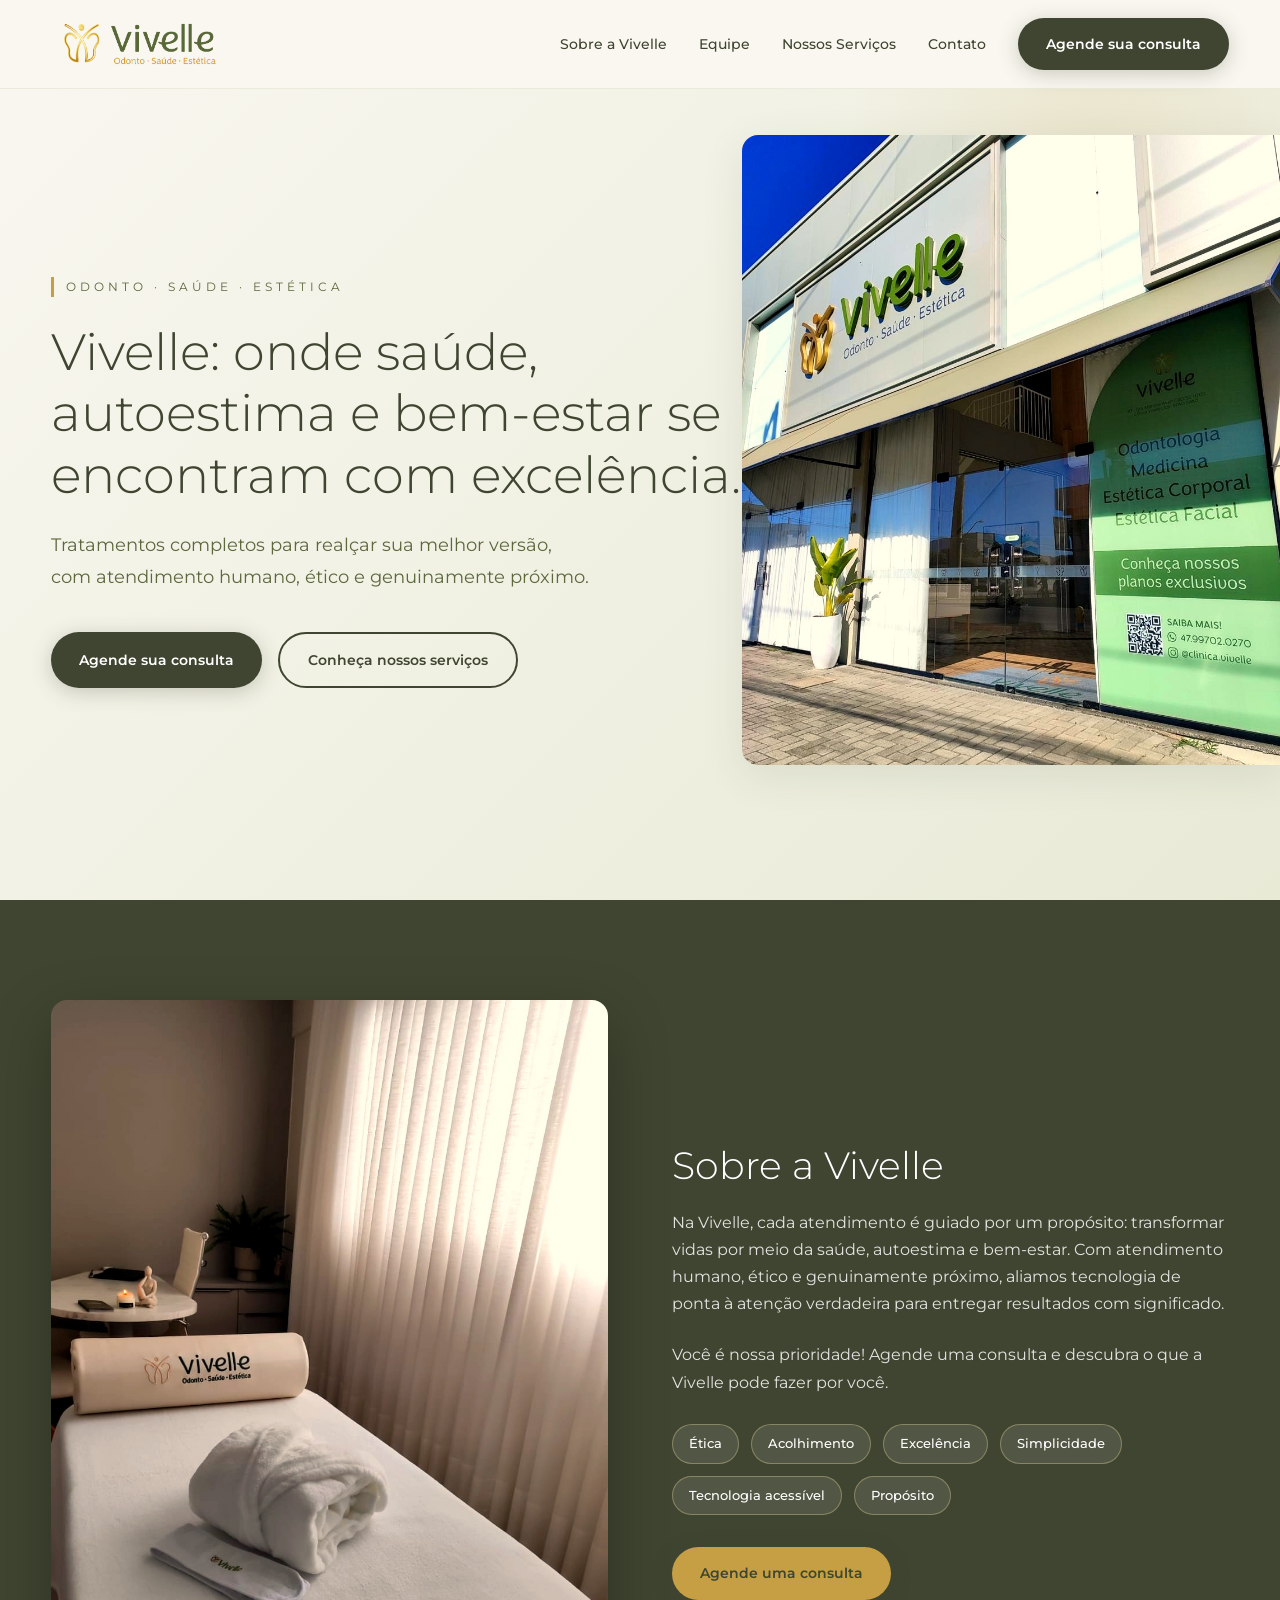
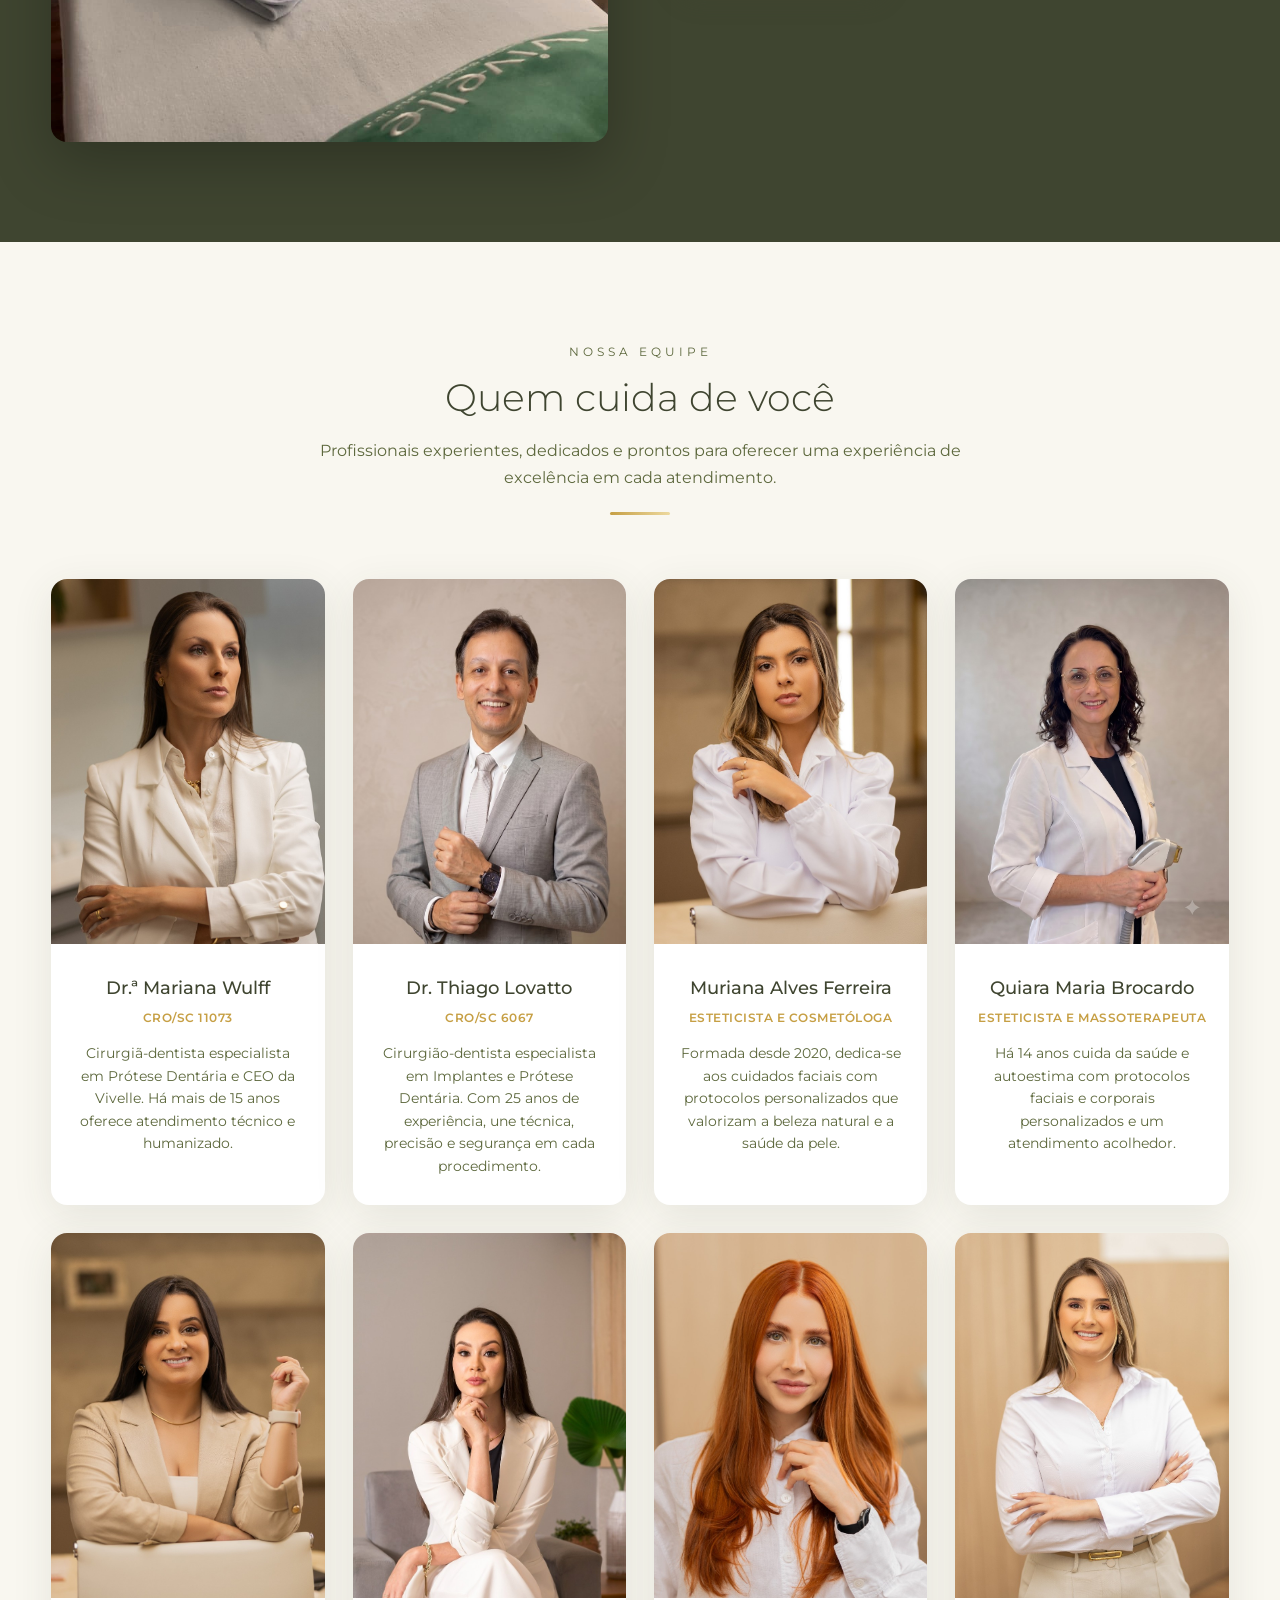
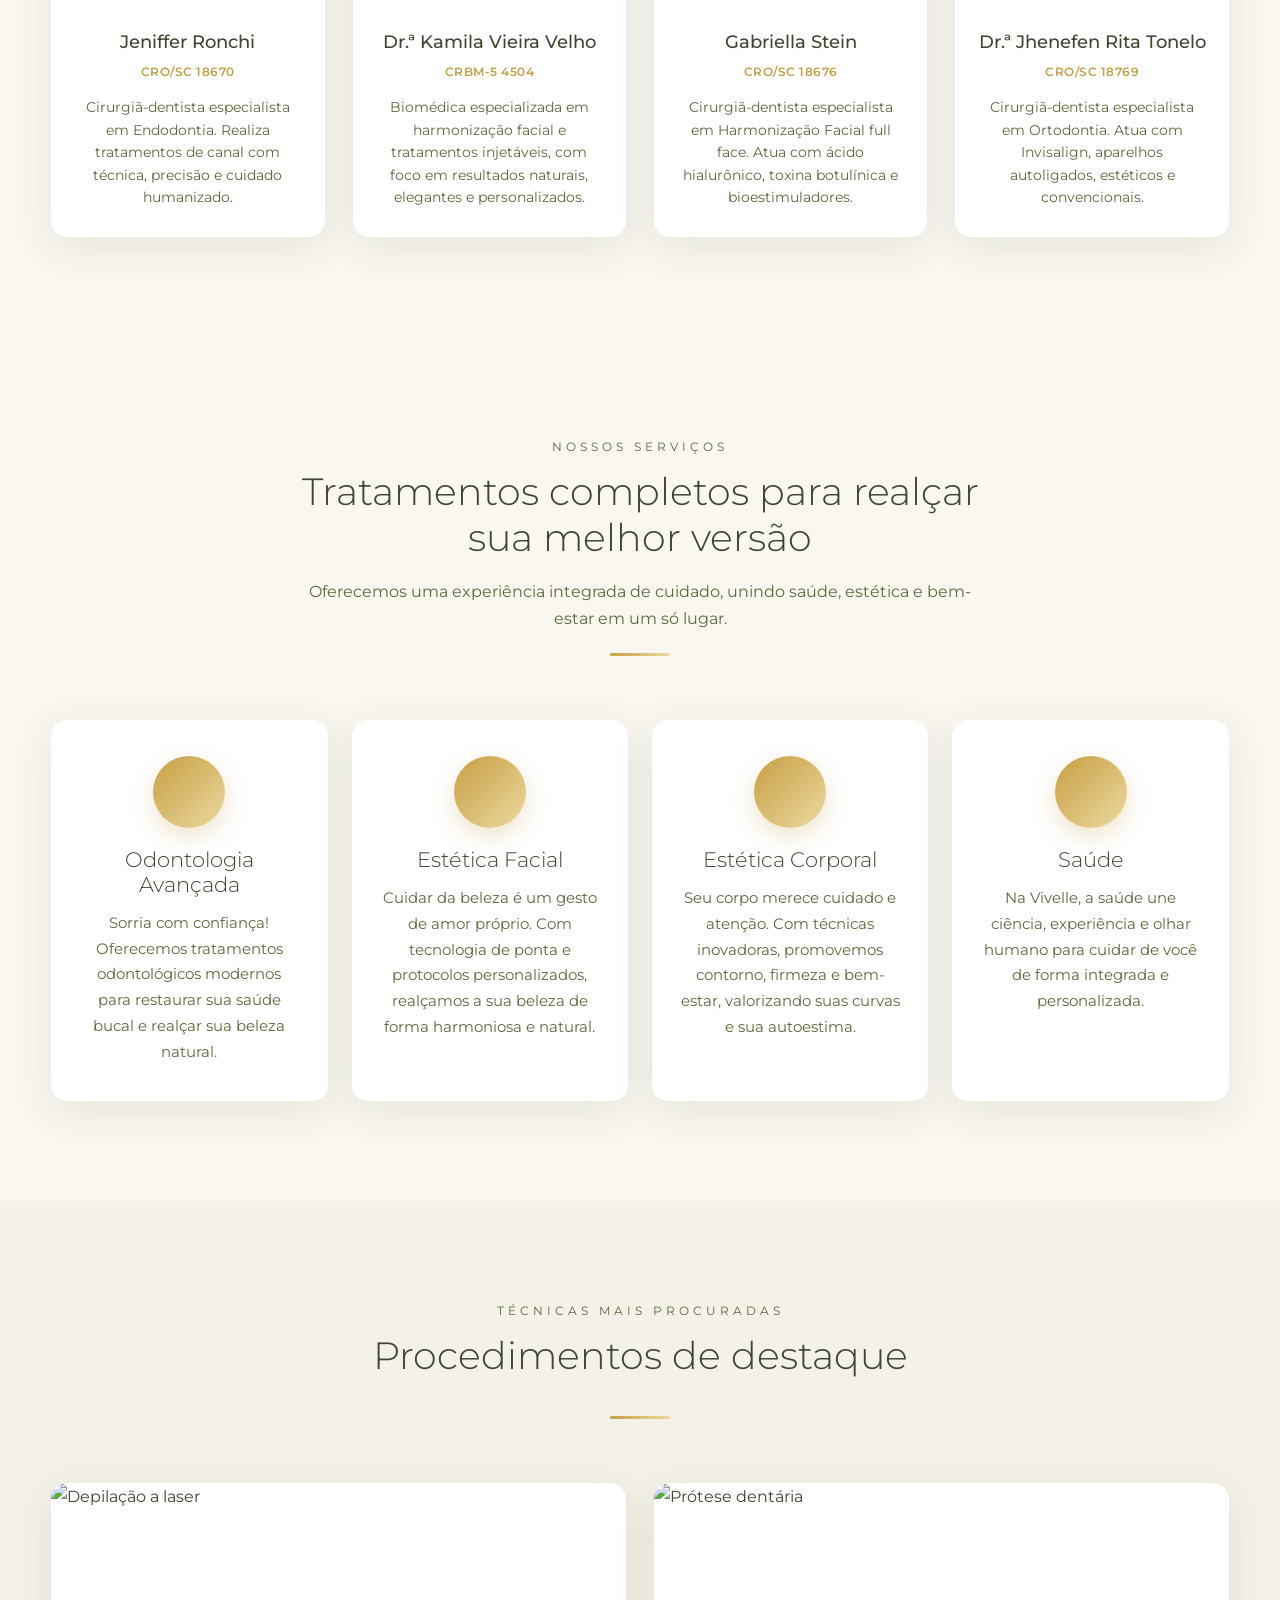
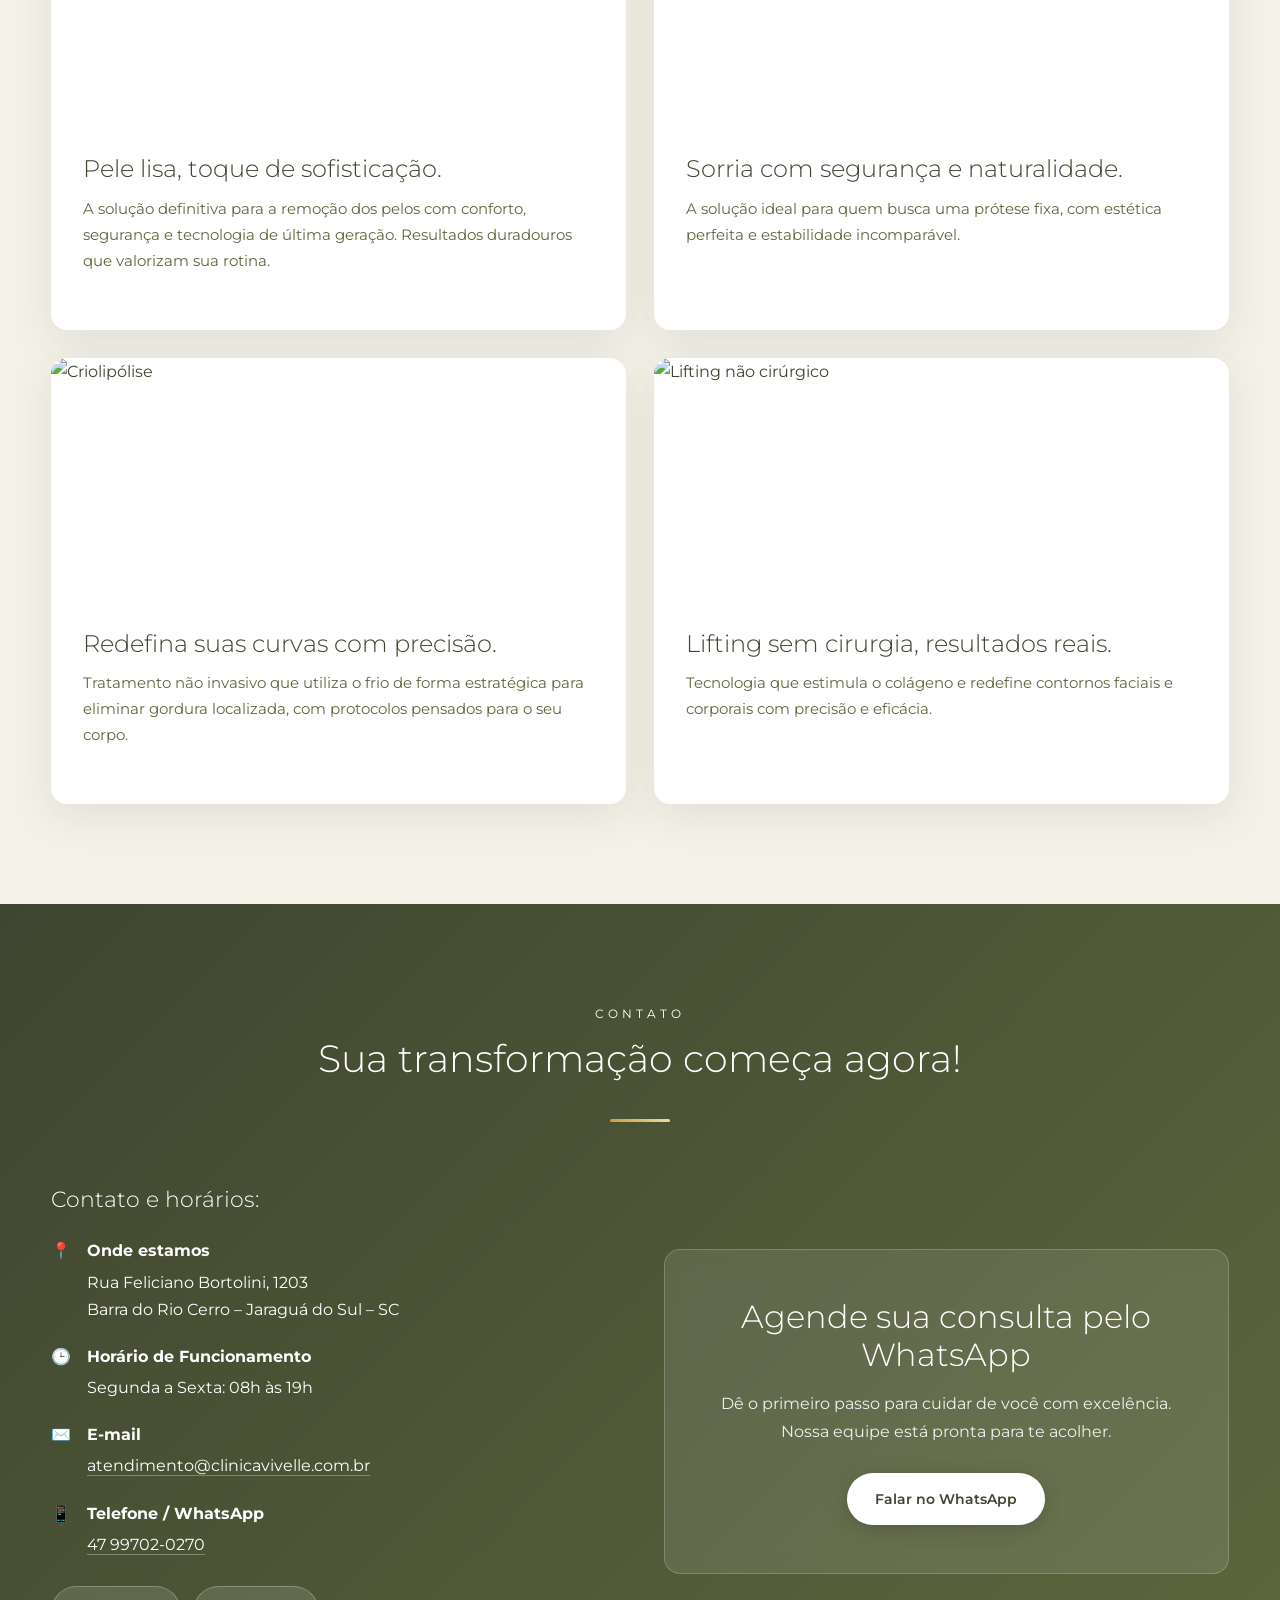
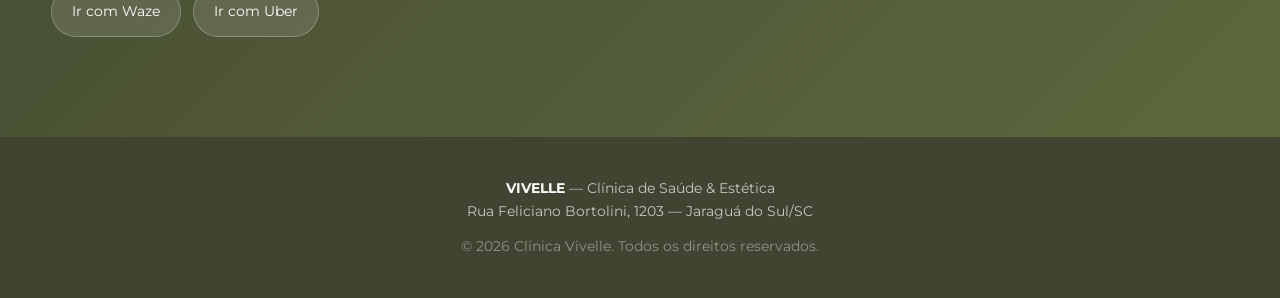
==== index.html @ 7a5a3ee2 "Atualiza links dos CTAs" ====
<!DOCTYPE html>
<html lang="pt-BR">
<head>
  <meta charset="UTF-8">
  <meta name="viewport" content="width=device-width, initial-scale=1.0">
  <title>Clínica Vivelle – Onde saúde, autoestima e bem-estar se encontram com excelência.</title>
  <meta name="description" content="Clínica Vivelle em Jaraguá do Sul. Odontologia avançada, estética facial, estética corporal e saúde com atendimento humano e tecnologia de ponta.">
  <link rel="preconnect" href="https://fonts.googleapis.com">
  <link rel="preconnect" href="https://fonts.gstatic.com" crossorigin>
  <link href="https://fonts.googleapis.com/css2?family=Montserrat:wght@300;400;500;600;700&display=swap" rel="stylesheet">
  <script src="https://unpkg.com/@phosphor-icons/web"></script>
  <style>
    /*
      Identidade Visual Vivelle
      Paleta oficial extraída do Manual da Marca:
      - Verde oliva escuro: #3f4530 (PANTONE 553C)
      - Verde oliva:       #5d683d (PANTONE 371C)
      - Sage:              #c1c59d (PANTONE 580C)
      - Bege/dourado:      #edd99f (PANTONE 7506C)
      - Dourado:           #c69f44 (PANTONE 117C)
      - Marrom:            #5e461a (PANTONE 161C)
      Tipografia: Montserrat como alternativa web à Congenial Light/Thin.
    */
    :root {
      --olive-dark: #3f4530;
      --olive: #5d683d;
      --sage: #c1c59d;
      --sage-light: #E8EAD6;
      --beige: #edd99f;
      --gold: #c69f44;
      --brown: #5e461a;
      --cream: #F9F7F0;
      --cream-warm: #F4F1E8;
      --white: #FFFFFF;
      --text: #3f4530;
      --text-light: #5d683d;
      --shadow: 0 10px 40px rgba(63, 69, 48, 0.10);
      --radius: 16px;
    }

    * {
      margin: 0;
      padding: 0;
      box-sizing: border-box;
    }

    html {
      scroll-behavior: smooth;
    }

    body {
      font-family: 'Montserrat', sans-serif;
      font-weight: 400;
      color: var(--text);
      background: var(--cream);
      line-height: 1.7;
    }

    h1, h2, h3, .logo {
      font-family: 'Montserrat', sans-serif;
      font-weight: 300;
      line-height: 1.2;
    }

    a {
      color: inherit;
      text-decoration: none;
    }

    .container {
      width: 92%;
      max-width: 1200px;
      margin: 0 auto;
    }

    /* Header */
    header {
      position: fixed;
      top: 0;
      left: 0;
      right: 0;
      z-index: 1000;
      background: rgba(249, 247, 240, 0.96);
      backdrop-filter: blur(10px);
      border-bottom: 1px solid rgba(193, 197, 157, 0.25);
      padding: 16px 0;
    }

    .header-inner {
      display: flex;
      align-items: center;
      justify-content: space-between;
    }

    .logo img {
      height: 56px;
      width: auto;
      display: block;
    }

    nav ul {
      display: flex;
      gap: 32px;
      list-style: none;
      align-items: center;
    }

    nav a {
      font-size: 0.9rem;
      font-weight: 500;
      color: var(--text);
      transition: color 0.3s;
    }

    nav a:hover {
      color: var(--gold);
    }

    .btn {
      display: inline-flex;
      align-items: center;
      gap: 8px;
      padding: 14px 28px;
      border-radius: 50px;
      font-weight: 600;
      font-size: 0.9rem;
      transition: transform 0.3s, box-shadow 0.3s, background 0.3s, color 0.3s;
      border: none;
      cursor: pointer;
    }

    .btn-primary {
      background: var(--olive-dark);
      color: var(--white);
      box-shadow: 0 4px 20px rgba(63, 69, 48, 0.25);
    }

    .btn-primary:hover {
      background: var(--brown);
      transform: translateY(-2px);
    }

    .btn-outline {
      background: transparent;
      color: var(--olive-dark);
      border: 2px solid var(--olive-dark);
    }

    .btn-outline:hover {
      background: var(--olive-dark);
      color: var(--white);
    }

    .menu-toggle {
      display: none;
      background: none;
      border: none;
      font-size: 1.5rem;
      color: var(--olive-dark);
      cursor: pointer;
    }

    /* Hero */
    .hero {
      min-height: 100vh;
      display: flex;
      align-items: center;
      padding: 140px 0 80px;
      background: linear-gradient(135deg, var(--cream) 0%, var(--sage-light) 100%);
      position: relative;
      overflow: hidden;
    }

    .hero::before {
      content: '';
      position: absolute;
      top: -10%;
      right: -5%;
      width: 500px;
      height: 500px;
      background: radial-gradient(circle, rgba(198, 159, 68, 0.14) 0%, transparent 70%);
      border-radius: 50%;
    }

    .hero-content {
      max-width: 700px;
      position: relative;
      z-index: 1;
    }

    .hero-subtitle {
      display: inline-block;
      font-size: 0.75rem;
      letter-spacing: 4px;
      text-transform: uppercase;
      color: var(--olive);
      margin-bottom: 24px;
      border-left: 3px solid var(--gold);
      padding-left: 12px;
    }

    .hero h1 {
      font-size: 3.2rem;
      color: var(--olive-dark);
      margin-bottom: 24px;
    }

    .hero p {
      font-size: 1.15rem;
      color: var(--text-light);
      margin-bottom: 40px;
      max-width: 540px;
    }

    .hero-btns {
      display: flex;
      gap: 16px;
      flex-wrap: wrap;
    }

    .hero-visual {
      position: absolute;
      right: 0;
      top: 50%;
      transform: translateY(-50%);
      width: 42%;
      height: 70%;
      border-radius: var(--radius) 0 0 var(--radius);
      overflow: hidden;
      box-shadow: var(--shadow);
    }

    .hero-visual img {
      width: 100%;
      height: 100%;
      object-fit: cover;
      object-position: left center;
    }

    /* Sections general */
    section {
      padding: 100px 0;
    }

    .section-header {
      text-align: center;
      max-width: 700px;
      margin: 0 auto 64px;
      position: relative;
      padding-bottom: 24px;
    }

    .section-header::after {
      content: '';
      position: absolute;
      bottom: 0;
      left: 50%;
      transform: translateX(-50%);
      width: 60px;
      height: 3px;
      background: linear-gradient(90deg, var(--gold), var(--beige));
      border-radius: 3px;
    }

    .section-tag {
      font-size: 0.75rem;
      letter-spacing: 4px;
      text-transform: uppercase;
      color: var(--olive);
      margin-bottom: 12px;
      display: block;
    }

    .section-title {
      font-size: 2.4rem;
      color: var(--olive-dark);
      margin-bottom: 16px;
    }

    .section-desc {
      color: var(--text-light);
    }

    /* About */
    .about {
      background: var(--olive-dark);
      position: relative;
      overflow: hidden;
    }

    .about-grid {
      display: grid;
      grid-template-columns: 1fr 1fr;
      gap: 64px;
      align-items: center;
      position: relative;
      z-index: 1;
    }

    .about-image {
      border-radius: var(--radius);
      overflow: hidden;
      box-shadow: 0 20px 60px rgba(0, 0, 0, 0.25);
    }

    .about-image img {
      width: 100%;
      height: 100%;
      object-fit: cover;
      display: block;
    }

    .about-content h2 {
      font-size: 2.4rem;
      color: var(--white);
      margin-bottom: 20px;
    }

    .about-content p {
      color: rgba(255, 255, 255, 0.85);
      margin-bottom: 24px;
    }

    .about-content .values {
      display: flex;
      flex-wrap: wrap;
      gap: 12px;
      margin: 28px 0 32px;
    }

    .about-content .value-tag {
      background: rgba(255, 255, 255, 0.1);
      color: var(--white);
      border: 1px solid rgba(237, 217, 159, 0.35);
      padding: 8px 16px;
      border-radius: 50px;
      font-size: 0.8rem;
      font-weight: 500;
    }

    .about-content .btn-primary {
      background: var(--gold);
      color: var(--olive-dark);
    }

    .about-content .btn-primary:hover {
      background: var(--beige);
    }

    /* Services */
    .services-grid {
      display: grid;
      grid-template-columns: repeat(4, 1fr);
      gap: 24px;
    }

    .service-card {
      background: var(--white);
      border-radius: var(--radius);
      padding: 36px 28px;
      text-align: center;
      box-shadow: var(--shadow);
      transition: transform 0.3s, box-shadow 0.3s;
    }

    .service-card:hover {
      transform: translateY(-8px);
      box-shadow: 0 20px 50px rgba(63, 69, 48, 0.12);
    }

    .service-icon {
      width: 72px;
      height: 72px;
      margin: 0 auto 20px;
      background: linear-gradient(135deg, var(--gold) 0%, var(--beige) 100%);
      border-radius: 50%;
      display: flex;
      align-items: center;
      justify-content: center;
      box-shadow: 0 8px 24px rgba(198, 159, 68, 0.28);
      color: var(--olive-dark);
      font-size: 1.9rem;
    }

    .service-card h3 {
      font-size: 1.3rem;
      color: var(--olive-dark);
      margin-bottom: 12px;
    }

    .service-card p {
      font-size: 0.95rem;
      color: var(--text-light);
    }

    /* Featured */
    .featured {
      background: var(--cream-warm);
    }

    .featured-grid {
      display: grid;
      grid-template-columns: repeat(2, 1fr);
      gap: 28px;
    }

    .featured-card {
      background: var(--white);
      border-radius: var(--radius);
      overflow: hidden;
      display: flex;
      flex-direction: column;
      box-shadow: var(--shadow);
      transition: transform 0.3s;
    }

    .featured-card:hover {
      transform: translateY(-6px);
    }

    .featured-image {
      height: 240px;
      overflow: hidden;
    }

    .featured-image img {
      width: 100%;
      height: 100%;
      object-fit: cover;
      transition: transform 0.5s;
    }

    .featured-card:hover .featured-image img {
      transform: scale(1.05);
    }

    .featured-content {
      padding: 32px;
      flex: 1;
      display: flex;
      flex-direction: column;
    }

    .featured-content h3 {
      font-size: 1.5rem;
      color: var(--olive-dark);
      margin-bottom: 12px;
    }

    .featured-content p {
      color: var(--text-light);
      font-size: 0.95rem;
      margin-bottom: 24px;
      flex: 1;
    }

    /* Contact */
    .contact {
      background: linear-gradient(135deg, var(--olive-dark) 0%, var(--olive) 100%);
      color: var(--white);
    }

    .contact .section-title,
    .contact .section-tag {
      color: var(--white);
    }

    .contact-grid {
      display: grid;
      grid-template-columns: 1fr 1fr;
      gap: 48px;
      align-items: center;
    }

    .contact-info h3 {
      font-size: 1.4rem;
      margin-bottom: 24px;
    }

    .contact-item {
      display: flex;
      align-items: flex-start;
      gap: 16px;
      margin-bottom: 20px;
    }

    .contact-item strong {
      display: block;
      margin-bottom: 4px;
    }

    .contact-item a {
      color: var(--white);
      border-bottom: 1px solid rgba(255,255,255,0.3);
      transition: border-color 0.3s;
    }

    .contact-item a:hover {
      border-color: var(--white);
    }

    .map-links {
      display: flex;
      gap: 12px;
      margin-top: 28px;
      flex-wrap: wrap;
    }

    .map-links a {
      background: rgba(255,255,255,0.12);
      padding: 12px 20px;
      border-radius: 50px;
      font-size: 0.9rem;
      border: 1px solid rgba(255,255,255,0.25);
      transition: background 0.3s;
    }

    .map-links a:hover {
      background: rgba(255,255,255,0.25);
    }

    .contact-cta {
      background: rgba(255,255,255,0.1);
      backdrop-filter: blur(10px);
      border: 1px solid rgba(255,255,255,0.2);
      border-radius: var(--radius);
      padding: 48px;
      text-align: center;
    }

    .contact-cta h3 {
      font-size: 2rem;
      margin-bottom: 16px;
    }

    .contact-cta p {
      margin-bottom: 28px;
      opacity: 0.9;
    }

    .contact-cta .btn-primary {
      background: var(--white);
      color: var(--olive-dark);
      box-shadow: 0 4px 20px rgba(0,0,0,0.15);
    }

    .contact-cta .btn-primary:hover {
      background: var(--cream);
    }

    /* Team */
    .team {
      background: var(--cream);
    }

    .team-grid {
      display: grid;
      grid-template-columns: repeat(4, 1fr);
      gap: 28px;
    }

    .team-card {
      background: var(--white);
      border-radius: var(--radius);
      overflow: hidden;
      box-shadow: var(--shadow);
      transition: transform 0.3s, box-shadow 0.3s;
      text-align: center;
    }

    .team-card:hover {
      transform: translateY(-6px);
      box-shadow: 0 20px 50px rgba(63, 69, 48, 0.12);
    }

    .team-photo {
      width: 100%;
      aspect-ratio: 3 / 4;
      object-fit: cover;
      object-position: top center;
      display: block;
    }

    .team-content {
      padding: 28px 22px;
    }

    .team-name {
      font-size: 1.15rem;
      color: var(--olive-dark);
      margin-bottom: 4px;
      font-weight: 500;
    }

    .team-role {
      font-size: 0.78rem;
      color: var(--gold);
      font-weight: 600;
      margin-bottom: 14px;
      letter-spacing: 0.5px;
      text-transform: uppercase;
    }

    .team-summary {
      font-size: 0.88rem;
      color: var(--text-light);
      line-height: 1.6;
    }

    /* Footer */
    footer {
      background: var(--olive-dark);
      color: rgba(255,255,255,0.7);
      padding: 40px 0;
      text-align: center;
      font-size: 0.85rem;
    }

    footer strong {
      color: var(--white);
    }

    /* Mobile */
    @media (max-width: 1024px) {
      .hero-visual {
        position: relative;
        width: 100%;
        height: 320px;
        border-radius: var(--radius);
        transform: none;
        top: auto;
        margin-top: 48px;
      }

      .hero {
        flex-direction: column;
        padding-top: 120px;
      }

      .hero-content {
        max-width: 100%;
      }

      .services-grid,
      .team-grid {
        grid-template-columns: repeat(2, 1fr);
      }
    }

    @media (max-width: 768px) {
      .menu-toggle {
        display: block;
      }

      nav ul {
        position: absolute;
        top: 100%;
        left: 0;
        right: 0;
        background: var(--cream);
        flex-direction: column;
        padding: 24px;
        gap: 20px;
        border-bottom: 1px solid rgba(193, 197, 157, 0.25);
        display: none;
        box-shadow: var(--shadow);
      }

      nav ul.active {
        display: flex;
      }

      nav .btn {
        width: 100%;
        justify-content: center;
      }

      .hero h1 {
        font-size: 2.2rem;
      }

      section {
        padding: 72px 0;
      }

      .section-title {
        font-size: 1.9rem;
      }

      .about-grid,
      .featured-grid,
      .contact-grid,
      .team-grid {
        grid-template-columns: 1fr;
      }

      .services-grid {
        grid-template-columns: 1fr;
      }
    }
  </style>
</head>
<body>

  <header>
    <div class="container header-inner">
      <a href="#" class="logo"><img src="IMAGEMS/Vivelle - versoes logotipo_LOGO 3D - HORIZONTAL - POSITIVO.png" alt="Vivelle"></a>
      <button class="menu-toggle" aria-label="Abrir menu">☰</button>
      <nav>
        <ul>
          <li><a href="#sobre">Sobre a Vivelle</a></li>
          <li><a href="#equipe">Equipe</a></li>
          <li><a href="#servicos">Nossos Serviços</a></li>
          <li><a href="#contato">Contato</a></li>
          <li><a href="https://go.pipelead.to/w/gjkfCk" target="_blank" class="btn btn-primary">Agende sua consulta</a></li>
        </ul>
      </nav>
    </div>
  </header>

  <section class="hero">
    <div class="container">
      <div class="hero-content">
        <span class="hero-subtitle">Odonto · Saúde · Estética</span>
        <h1>Vivelle: onde saúde, autoestima e bem-estar se encontram com excelência.</h1>
        <p>Tratamentos completos para realçar sua melhor versão, com atendimento humano, ético e genuinamente próximo.</p>
        <div class="hero-btns">
          <a href="https://go.pipelead.to/w/gjkfCk" target="_blank" class="btn btn-primary">Agende sua consulta</a>
          <a href="#servicos" class="btn btn-outline">Conheça nossos serviços</a>
        </div>
      </div>
      <div class="hero-visual">
        <img src="IMAGEMS/FACHADA-ajustada.jpg" alt="Fachada da Clínica Vivelle">
      </div>
    </div>
  </section>

  <section id="sobre" class="about">
    <div class="container about-grid">
      <div class="about-image">
        <img src="IMAGEMS/Ambiente-ajustada.jpg" alt="Ambiente acolhedor de atendimento na Vivelle">
      </div>
      <div class="about-content">
        <h2>Sobre a Vivelle</h2>
        <p>Na Vivelle, cada atendimento é guiado por um propósito: transformar vidas por meio da saúde, autoestima e bem-estar. Com atendimento humano, ético e genuinamente próximo, aliamos tecnologia de ponta à atenção verdadeira para entregar resultados com significado.</p>
        <p>Você é nossa prioridade! Agende uma consulta e descubra o que a Vivelle pode fazer por você.</p>
        <div class="values">
          <span class="value-tag">Ética</span>
          <span class="value-tag">Acolhimento</span>
          <span class="value-tag">Excelência</span>
          <span class="value-tag">Simplicidade</span>
          <span class="value-tag">Tecnologia acessível</span>
          <span class="value-tag">Propósito</span>
        </div>
        <a href="https://go.pipelead.to/w/gjkfCk" target="_blank" class="btn btn-primary">Agende uma consulta</a>
      </div>
    </div>
  </section>

  <section id="equipe" class="team">
    <div class="container">
      <div class="section-header">
        <span class="section-tag">Nossa Equipe</span>
        <h2 class="section-title">Quem cuida de você</h2>
        <p class="section-desc">Profissionais experientes, dedicados e prontos para oferecer uma experiência de excelência em cada atendimento.</p>
      </div>
      <div class="team-grid">
        <div class="team-card">
          <img class="team-photo" src="IMAGEMS/Mariana.jpg" alt="Dr.ª Mariana Wulff">
          <div class="team-content">
            <div class="team-name">Dr.ª Mariana Wulff</div>
            <div class="team-role">CRO/SC 11073</div>
            <div class="team-summary">Cirurgiã-dentista especialista em Prótese Dentária e CEO da Vivelle. Há mais de 15 anos oferece atendimento técnico e humanizado.</div>
          </div>
        </div>
        <div class="team-card">
          <img class="team-photo" src="IMAGEMS/Thiago.jpg" alt="Dr. Thiago Lovatto">
          <div class="team-content">
            <div class="team-name">Dr. Thiago Lovatto</div>
            <div class="team-role">CRO/SC 6067</div>
            <div class="team-summary">Cirurgião-dentista especialista em Implantes e Prótese Dentária. Com 25 anos de experiência, une técnica, precisão e segurança em cada procedimento.</div>
          </div>
        </div>
        <div class="team-card">
          <img class="team-photo" src="IMAGEMS/Muriana.jpg" alt="Muriana Alves Ferreira">
          <div class="team-content">
            <div class="team-name">Muriana Alves Ferreira</div>
            <div class="team-role">Esteticista e Cosmetóloga</div>
            <div class="team-summary">Formada desde 2020, dedica-se aos cuidados faciais com protocolos personalizados que valorizam a beleza natural e a saúde da pele.</div>
          </div>
        </div>
        <div class="team-card">
          <img class="team-photo" src="IMAGEMS/Quiara.jpg" alt="Quiara Maria Brocardo">
          <div class="team-content">
            <div class="team-name">Quiara Maria Brocardo</div>
            <div class="team-role">Esteticista e Massoterapeuta</div>
            <div class="team-summary">Há 14 anos cuida da saúde e autoestima com protocolos faciais e corporais personalizados e um atendimento acolhedor.</div>
          </div>
        </div>
        <div class="team-card">
          <img class="team-photo" src="IMAGEMS/Jeniffer.jpg" alt="Jeniffer Ronchi">
          <div class="team-content">
            <div class="team-name">Jeniffer Ronchi</div>
            <div class="team-role">CRO/SC 18670</div>
            <div class="team-summary">Cirurgiã-dentista especialista em Endodontia. Realiza tratamentos de canal com técnica, precisão e cuidado humanizado.</div>
          </div>
        </div>
        <div class="team-card">
          <img class="team-photo" src="IMAGEMS/Kamila.jpg" alt="Dr.ª Kamila Vieira Velho">
          <div class="team-content">
            <div class="team-name">Dr.ª Kamila Vieira Velho</div>
            <div class="team-role">CRBM-5 4504</div>
            <div class="team-summary">Biomédica especializada em harmonização facial e tratamentos injetáveis, com foco em resultados naturais, elegantes e personalizados.</div>
          </div>
        </div>
        <div class="team-card">
          <img class="team-photo" src="IMAGEMS/Gabriella.jpg" alt="Gabriella Stein">
          <div class="team-content">
            <div class="team-name">Gabriella Stein</div>
            <div class="team-role">CRO/SC 18676</div>
            <div class="team-summary">Cirurgiã-dentista especialista em Harmonização Facial full face. Atua com ácido hialurônico, toxina botulínica e bioestimuladores.</div>
          </div>
        </div>
        <div class="team-card">
          <img class="team-photo" src="IMAGEMS/Jhenefen.jpg" alt="Dr.ª Jhenefen Rita Tonelo">
          <div class="team-content">
            <div class="team-name">Dr.ª Jhenefen Rita Tonelo</div>
            <div class="team-role">CRO/SC 18769</div>
            <div class="team-summary">Cirurgiã-dentista especialista em Ortodontia. Atua com Invisalign, aparelhos autoligados, estéticos e convencionais.</div>
          </div>
        </div>
      </div>
    </div>
  </section>

  <section id="servicos">
    <div class="container">
      <div class="section-header">
        <span class="section-tag">Nossos Serviços</span>
        <h2 class="section-title">Tratamentos completos para realçar sua melhor versão</h2>
        <p class="section-desc">Oferecemos uma experiência integrada de cuidado, unindo saúde, estética e bem-estar em um só lugar.</p>
      </div>
      <div class="services-grid">
        <div class="service-card">
          <div class="service-icon"><i class="ph ph-tooth"></i></div>
          <h3>Odontologia Avançada</h3>
          <p>Sorria com confiança! Oferecemos tratamentos odontológicos modernos para restaurar sua saúde bucal e realçar sua beleza natural.</p>
        </div>
        <div class="service-card">
          <div class="service-icon"><i class="ph ph-sparkle"></i></div>
          <h3>Estética Facial</h3>
          <p>Cuidar da beleza é um gesto de amor próprio. Com tecnologia de ponta e protocolos personalizados, realçamos a sua beleza de forma harmoniosa e natural.</p>
        </div>
        <div class="service-card">
          <div class="service-icon"><i class="ph ph-leaf"></i></div>
          <h3>Estética Corporal</h3>
          <p>Seu corpo merece cuidado e atenção. Com técnicas inovadoras, promovemos contorno, firmeza e bem-estar, valorizando suas curvas e sua autoestima.</p>
        </div>
        <div class="service-card">
          <div class="service-icon"><i class="ph ph-heartbeat"></i></div>
          <h3>Saúde</h3>
          <p>Na Vivelle, a saúde une ciência, experiência e olhar humano para cuidar de você de forma integrada e personalizada.</p>
        </div>
      </div>
    </div>
  </section>

  <section class="featured">
    <div class="container">
      <div class="section-header">
        <span class="section-tag">Técnicas mais procuradas</span>
        <h2 class="section-title">Procedimentos de destaque</h2>
      </div>
      <div class="featured-grid">
        <div class="featured-card">
          <div class="featured-image">
            <img src="https://images.unsplash.com/photo-1519692933481-e162a57d6721?auto=format&fit=crop&w=800&q=80" alt="Depilação a laser">
          </div>
          <div class="featured-content">
            <h3>Pele lisa, toque de sofisticação.</h3>
            <p>A solução definitiva para a remoção dos pelos com conforto, segurança e tecnologia de última geração. Resultados duradouros que valorizam sua rotina.</p>
          </div>
        </div>
        <div class="featured-card">
          <div class="featured-image">
            <img src="https://images.unsplash.com/photo-1606811841689-23dfddce3e95?auto=format&fit=crop&w=800&q=80" alt="Prótese dentária">
          </div>
          <div class="featured-content">
            <h3>Sorria com segurança e naturalidade.</h3>
            <p>A solução ideal para quem busca uma prótese fixa, com estética perfeita e estabilidade incomparável.</p>
          </div>
        </div>
        <div class="featured-card">
          <div class="featured-image">
            <img src="https://images.unsplash.com/photo-1544161515-4ab6ce6db874?auto=format&fit=crop&w=800&q=80" alt="Criolipólise">
          </div>
          <div class="featured-content">
            <h3>Redefina suas curvas com precisão.</h3>
            <p>Tratamento não invasivo que utiliza o frio de forma estratégica para eliminar gordura localizada, com protocolos pensados para o seu corpo.</p>
          </div>
        </div>
        <div class="featured-card">
          <div class="featured-image">
            <img src="https://images.unsplash.com/photo-1515377905703-c4788e51af15?auto=format&fit=crop&w=800&q=80" alt="Lifting não cirúrgico">
          </div>
          <div class="featured-content">
            <h3>Lifting sem cirurgia, resultados reais.</h3>
            <p>Tecnologia que estimula o colágeno e redefine contornos faciais e corporais com precisão e eficácia.</p>
          </div>
        </div>
      </div>
    </div>
  </section>

  <section id="contato" class="contact">
    <div class="container">
      <div class="section-header">
        <span class="section-tag">Contato</span>
        <h2 class="section-title">Sua transformação começa agora!</h2>
      </div>
      <div class="contact-grid">
        <div class="contact-info">
          <h3>Contato e horários:</h3>
          <div class="contact-item">
            <span>📍</span>
            <div>
              <strong>Onde estamos</strong>
              Rua Feliciano Bortolini, 1203<br>
              Barra do Rio Cerro – Jaraguá do Sul – SC
            </div>
          </div>
          <div class="contact-item">
            <span>🕒</span>
            <div>
              <strong>Horário de Funcionamento</strong>
              Segunda a Sexta: 08h às 19h
            </div>
          </div>
          <div class="contact-item">
            <span>✉️</span>
            <div>
              <strong>E-mail</strong>
              <a href="mailto:atendimento@clinicavivelle.com.br">atendimento@clinicavivelle.com.br</a>
            </div>
          </div>
          <div class="contact-item">
            <span>📱</span>
            <div>
              <strong>Telefone / WhatsApp</strong>
              <a href="http://wa.me/5547997020270" target="_blank">47 99702-0270</a>
            </div>
          </div>
          <div class="map-links">
            <a href="https://waze.com/ul?ll=-26.513490,-49.117571&navigate=yes" target="_blank">Ir com Waze</a>
            <a href="https://m.uber.com/ul/?action=setPickup&dropoff%5Blatitude%5D=-26.513490&dropoff%5Blongitude%5D=-49.117571&dropoff%5Bnickname%5D=Rua+Feliciano+Bortolini+1203" target="_blank">Ir com Uber</a>
          </div>
        </div>
        <div class="contact-cta">
          <h3>Agende sua consulta pelo WhatsApp</h3>
          <p>Dê o primeiro passo para cuidar de você com excelência. Nossa equipe está pronta para te acolher.</p>
          <a href="https://go.pipelead.to/w/gjkfCk" target="_blank" class="btn btn-primary">Falar no WhatsApp</a>
        </div>
      </div>
    </div>
  </section>

  <footer>
    <div class="container">
      <p><strong>VIVELLE</strong> — Clínica de Saúde & Estética</p>
      <p>Rua Feliciano Bortolini, 1203 — Jaraguá do Sul/SC</p>
      <p style="margin-top: 12px; opacity: 0.6;">© 2026 Clínica Vivelle. Todos os direitos reservados.</p>
    </div>
  </footer>

  <script>
    const menuToggle = document.querySelector('.menu-toggle');
    const navUl = document.querySelector('nav ul');

    menuToggle.addEventListener('click', () => {
      navUl.classList.toggle('active');
      menuToggle.textContent = navUl.classList.contains('active') ? '✕' : '☰';
    });

    document.querySelectorAll('nav a').forEach(link => {
      link.addEventListener('click', () => {
        navUl.classList.remove('active');
        menuToggle.textContent = '☰';
      });
    });
  </script>

</body>
</html>
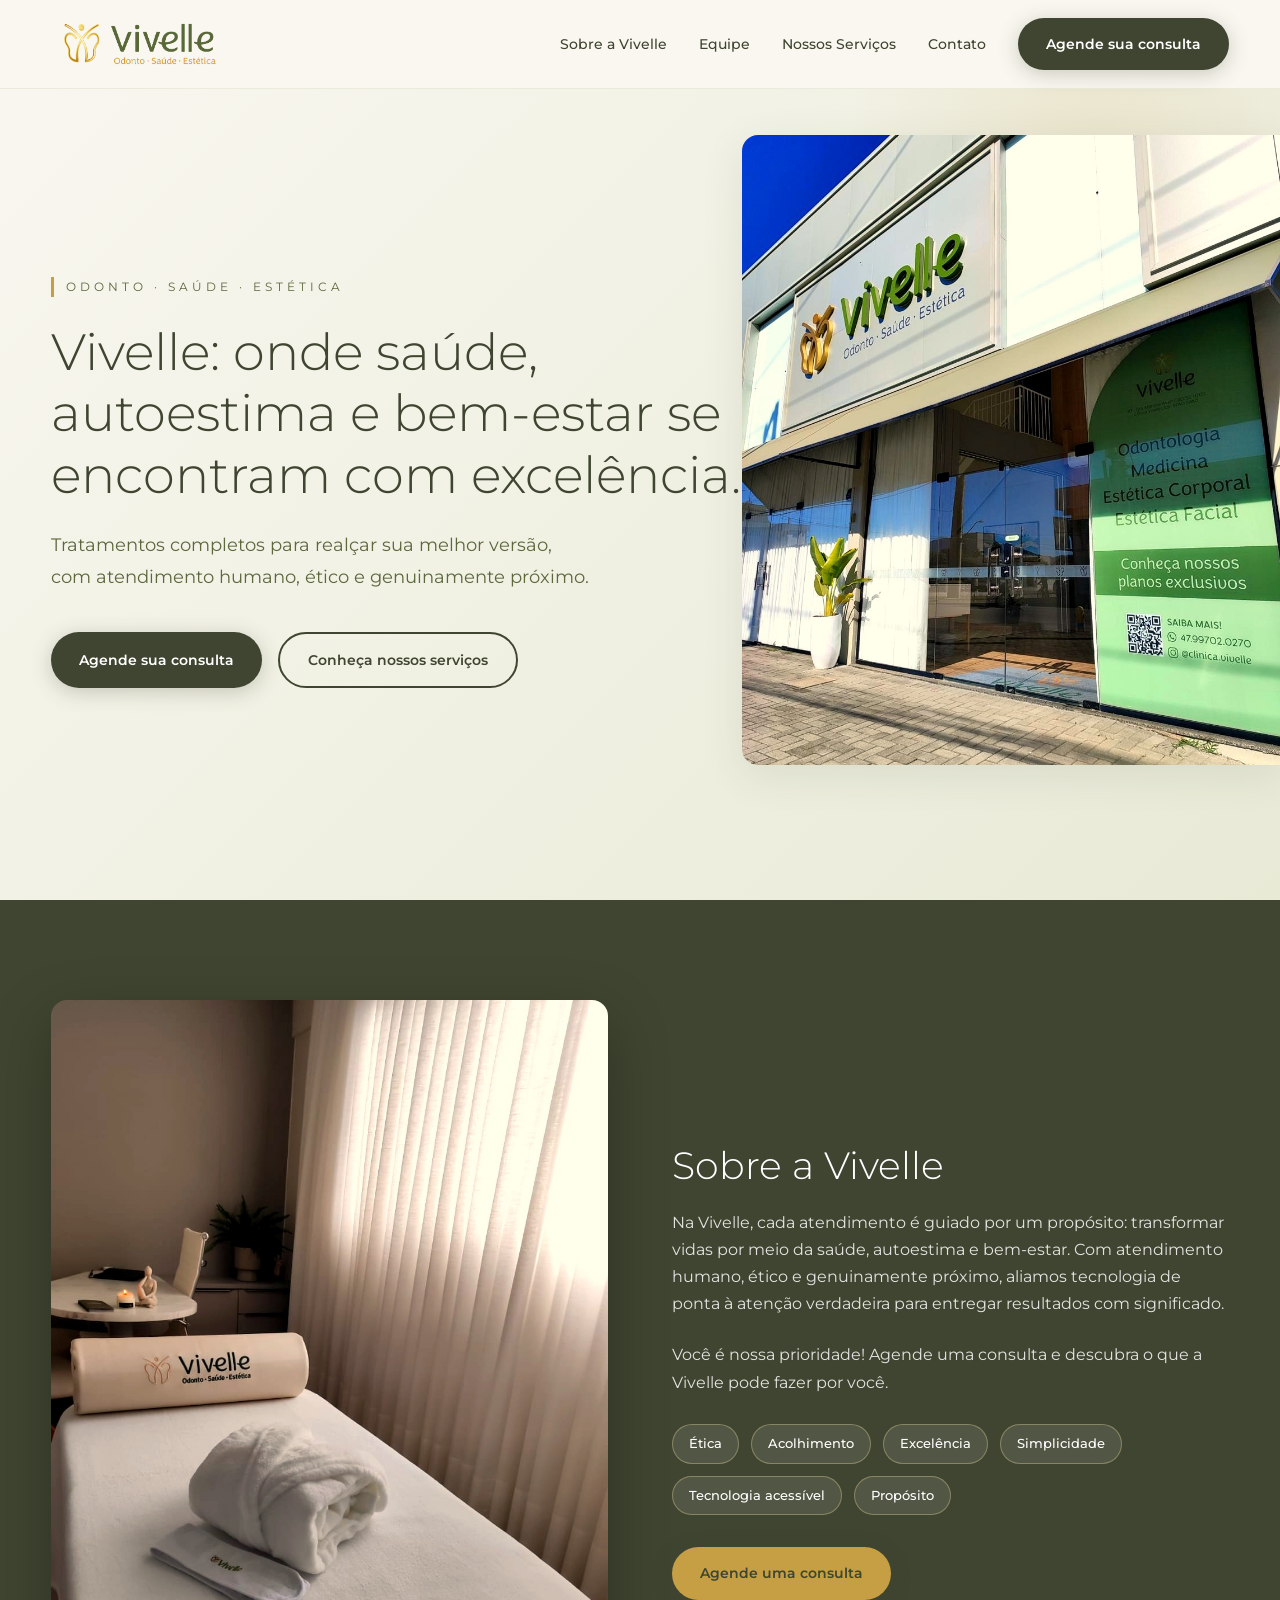
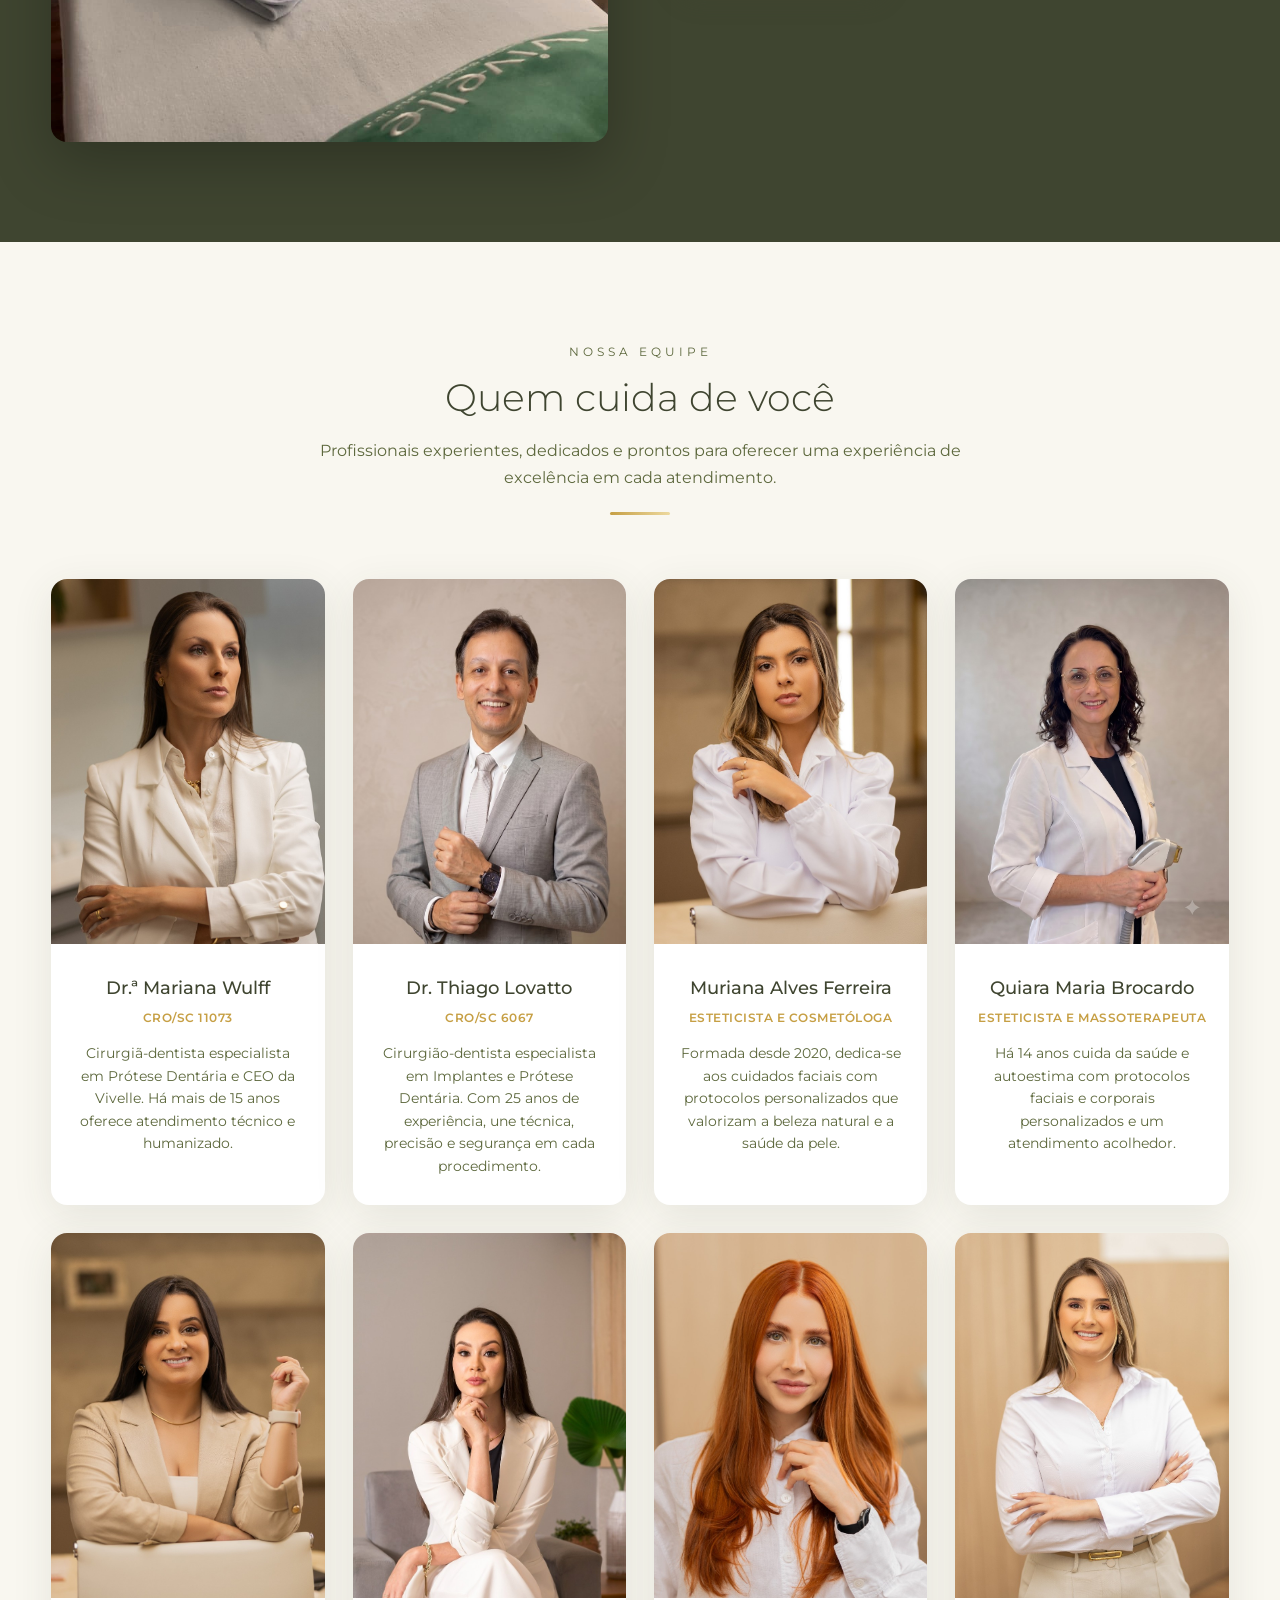
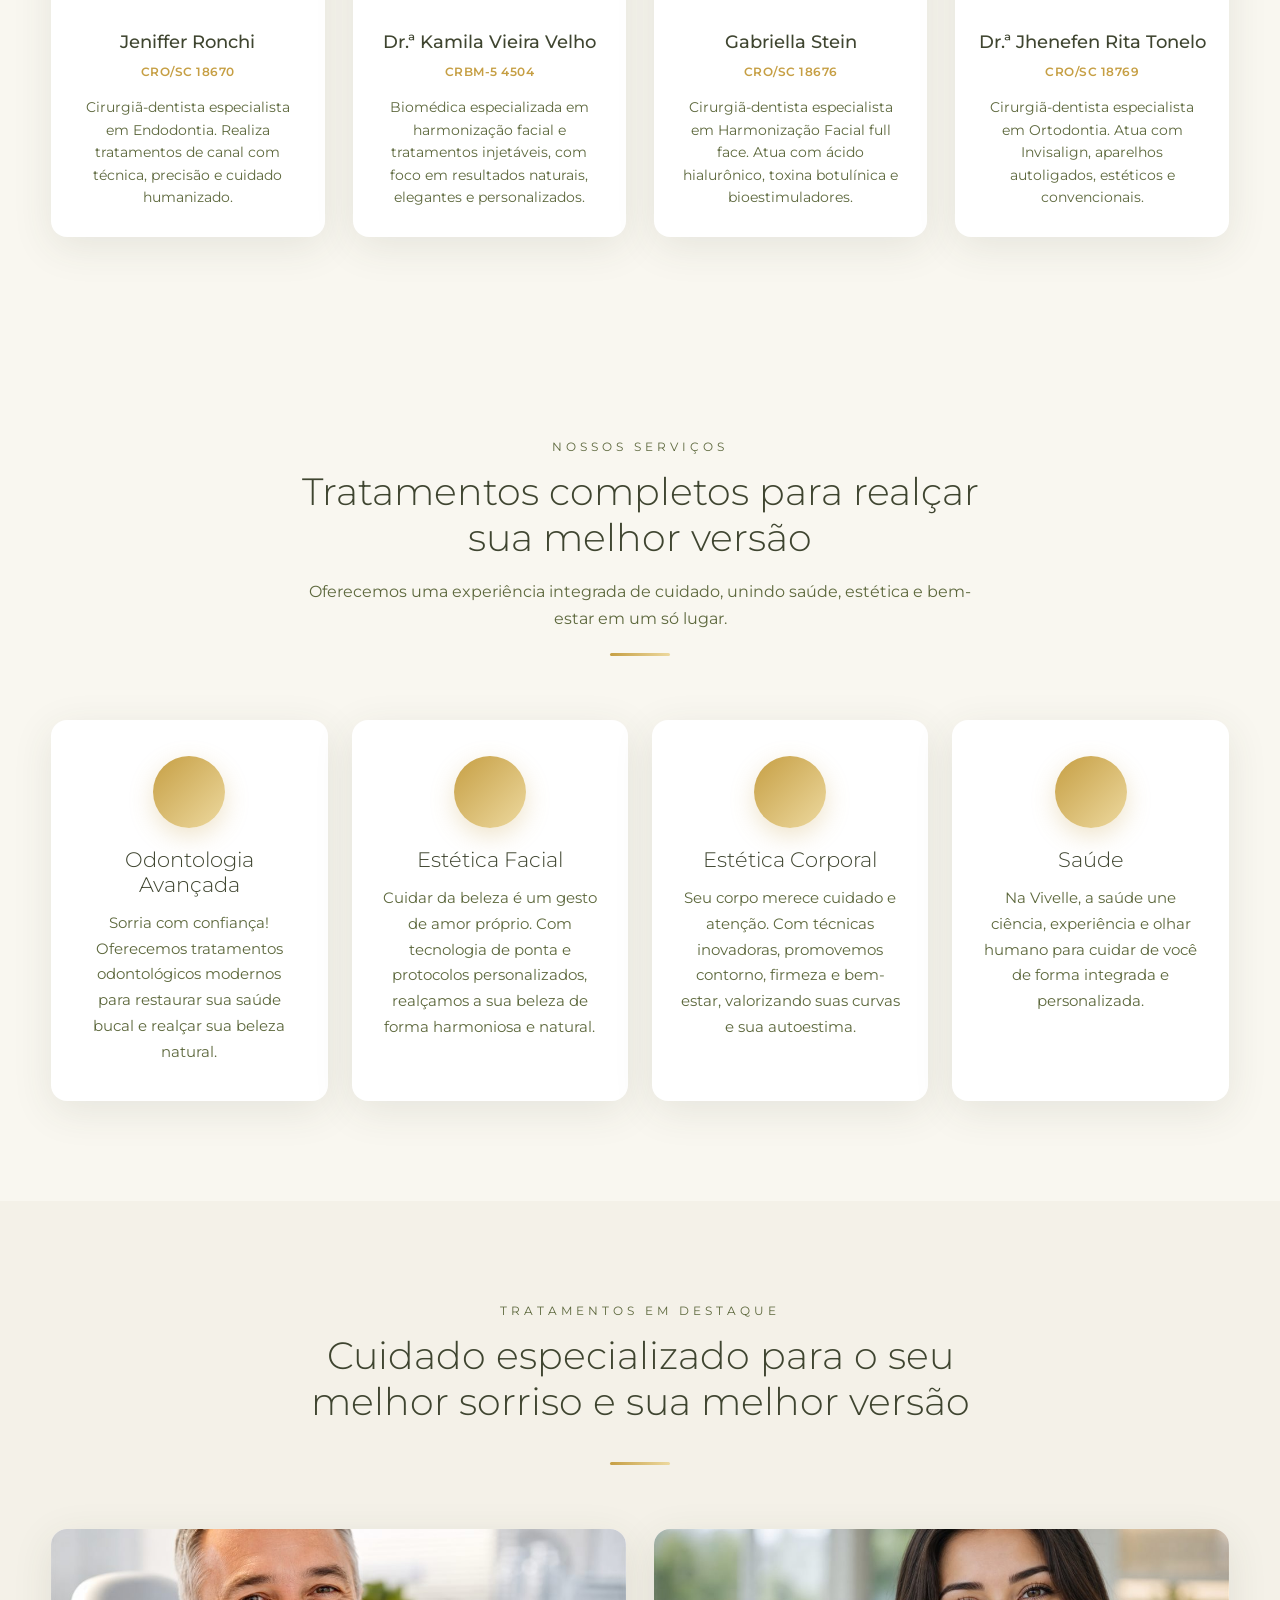
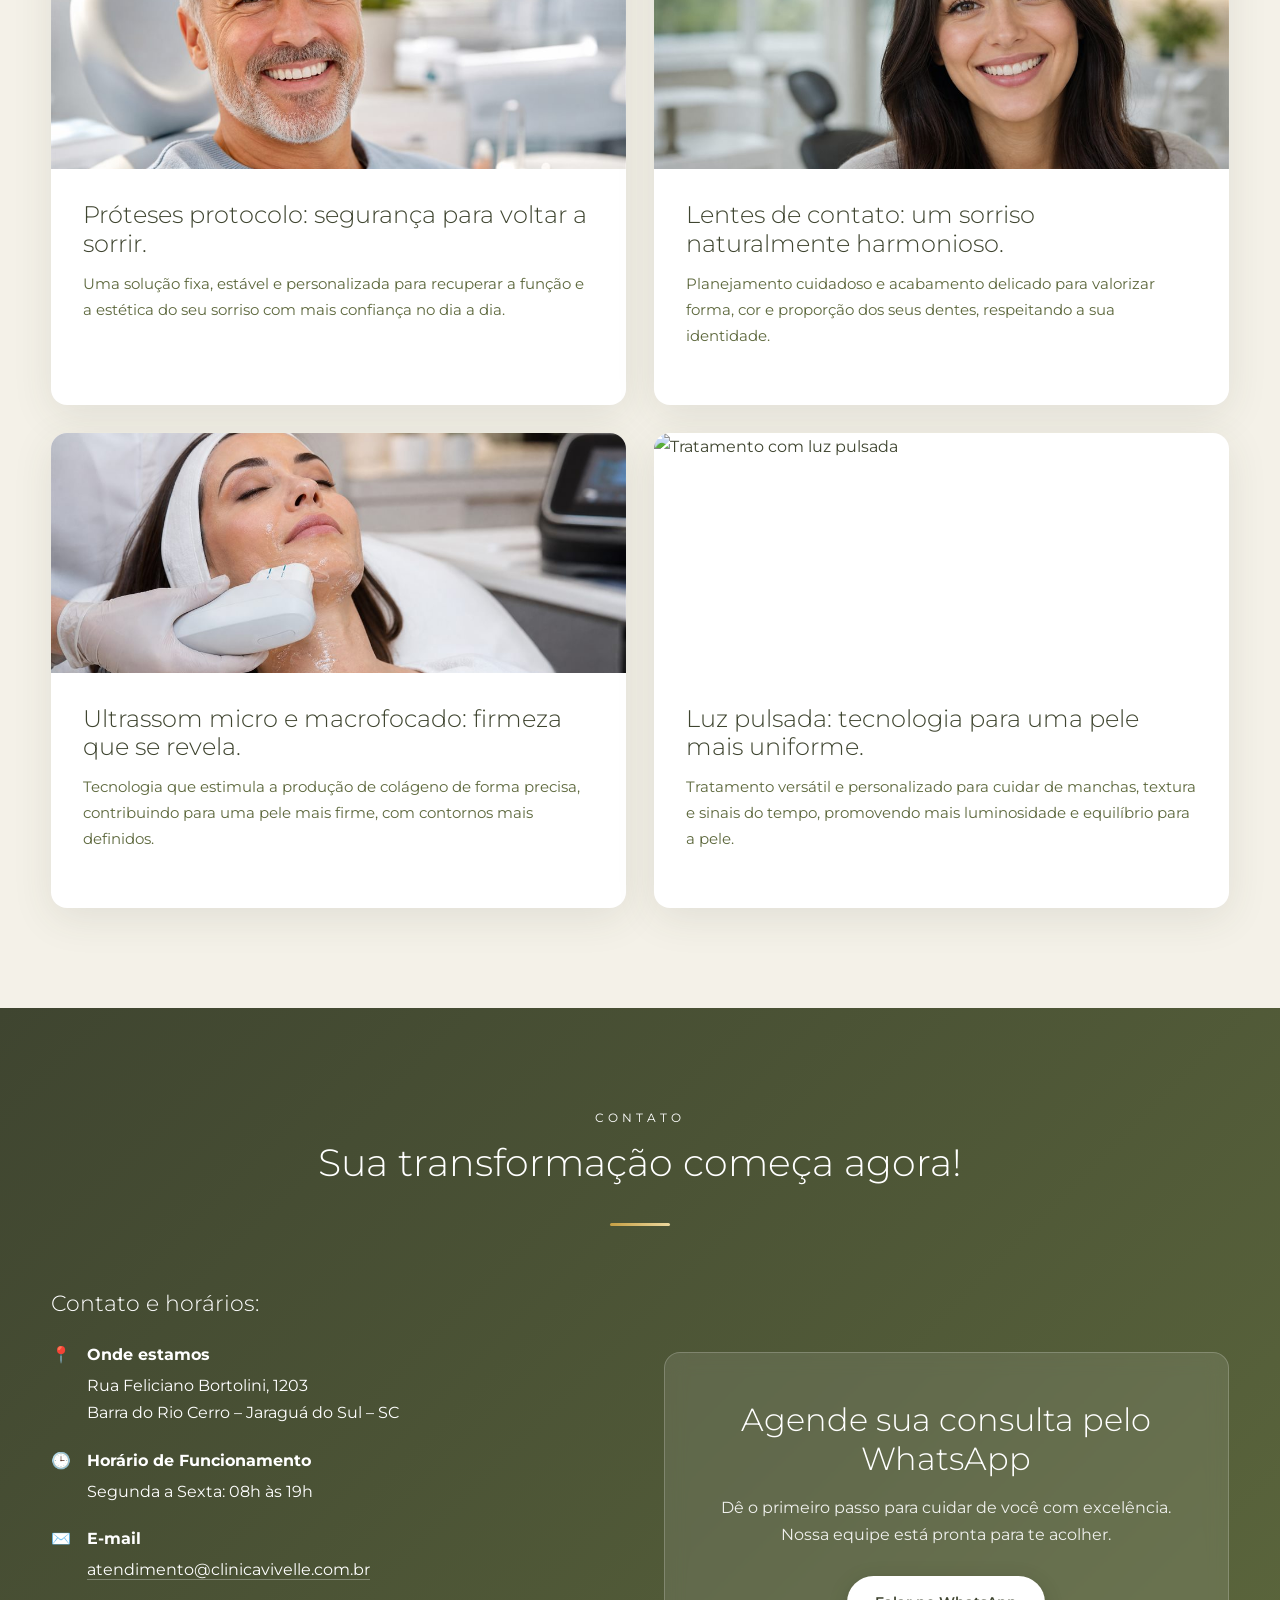
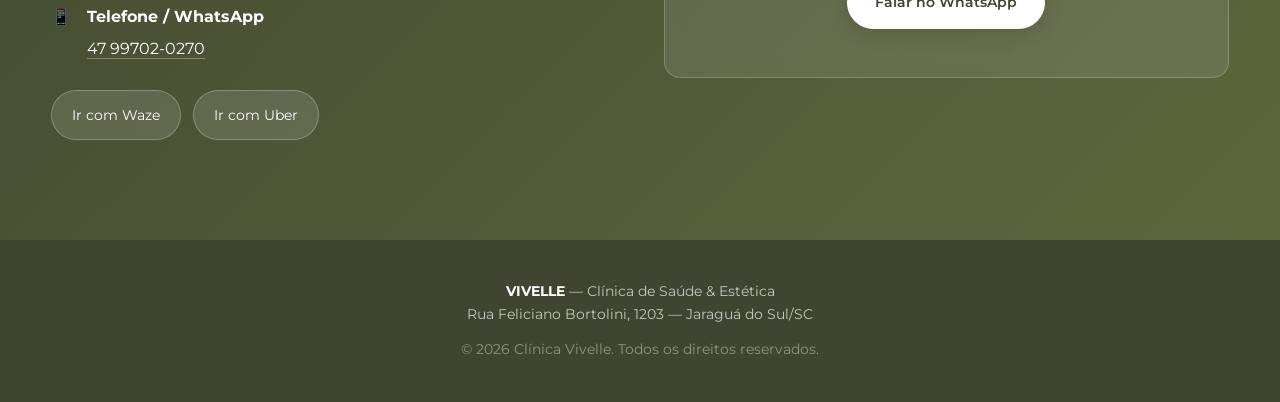
==== commit 292a0f59: "Atualiza tratamentos e otimiza landing page" ====
--- a/index.html
+++ b/index.html
@@ -3,6 +3,19 @@
 <head>
   <meta charset="UTF-8">
   <meta name="viewport" content="width=device-width, initial-scale=1.0">
+  <!-- Meta Pixel Code -->
+  <script>
+    !function(f,b,e,v,n,t,s){if(f.fbq)return;n=f.fbq=function(){n.callMethod?
+    n.callMethod.apply(n,arguments):n.queue.push(arguments)};if(!f._fbq)f._fbq=n;
+    n.push=n;n.loaded=!0;n.version='2.0';n.queue=[];t=b.createElement(e);t.async=!0;
+    t.src=v;s=b.getElementsByTagName(e)[0];s.parentNode.insertBefore(t,s)}(window,document,'script',
+    'https://connect.facebook.net/en_US/fbevents.js');
+    fbq('init', '879445729500005');
+    fbq('track', 'PageView');
+  </script>
+  <noscript><img height="1" width="1" style="display:none"
+    src="https://www.facebook.com/tr?id=879445729500005&ev=PageView&noscript=1" alt=""></noscript>
+  <!-- End Meta Pixel Code -->
   <title>Clínica Vivelle – Onde saúde, autoestima e bem-estar se encontram com excelência.</title>
   <meta name="description" content="Clínica Vivelle em Jaraguá do Sul. Odontologia avançada, estética facial, estética corporal e saúde com atendimento humano e tecnologia de ponta.">
   <link rel="preconnect" href="https://fonts.googleapis.com">
@@ -868,44 +881,44 @@
   <section class="featured">
     <div class="container">
       <div class="section-header">
-        <span class="section-tag">Técnicas mais procuradas</span>
-        <h2 class="section-title">Procedimentos de destaque</h2>
+        <span class="section-tag">Tratamentos em destaque</span>
+        <h2 class="section-title">Cuidado especializado para o seu melhor sorriso e sua melhor versão</h2>
       </div>
       <div class="featured-grid">
         <div class="featured-card">
           <div class="featured-image">
-            <img src="https://images.unsplash.com/photo-1519692933481-e162a57d6721?auto=format&fit=crop&w=800&q=80" alt="Depilação a laser">
+            <img src="IMAGEMS/protese-protocolo.jpg" alt="Paciente sorrindo após reabilitação com prótese protocolo">
           </div>
           <div class="featured-content">
-            <h3>Pele lisa, toque de sofisticação.</h3>
-            <p>A solução definitiva para a remoção dos pelos com conforto, segurança e tecnologia de última geração. Resultados duradouros que valorizam sua rotina.</p>
+            <h3>Próteses protocolo: segurança para voltar a sorrir.</h3>
+            <p>Uma solução fixa, estável e personalizada para recuperar a função e a estética do seu sorriso com mais confiança no dia a dia.</p>
           </div>
         </div>
         <div class="featured-card">
           <div class="featured-image">
-            <img src="https://images.unsplash.com/photo-1606811841689-23dfddce3e95?auto=format&fit=crop&w=800&q=80" alt="Prótese dentária">
+            <img src="IMAGEMS/lentes-contato.jpg" alt="Sorriso harmonioso com lentes de contato dental">
           </div>
           <div class="featured-content">
-            <h3>Sorria com segurança e naturalidade.</h3>
-            <p>A solução ideal para quem busca uma prótese fixa, com estética perfeita e estabilidade incomparável.</p>
+            <h3>Lentes de contato: um sorriso naturalmente harmonioso.</h3>
+            <p>Planejamento cuidadoso e acabamento delicado para valorizar forma, cor e proporção dos seus dentes, respeitando a sua identidade.</p>
           </div>
         </div>
         <div class="featured-card">
           <div class="featured-image">
-            <img src="https://images.unsplash.com/photo-1544161515-4ab6ce6db874?auto=format&fit=crop&w=800&q=80" alt="Criolipólise">
+            <img src="IMAGEMS/ultrassom-microfocado.jpg" alt="Tratamento facial com ultrassom microfocado">
           </div>
           <div class="featured-content">
-            <h3>Redefina suas curvas com precisão.</h3>
-            <p>Tratamento não invasivo que utiliza o frio de forma estratégica para eliminar gordura localizada, com protocolos pensados para o seu corpo.</p>
+            <h3>Ultrassom micro e macrofocado: firmeza que se revela.</h3>
+            <p>Tecnologia que estimula a produção de colágeno de forma precisa, contribuindo para uma pele mais firme, com contornos mais definidos.</p>
           </div>
         </div>
         <div class="featured-card">
           <div class="featured-image">
-            <img src="https://images.unsplash.com/photo-1515377905703-c4788e51af15?auto=format&fit=crop&w=800&q=80" alt="Lifting não cirúrgico">
+            <img src="https://drive.google.com/thumbnail?id=1BeyGj21l9jnKm57h3WKUtRkTHXBFI7KY&sz=w1600" alt="Tratamento com luz pulsada">
           </div>
           <div class="featured-content">
-            <h3>Lifting sem cirurgia, resultados reais.</h3>
-            <p>Tecnologia que estimula o colágeno e redefine contornos faciais e corporais com precisão e eficácia.</p>
+            <h3>Luz pulsada: tecnologia para uma pele mais uniforme.</h3>
+            <p>Tratamento versátil e personalizado para cuidar de manchas, textura e sinais do tempo, promovendo mais luminosidade e equilíbrio para a pele.</p>
           </div>
         </div>
       </div>
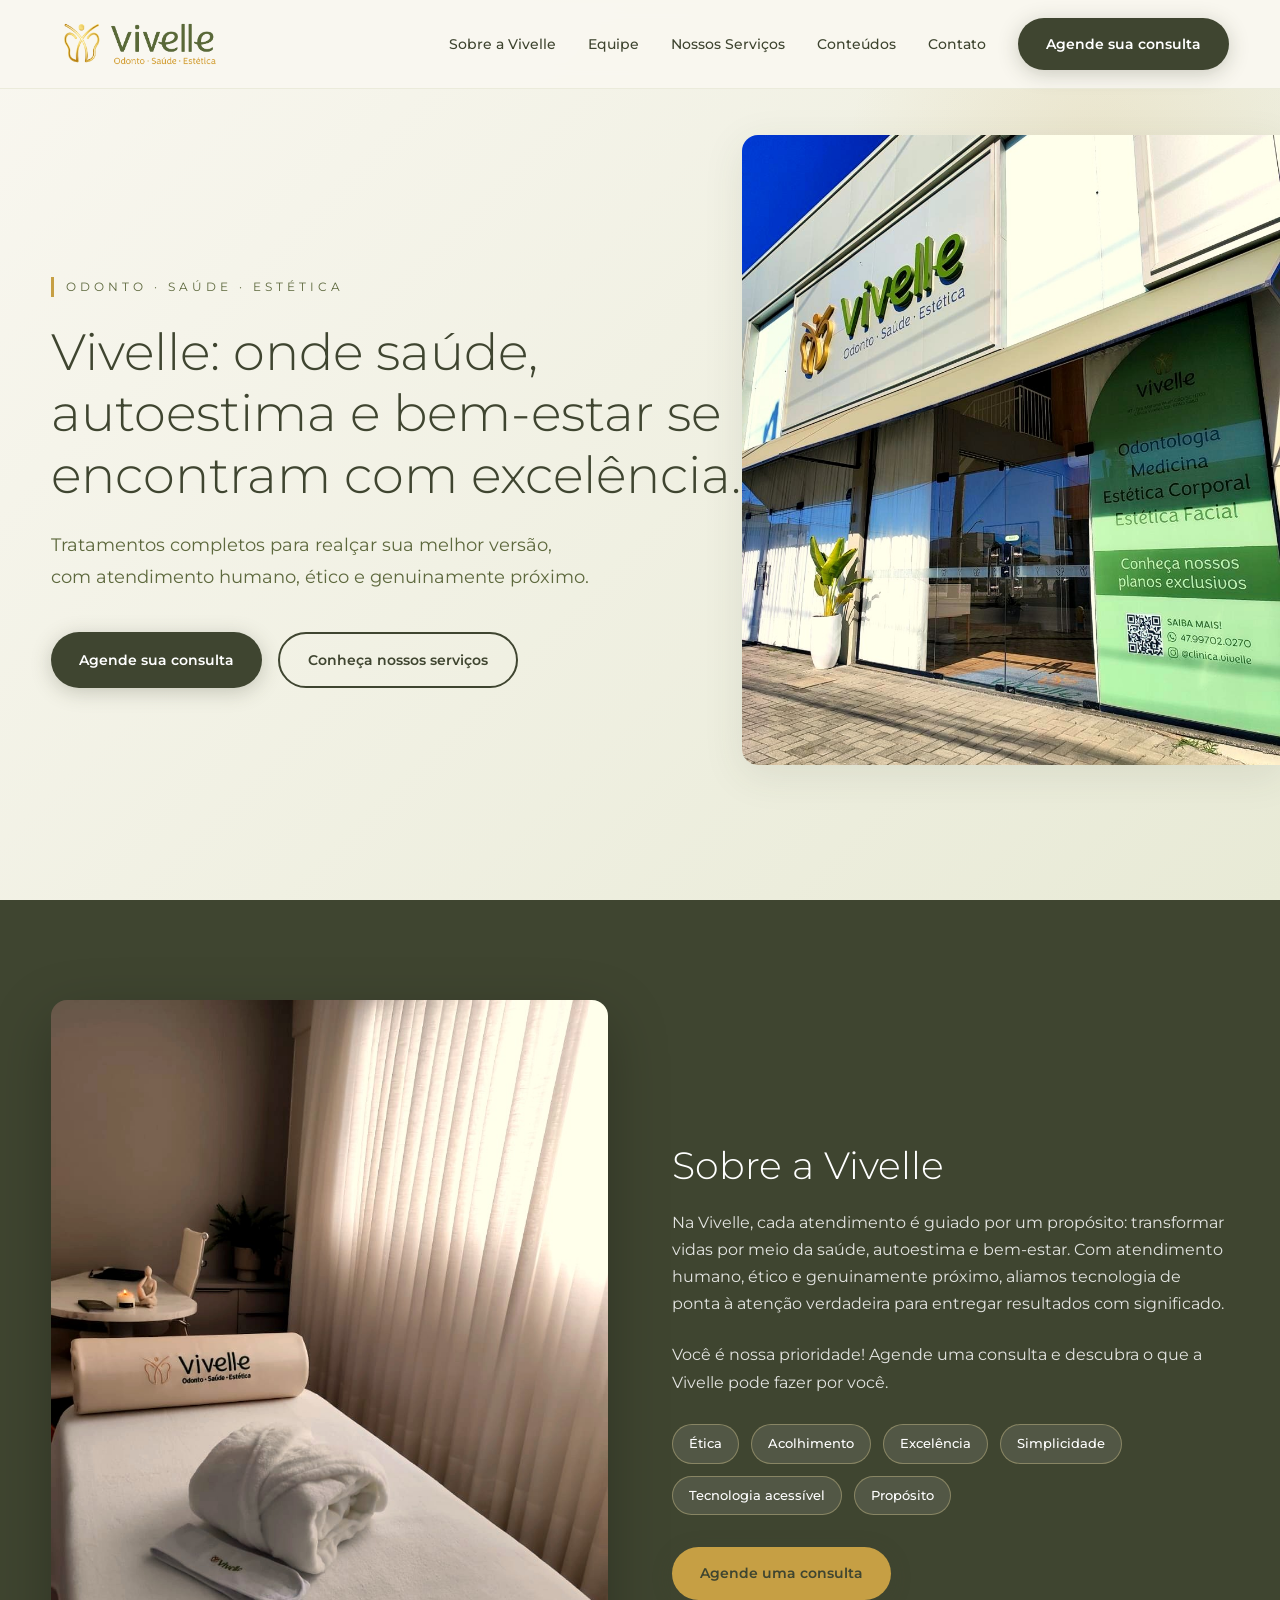
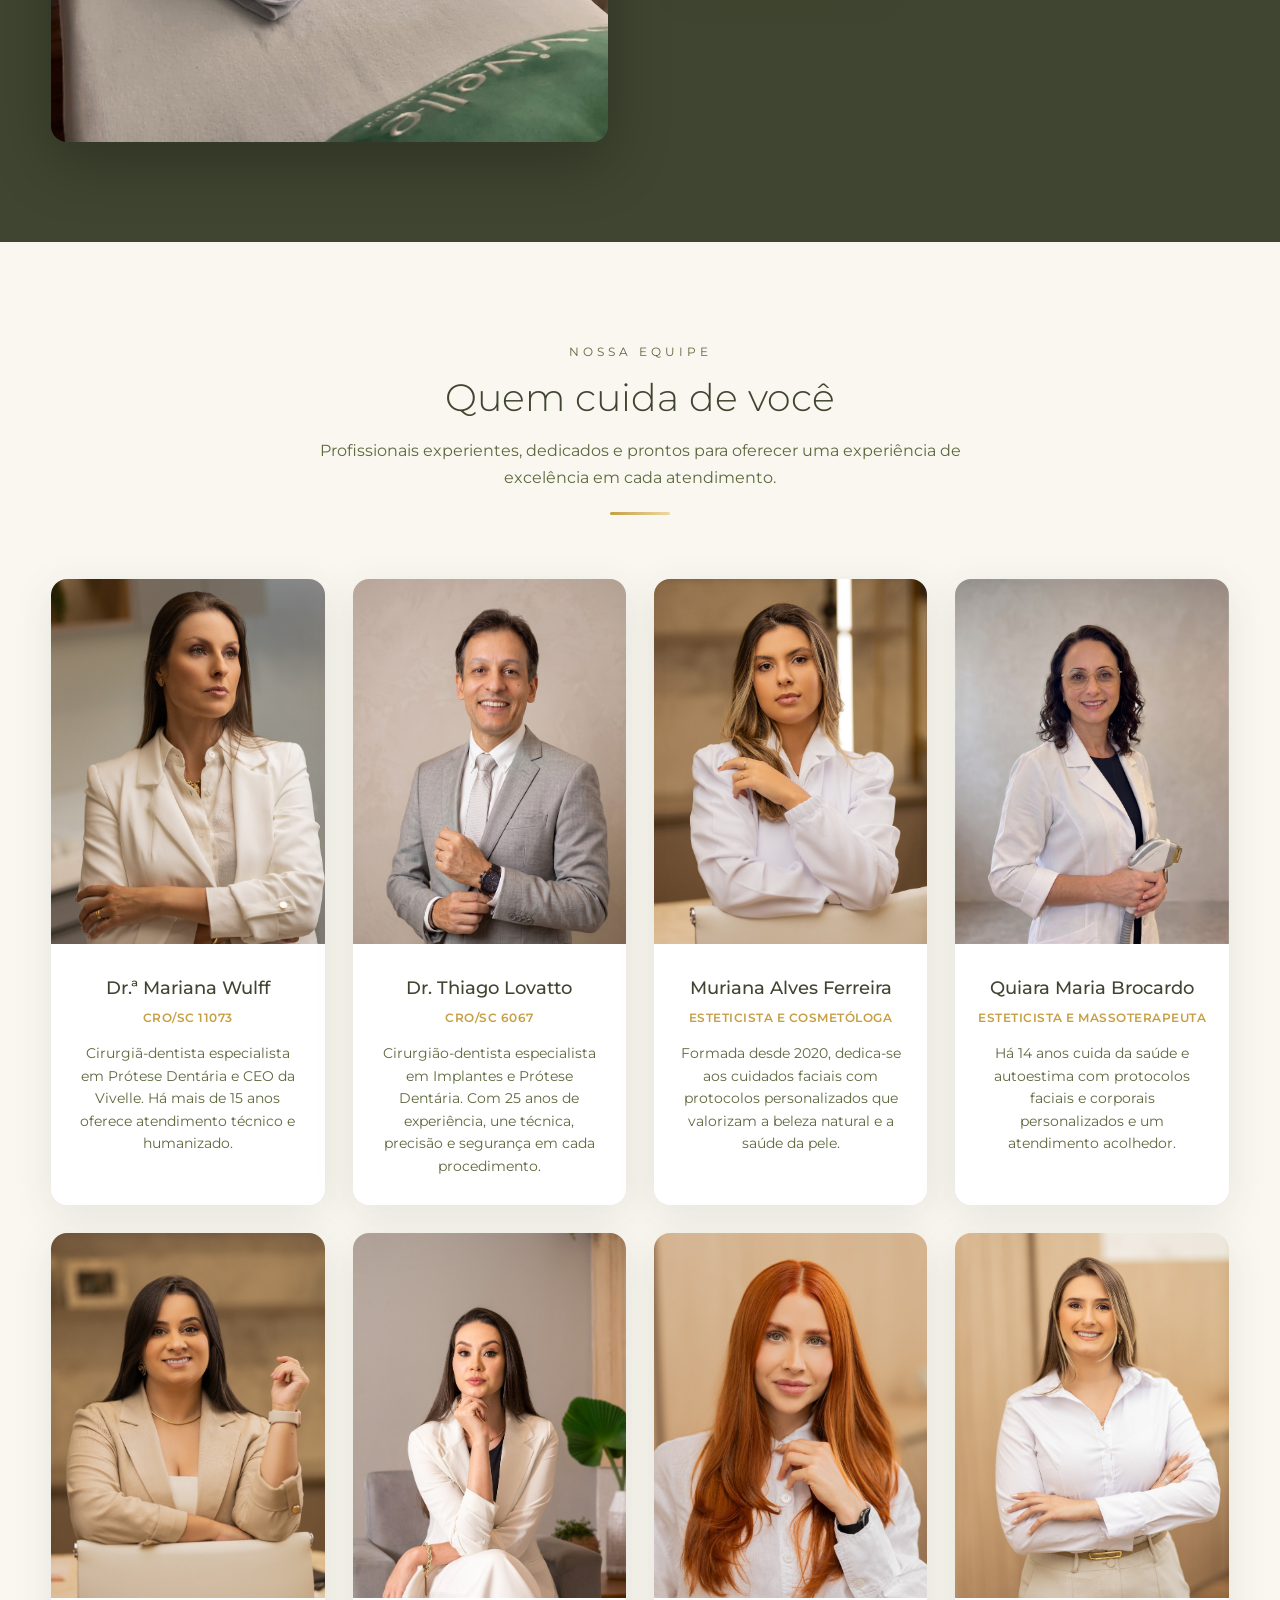
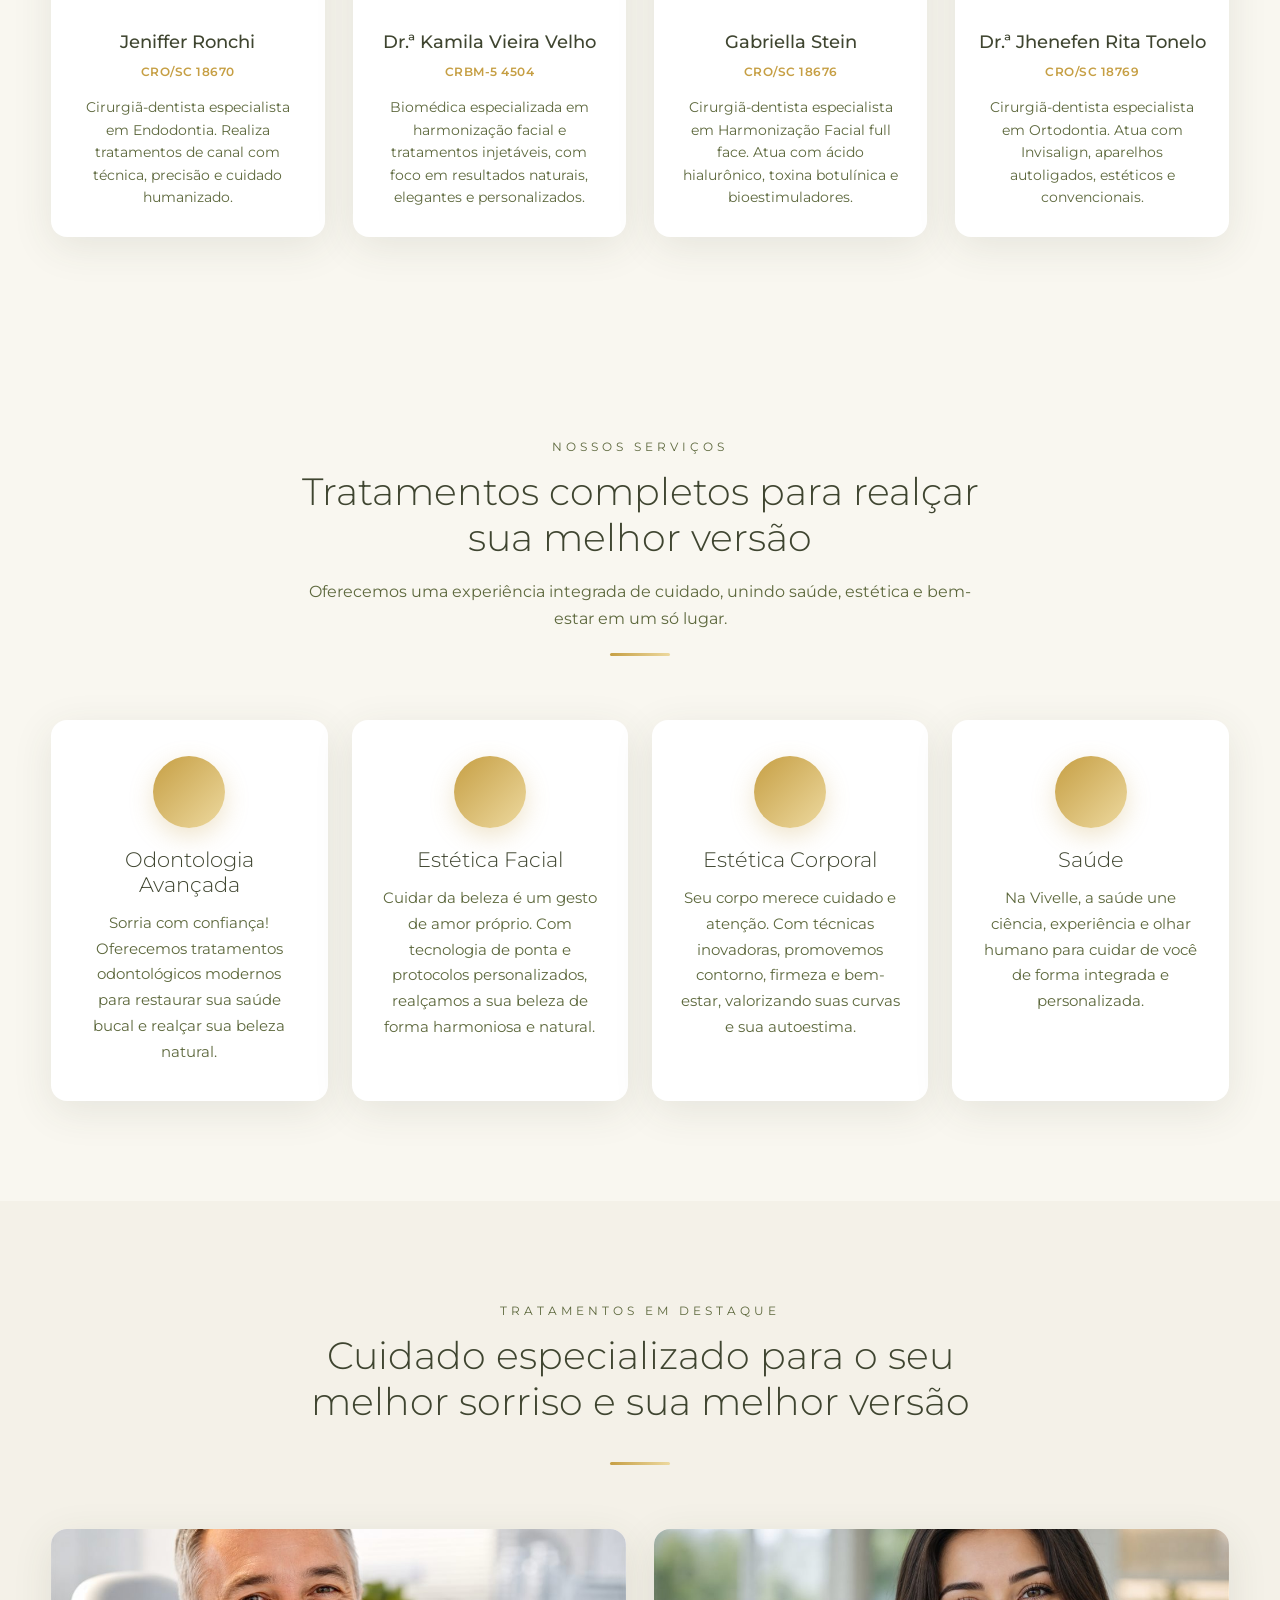
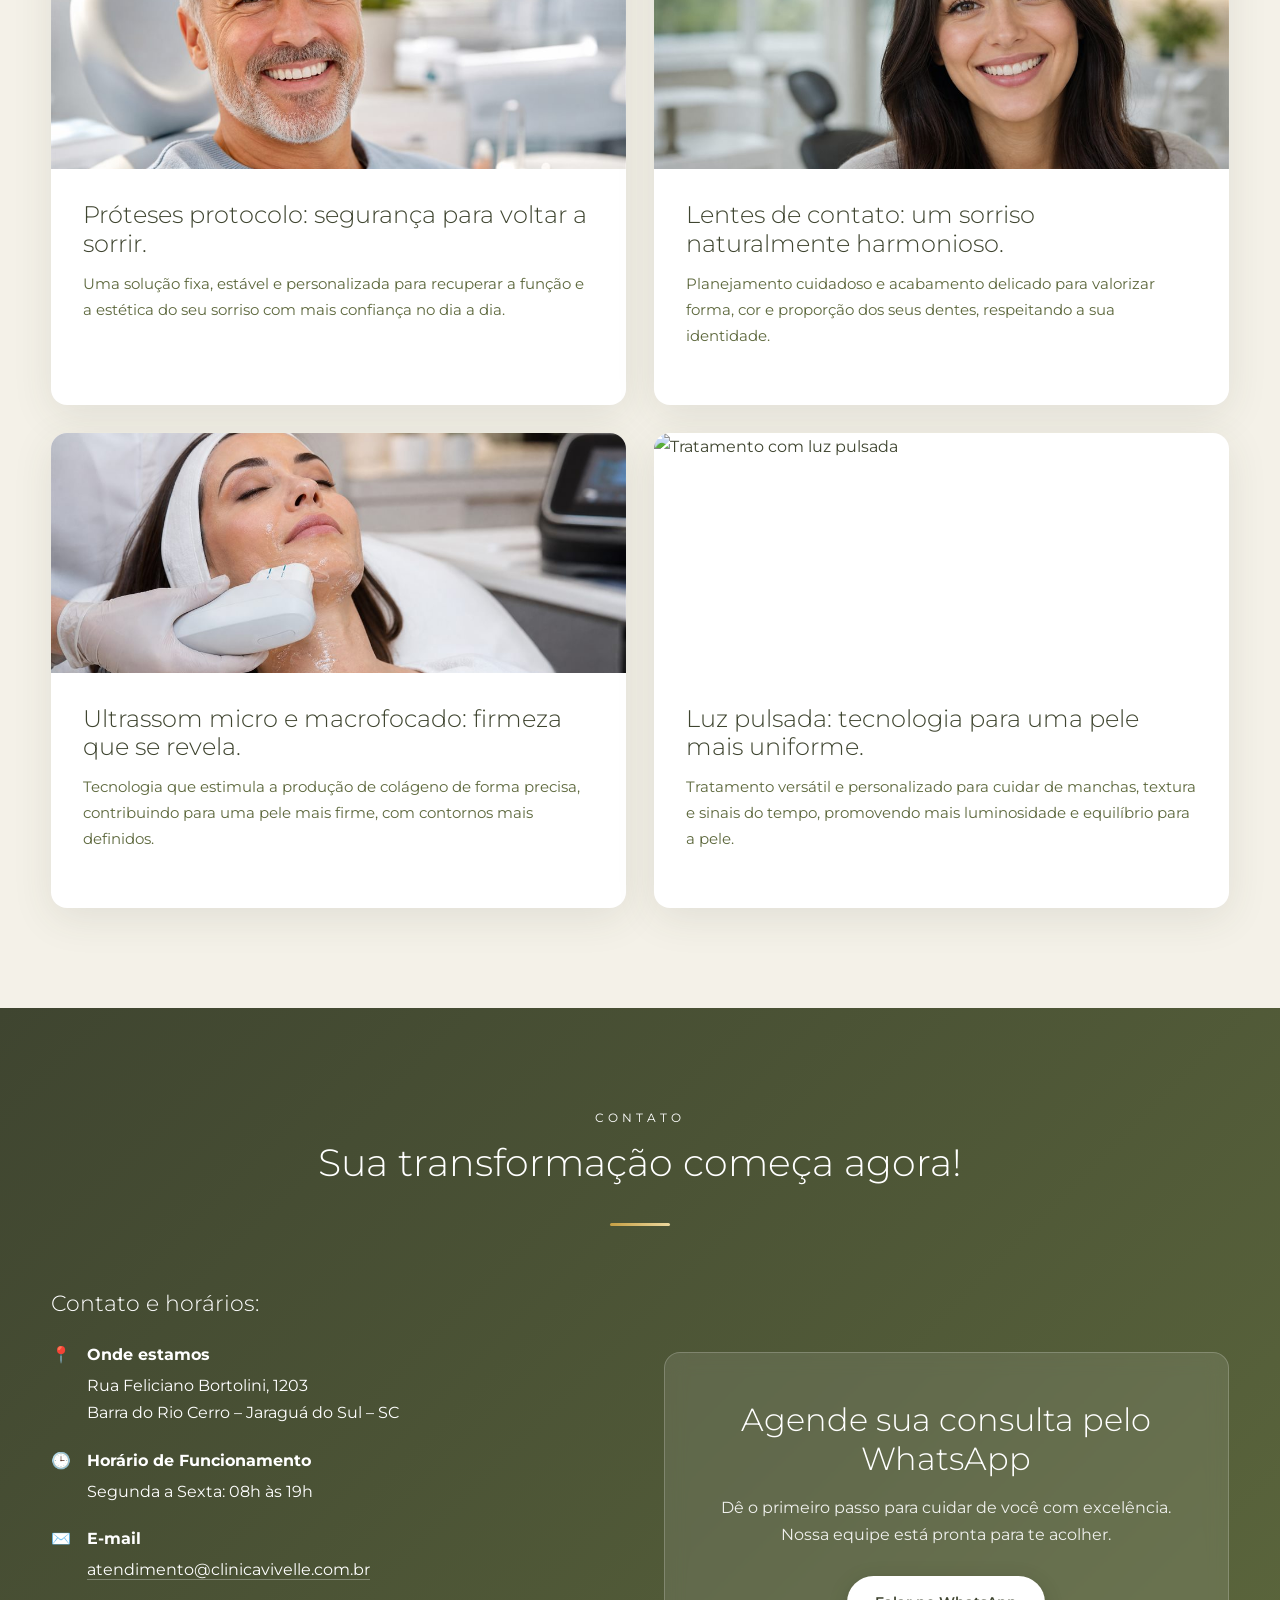
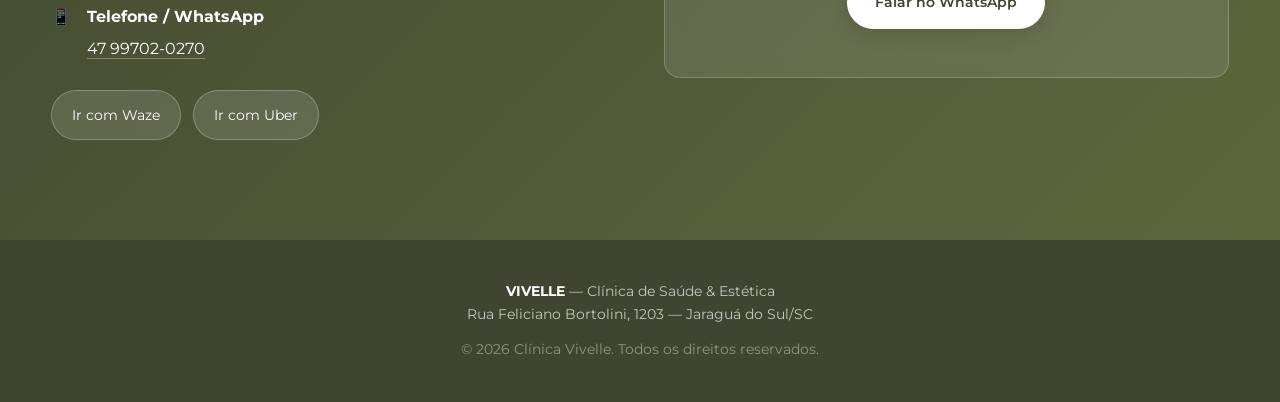
==== commit 380f758b: "Add Vivelle content hub and article pages" ====
--- a/index.html
+++ b/index.html
@@ -724,6 +724,7 @@
           <li><a href="#sobre">Sobre a Vivelle</a></li>
           <li><a href="#equipe">Equipe</a></li>
           <li><a href="#servicos">Nossos Serviços</a></li>
+          <li><a href="artigos/index.html">Conteúdos</a></li>
           <li><a href="#contato">Contato</a></li>
           <li><a href="https://go.pipelead.to/w/gjkfCk" target="_blank" class="btn btn-primary">Agende sua consulta</a></li>
         </ul>
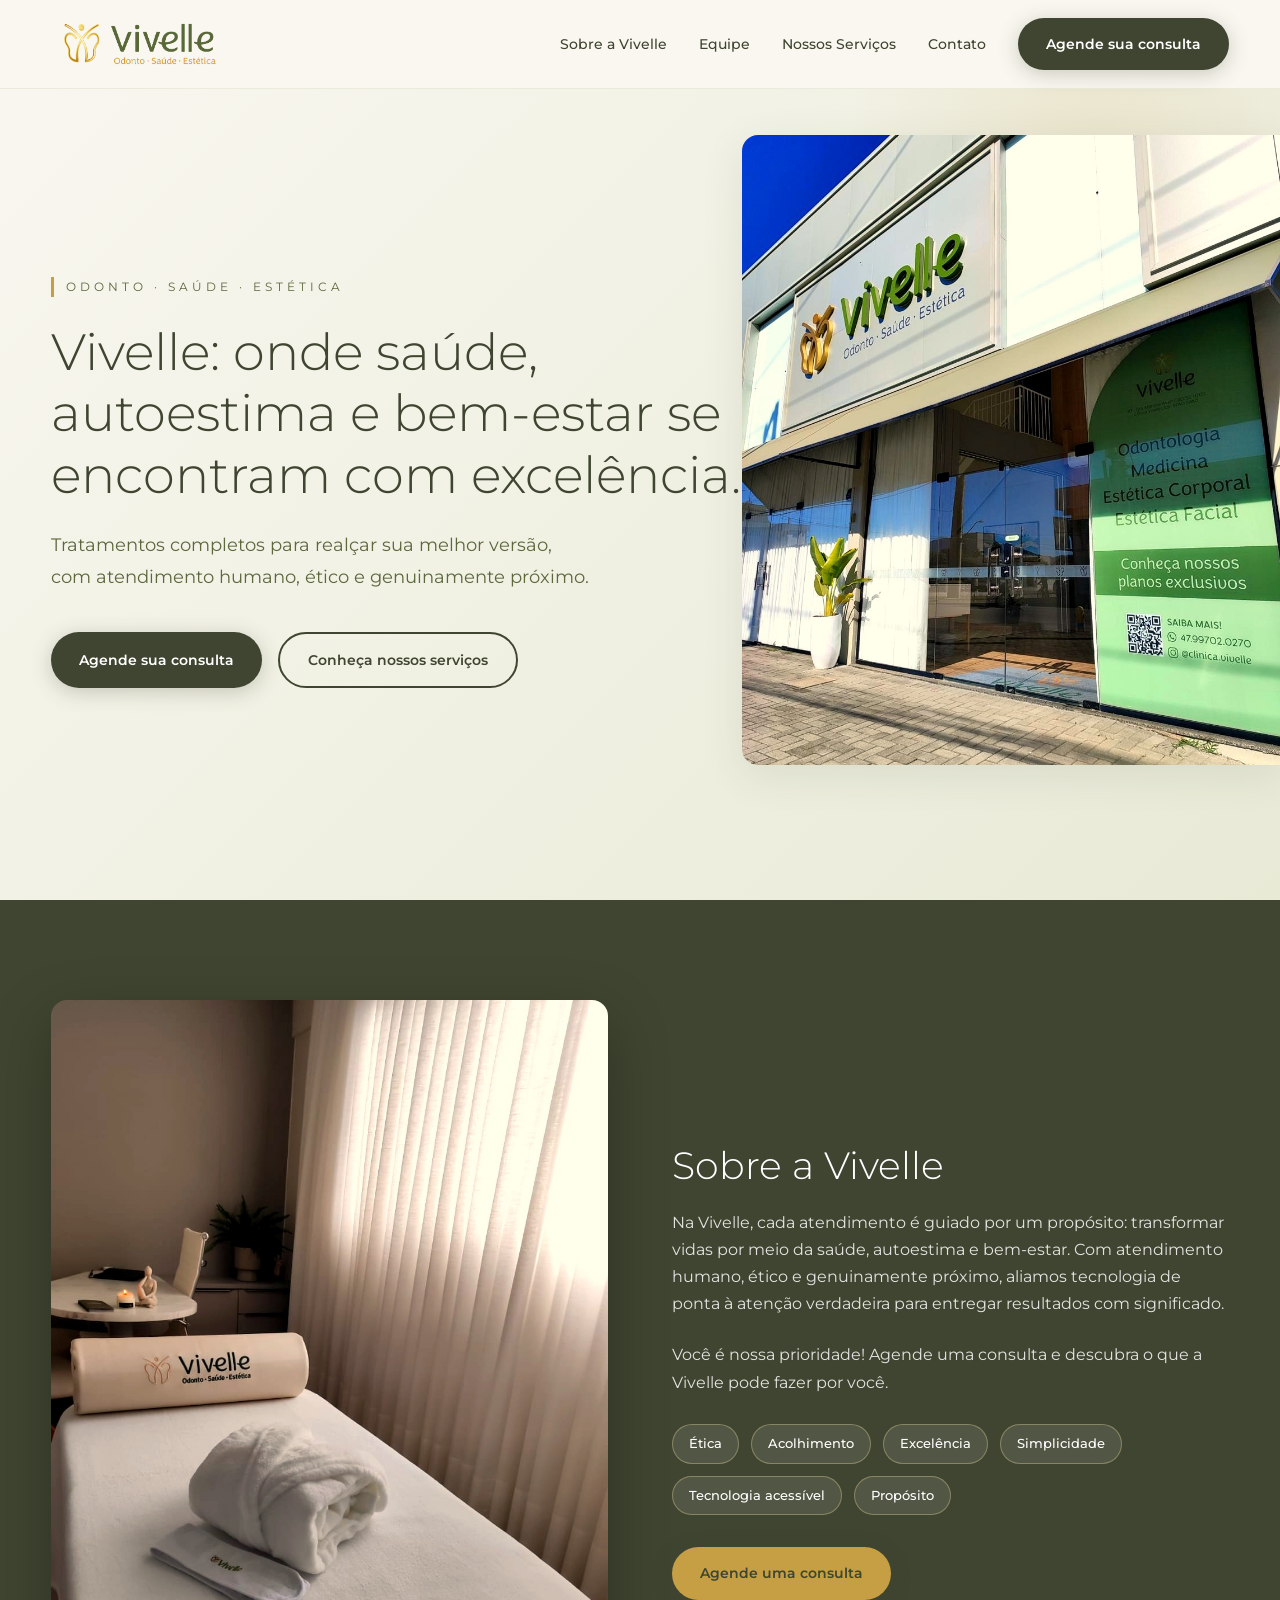
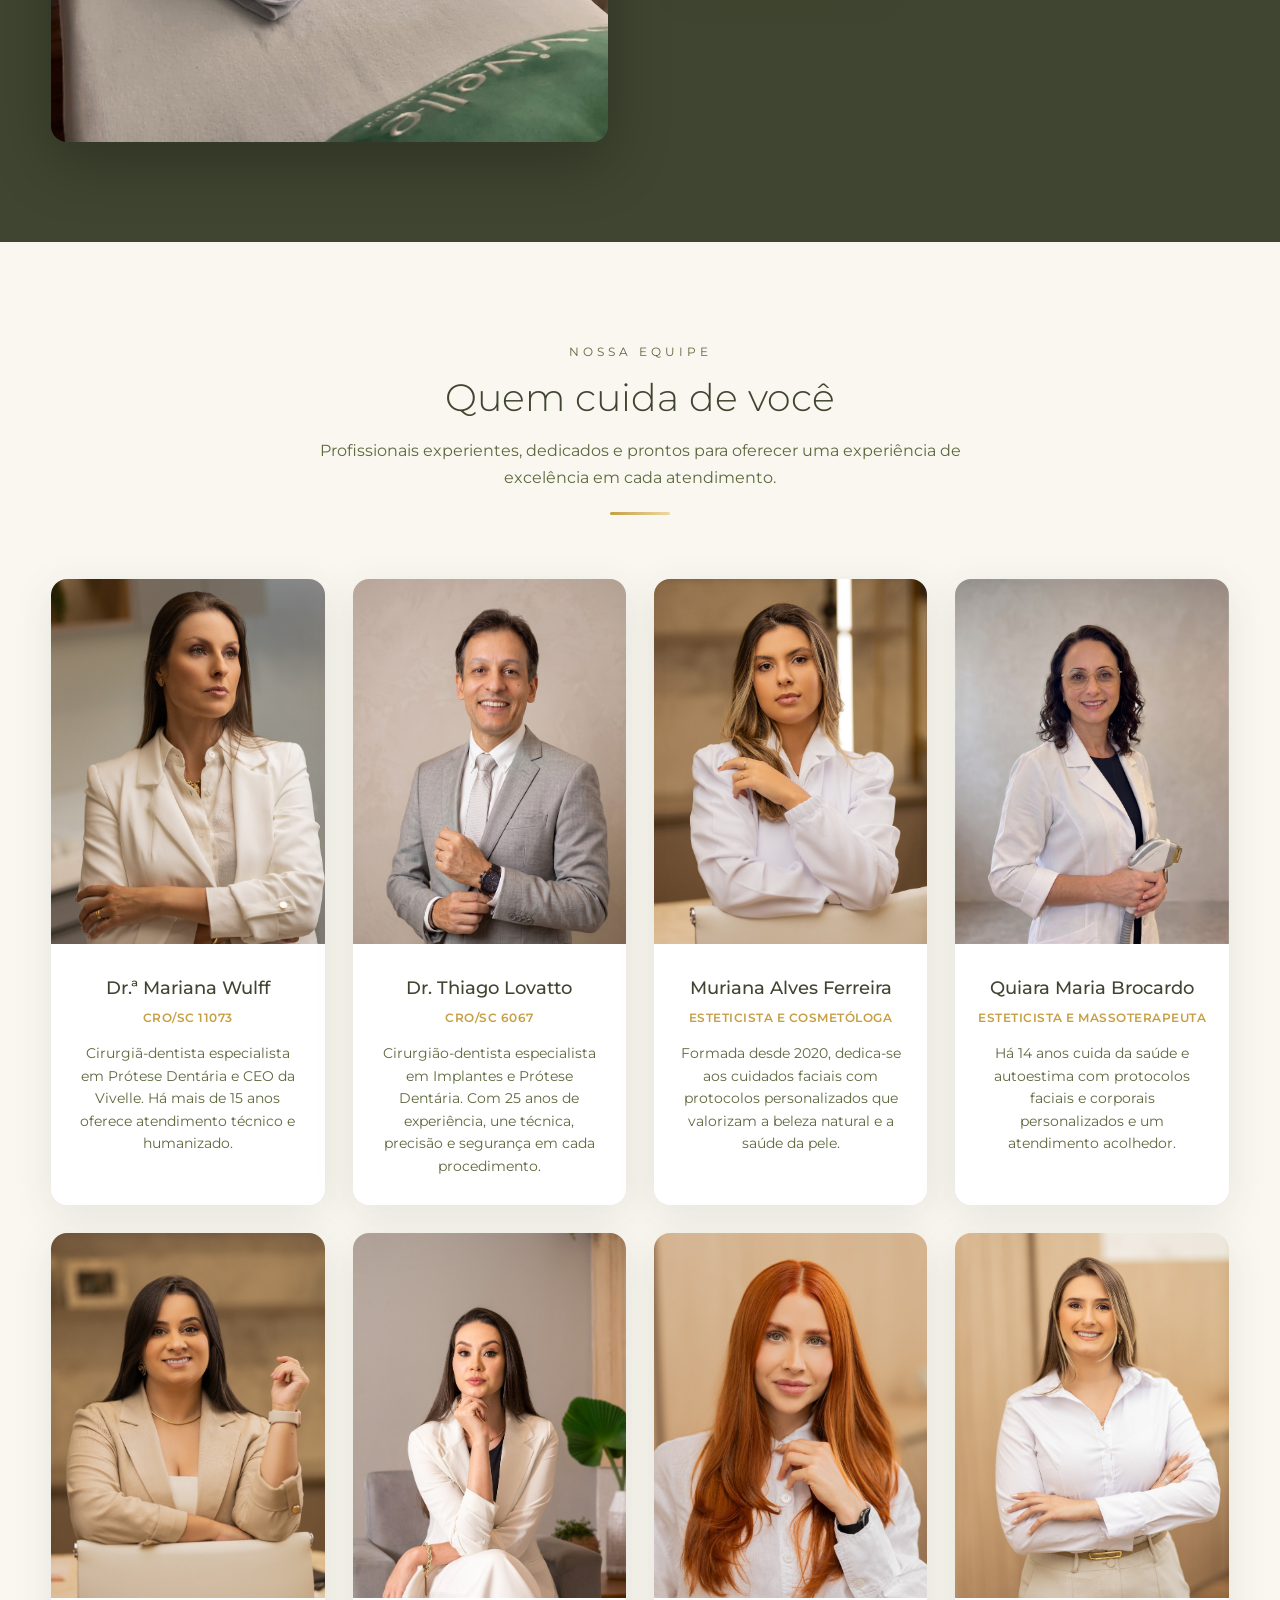
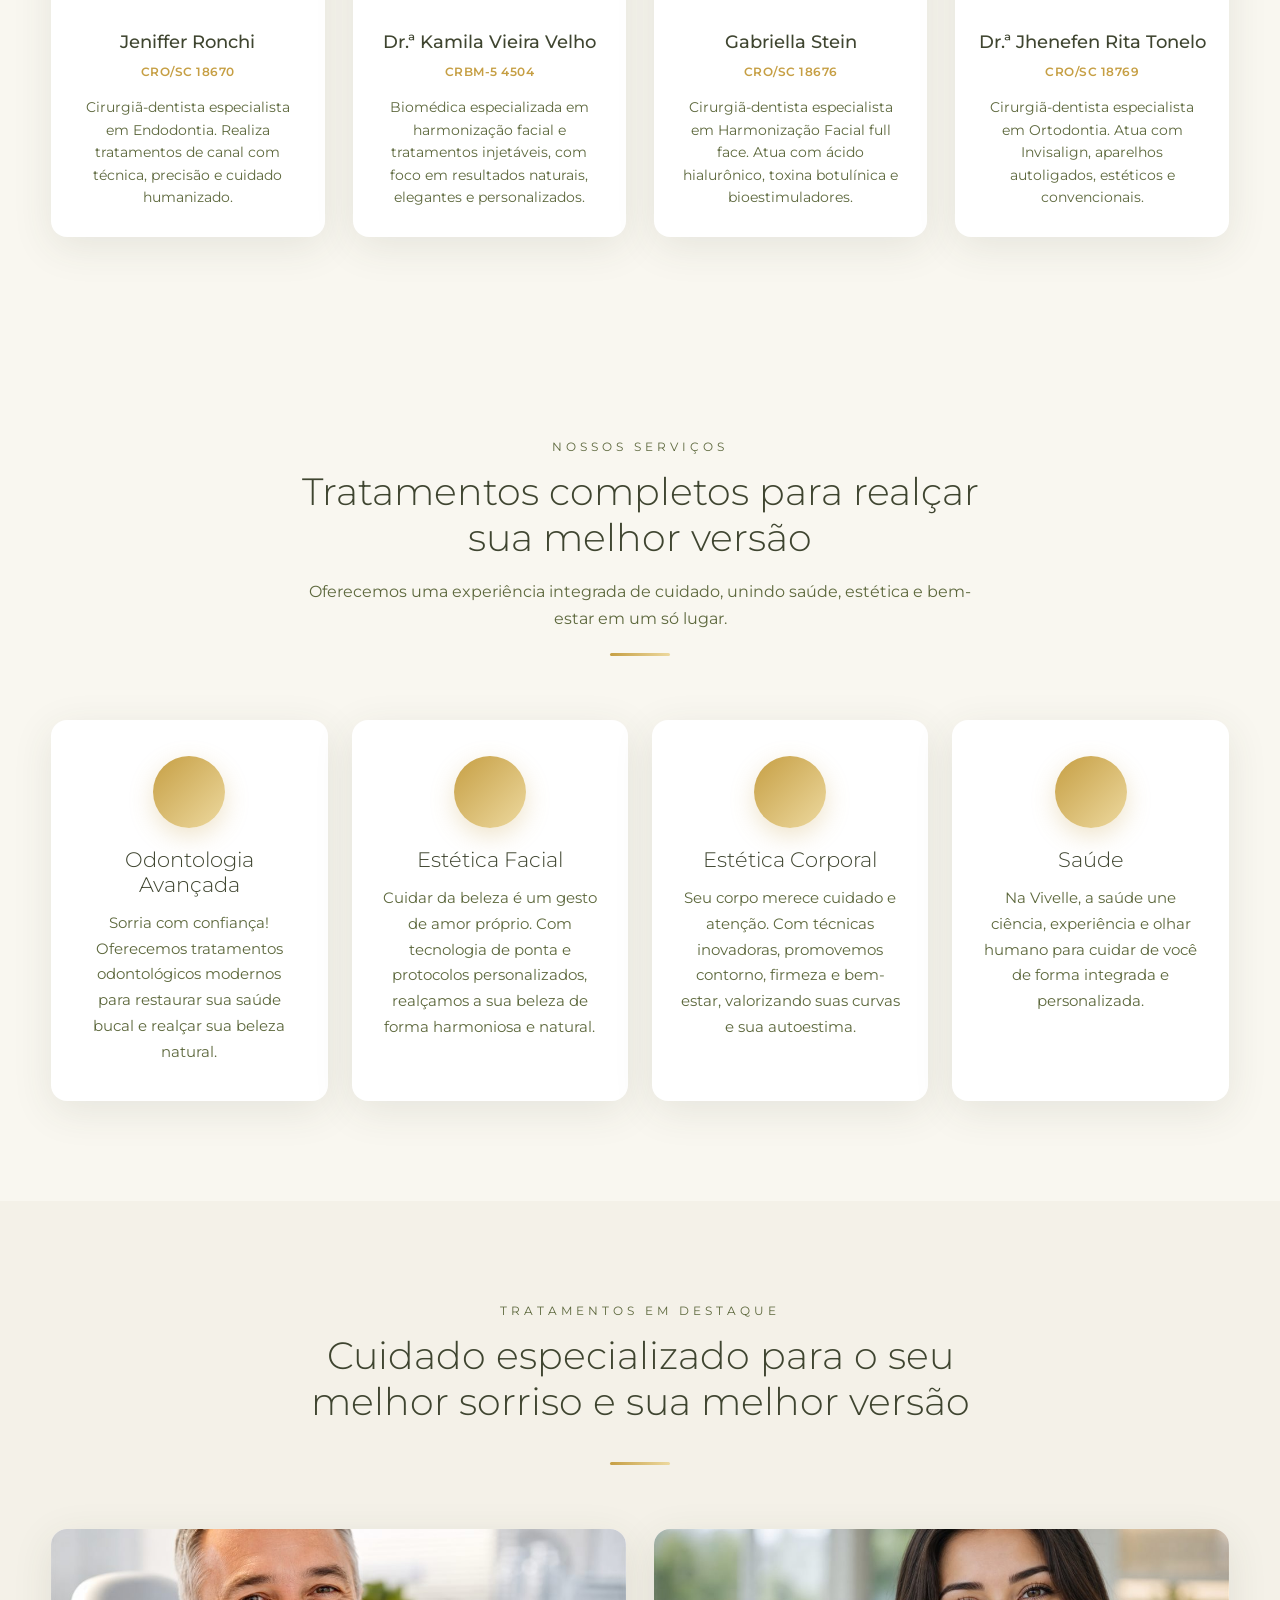
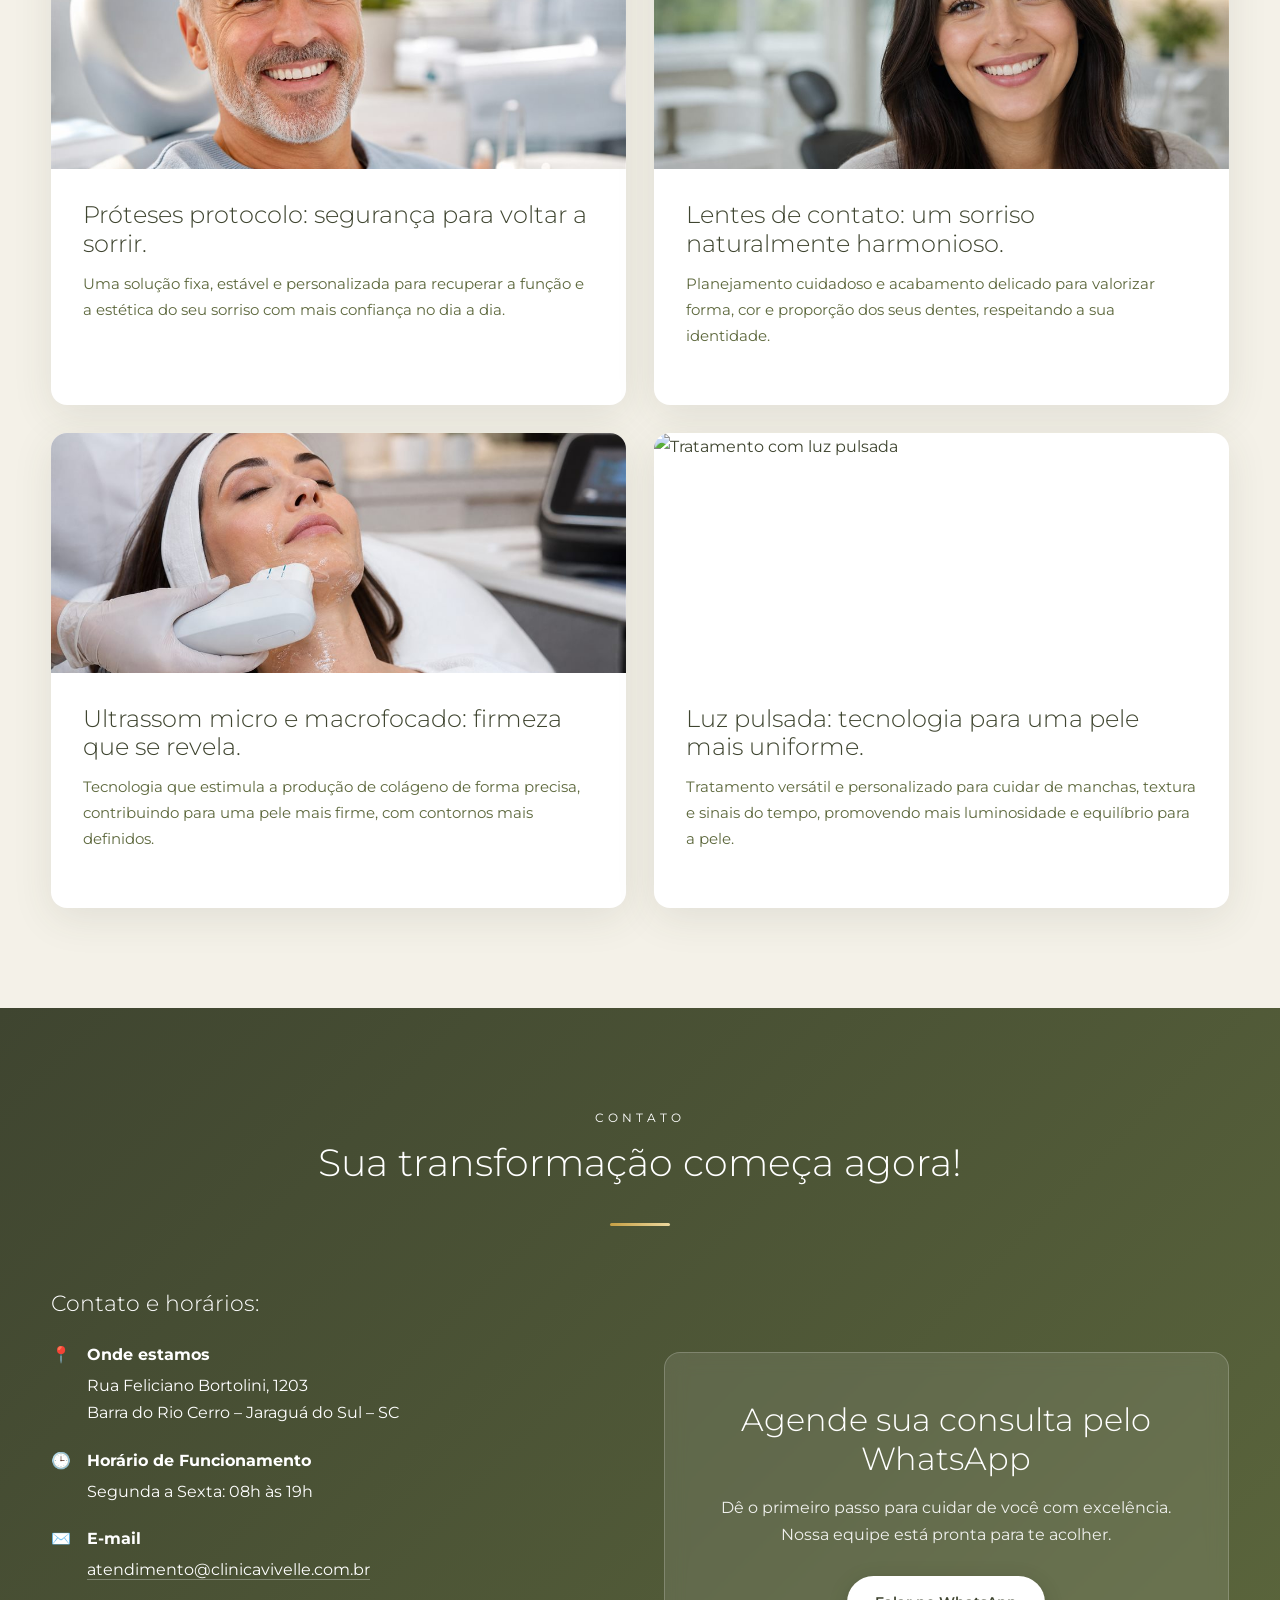
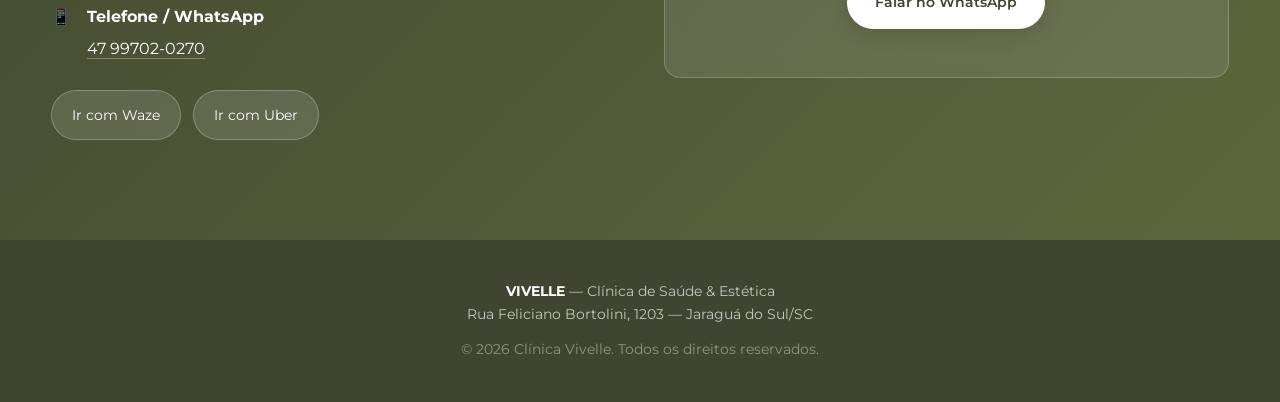
==== commit b4d1d2a3: "Hide content link from landing page header" ====
--- a/index.html
+++ b/index.html
@@ -724,7 +724,6 @@
           <li><a href="#sobre">Sobre a Vivelle</a></li>
           <li><a href="#equipe">Equipe</a></li>
           <li><a href="#servicos">Nossos Serviços</a></li>
-          <li><a href="artigos/index.html">Conteúdos</a></li>
           <li><a href="#contato">Contato</a></li>
           <li><a href="https://go.pipelead.to/w/gjkfCk" target="_blank" class="btn btn-primary">Agende sua consulta</a></li>
         </ul>
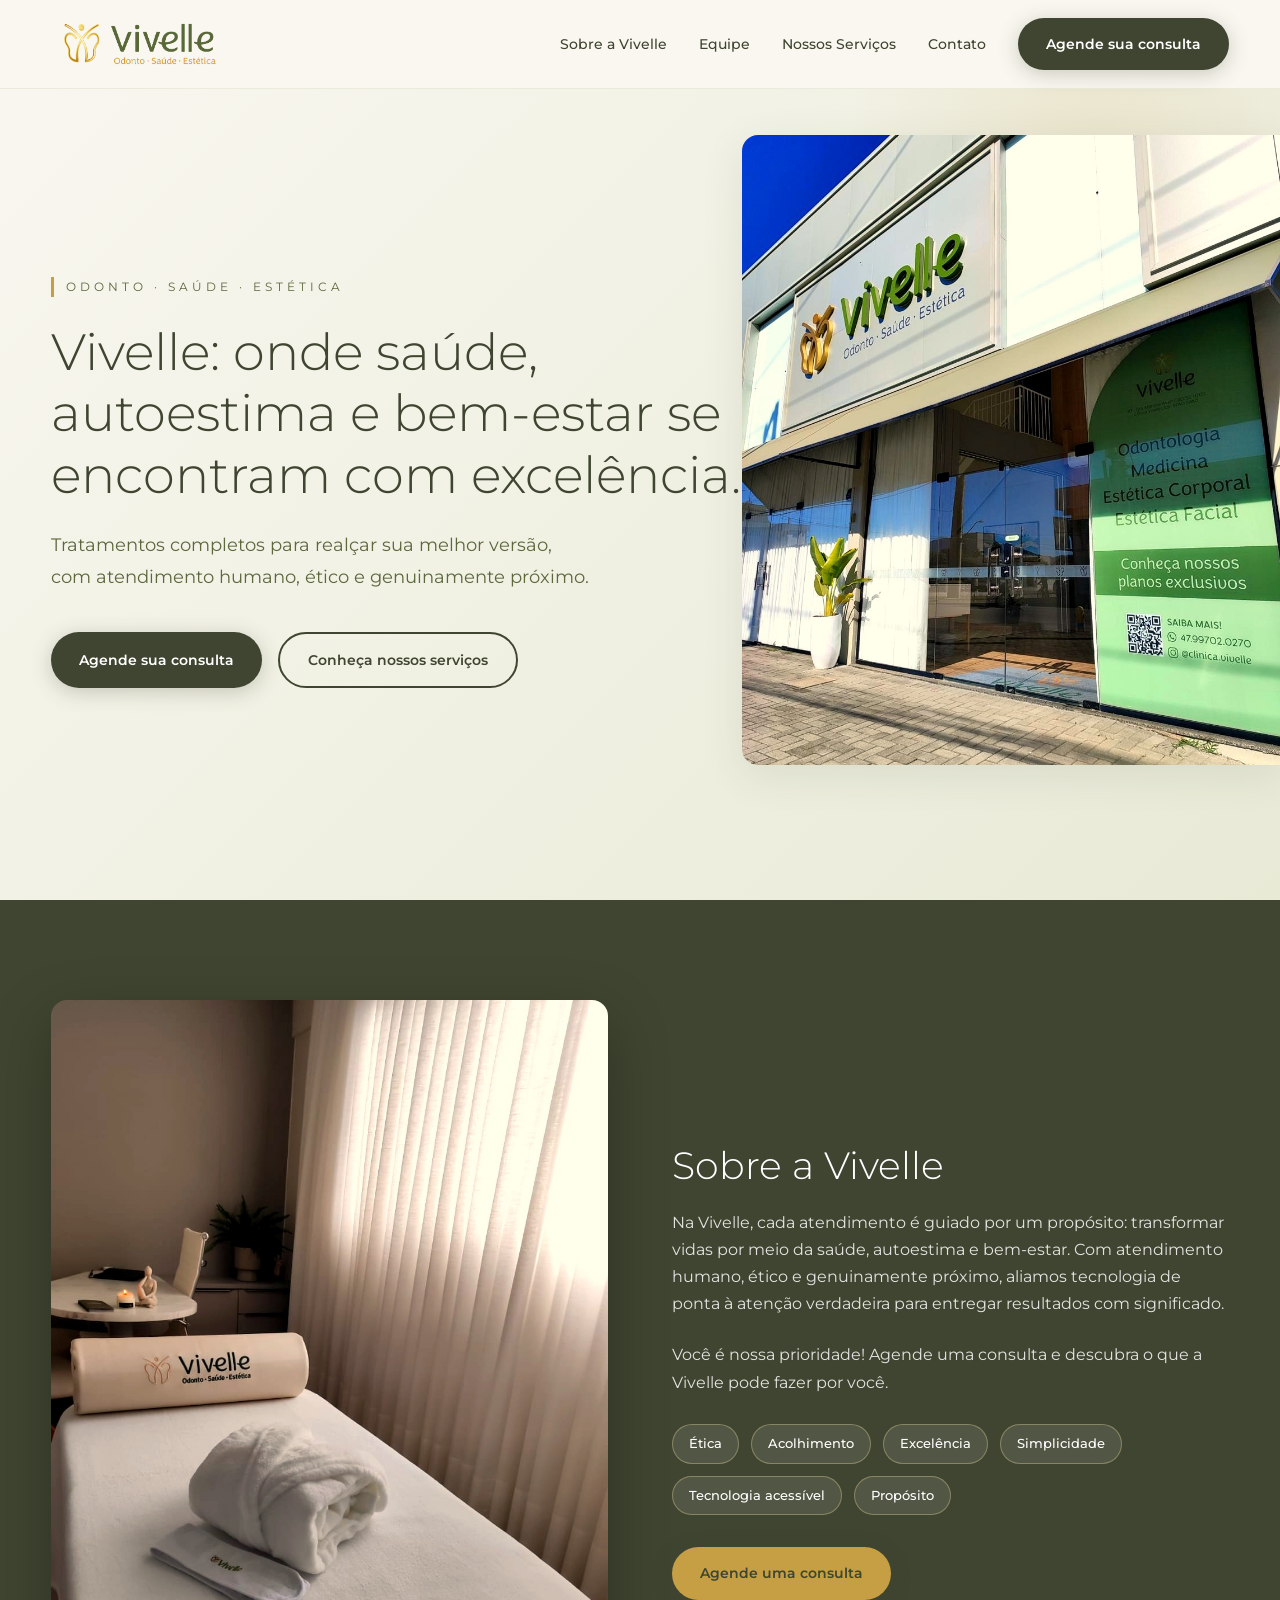
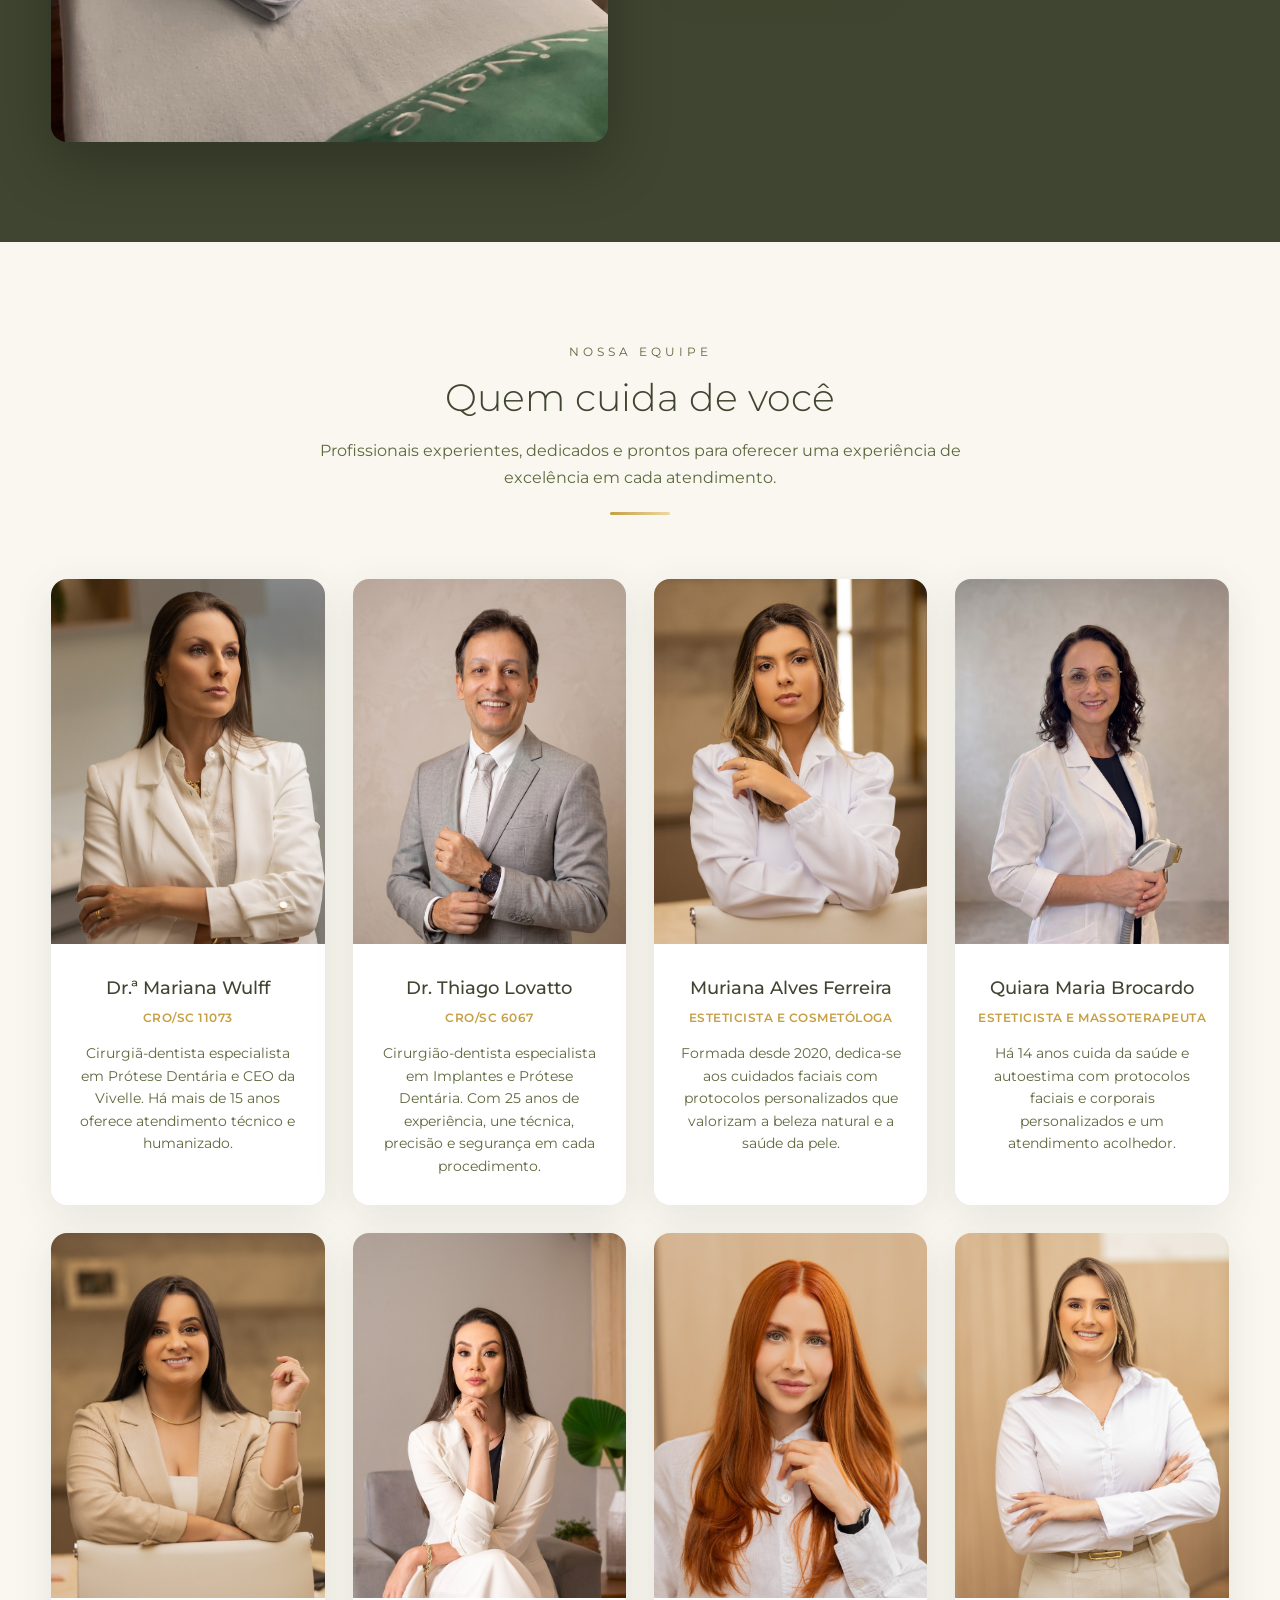
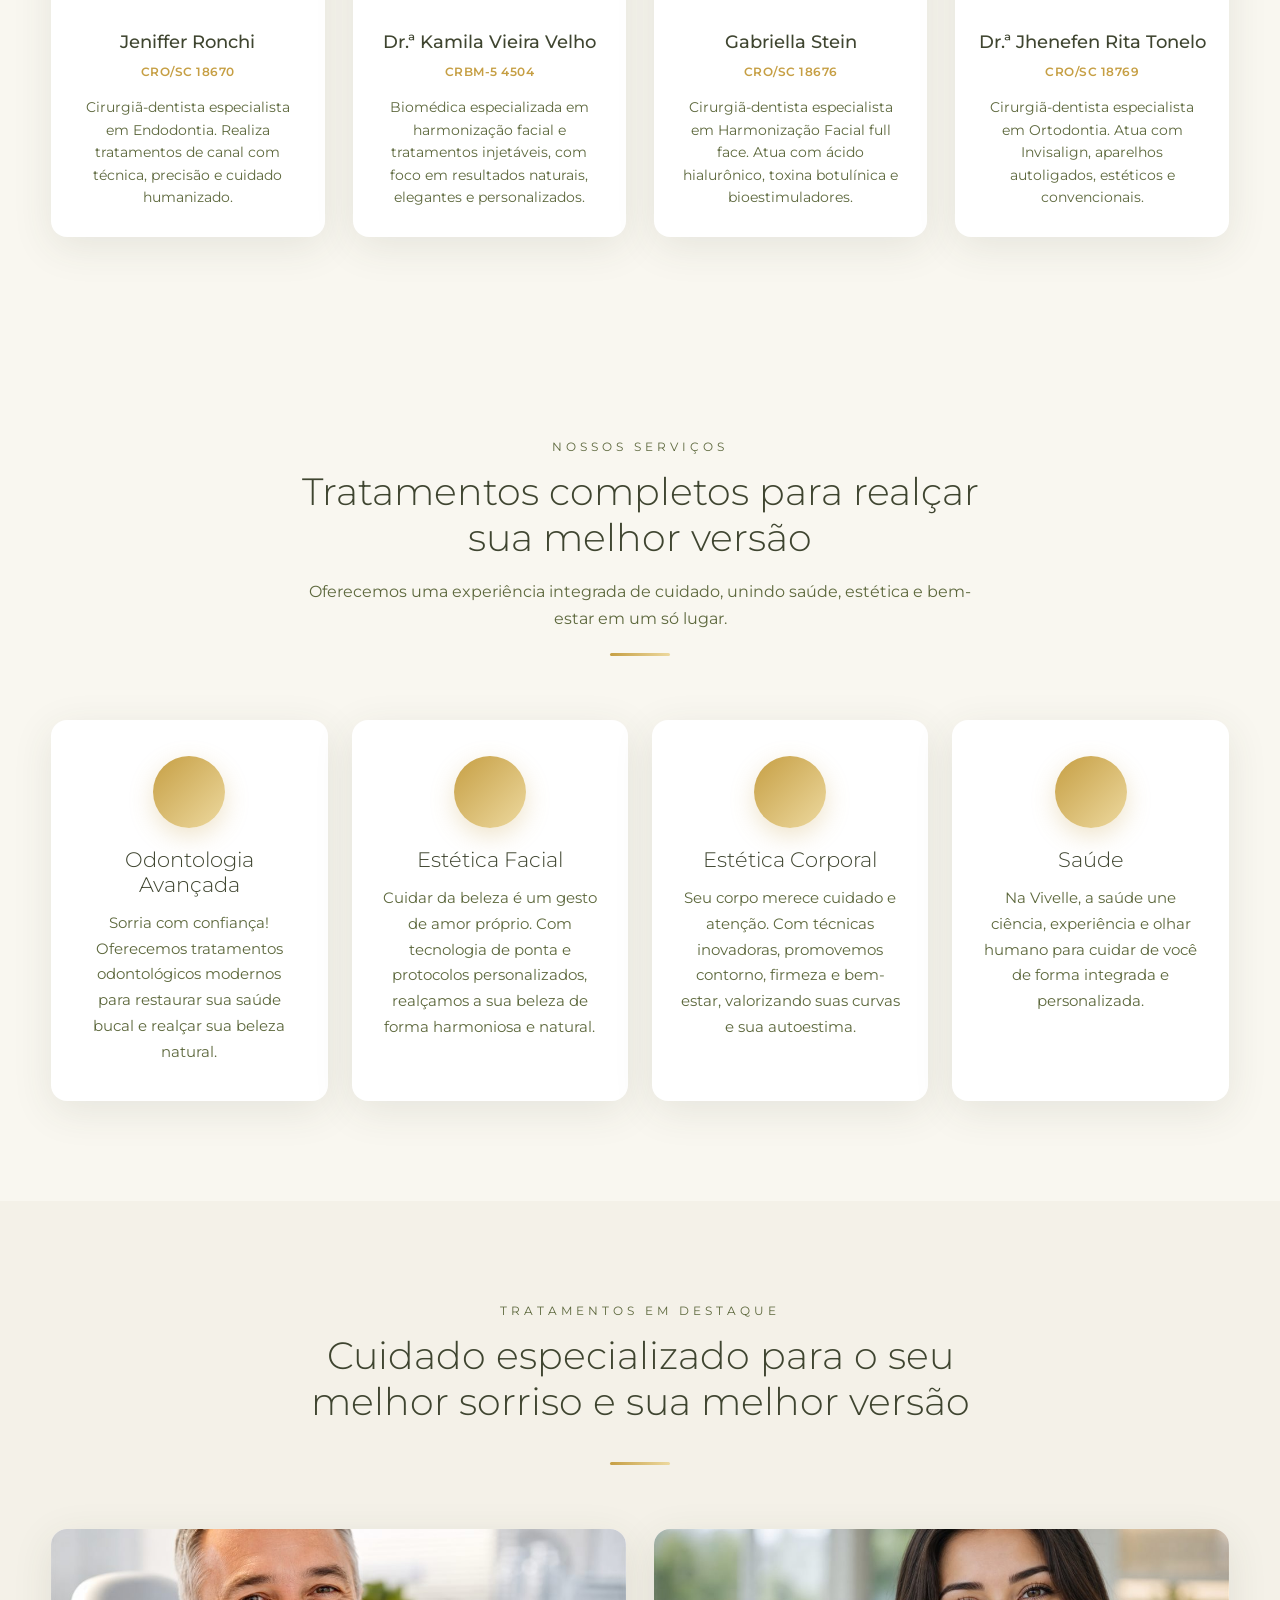
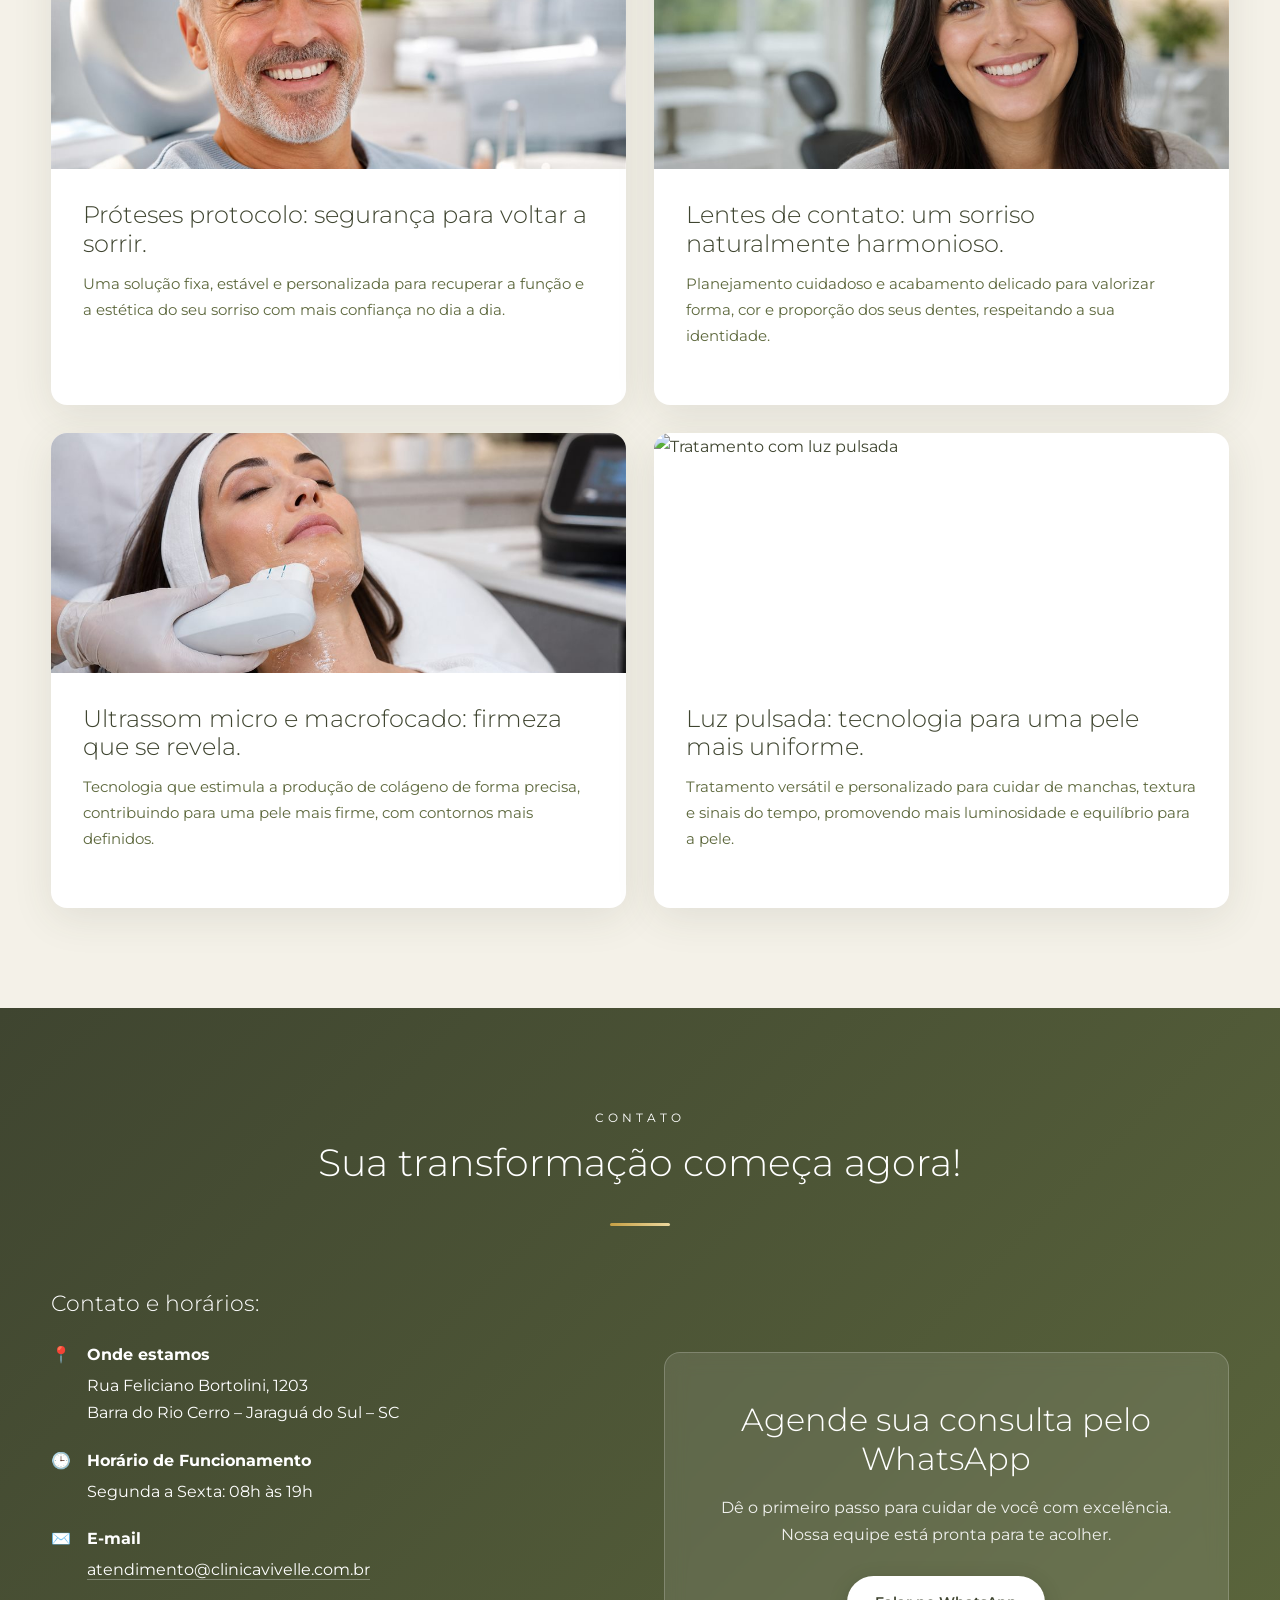
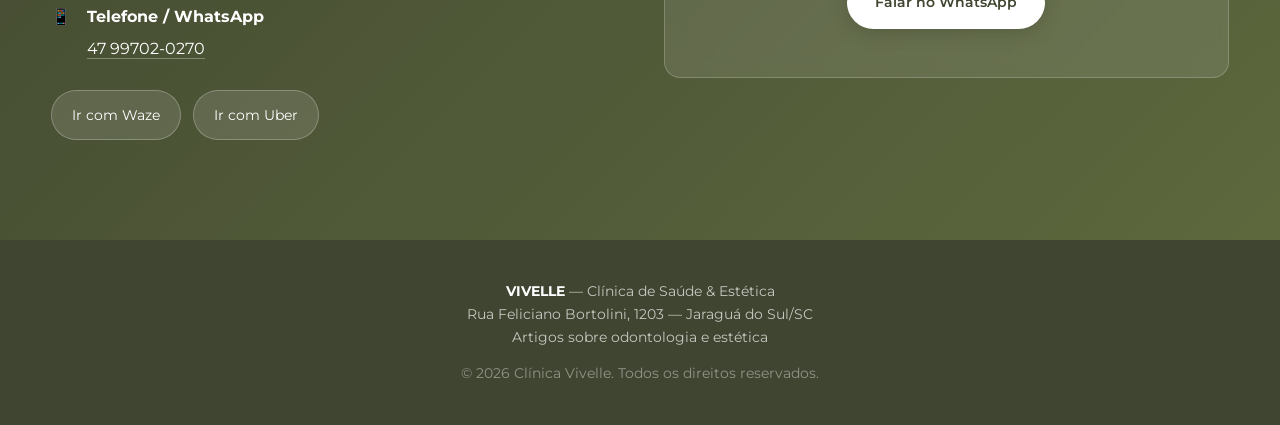
==== commit 63f0d591: "Prepare article indexing with sitemap and canonical URLs" ====
--- a/index.html
+++ b/index.html
@@ -16,7 +16,7 @@
   <noscript><img height="1" width="1" style="display:none"
     src="https://www.facebook.com/tr?id=879445729500005&ev=PageView&noscript=1" alt=""></noscript>
   <!-- End Meta Pixel Code -->
-  <title>Clínica Vivelle – Onde saúde, autoestima e bem-estar se encontram com excelência.</title>
+  <title>Clínica Vivelle – Onde saúde, autoestima e bem-estar se encontram com excelência.</title><link rel="canonical" href="https://clinicavivelle.com.br/">
   <meta name="description" content="Clínica Vivelle em Jaraguá do Sul. Odontologia avançada, estética facial, estética corporal e saúde com atendimento humano e tecnologia de ponta.">
   <link rel="preconnect" href="https://fonts.googleapis.com">
   <link rel="preconnect" href="https://fonts.gstatic.com" crossorigin>
@@ -981,6 +981,7 @@
     <div class="container">
       <p><strong>VIVELLE</strong> — Clínica de Saúde & Estética</p>
       <p>Rua Feliciano Bortolini, 1203 — Jaraguá do Sul/SC</p>
+      <p><a href="/artigos/">Artigos sobre odontologia e estética</a></p>
       <p style="margin-top: 12px; opacity: 0.6;">© 2026 Clínica Vivelle. Todos os direitos reservados.</p>
     </div>
   </footer>
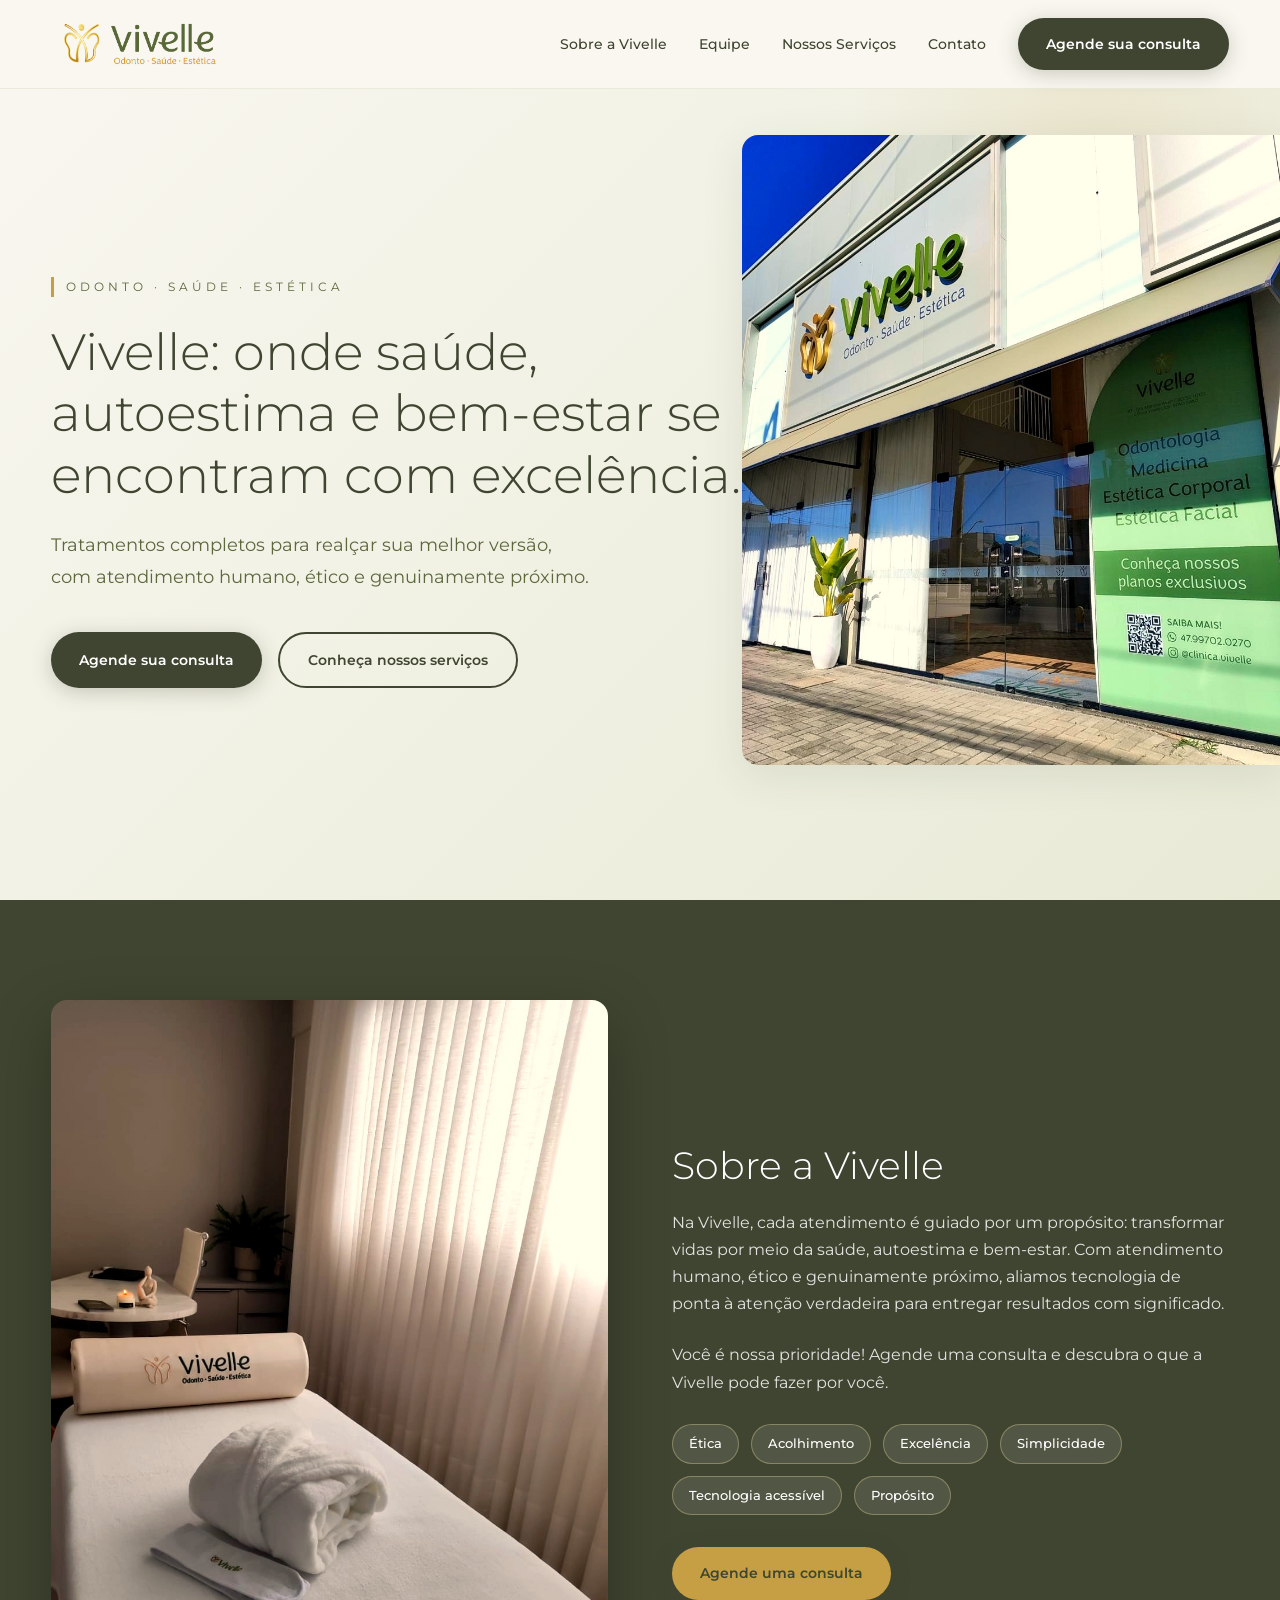
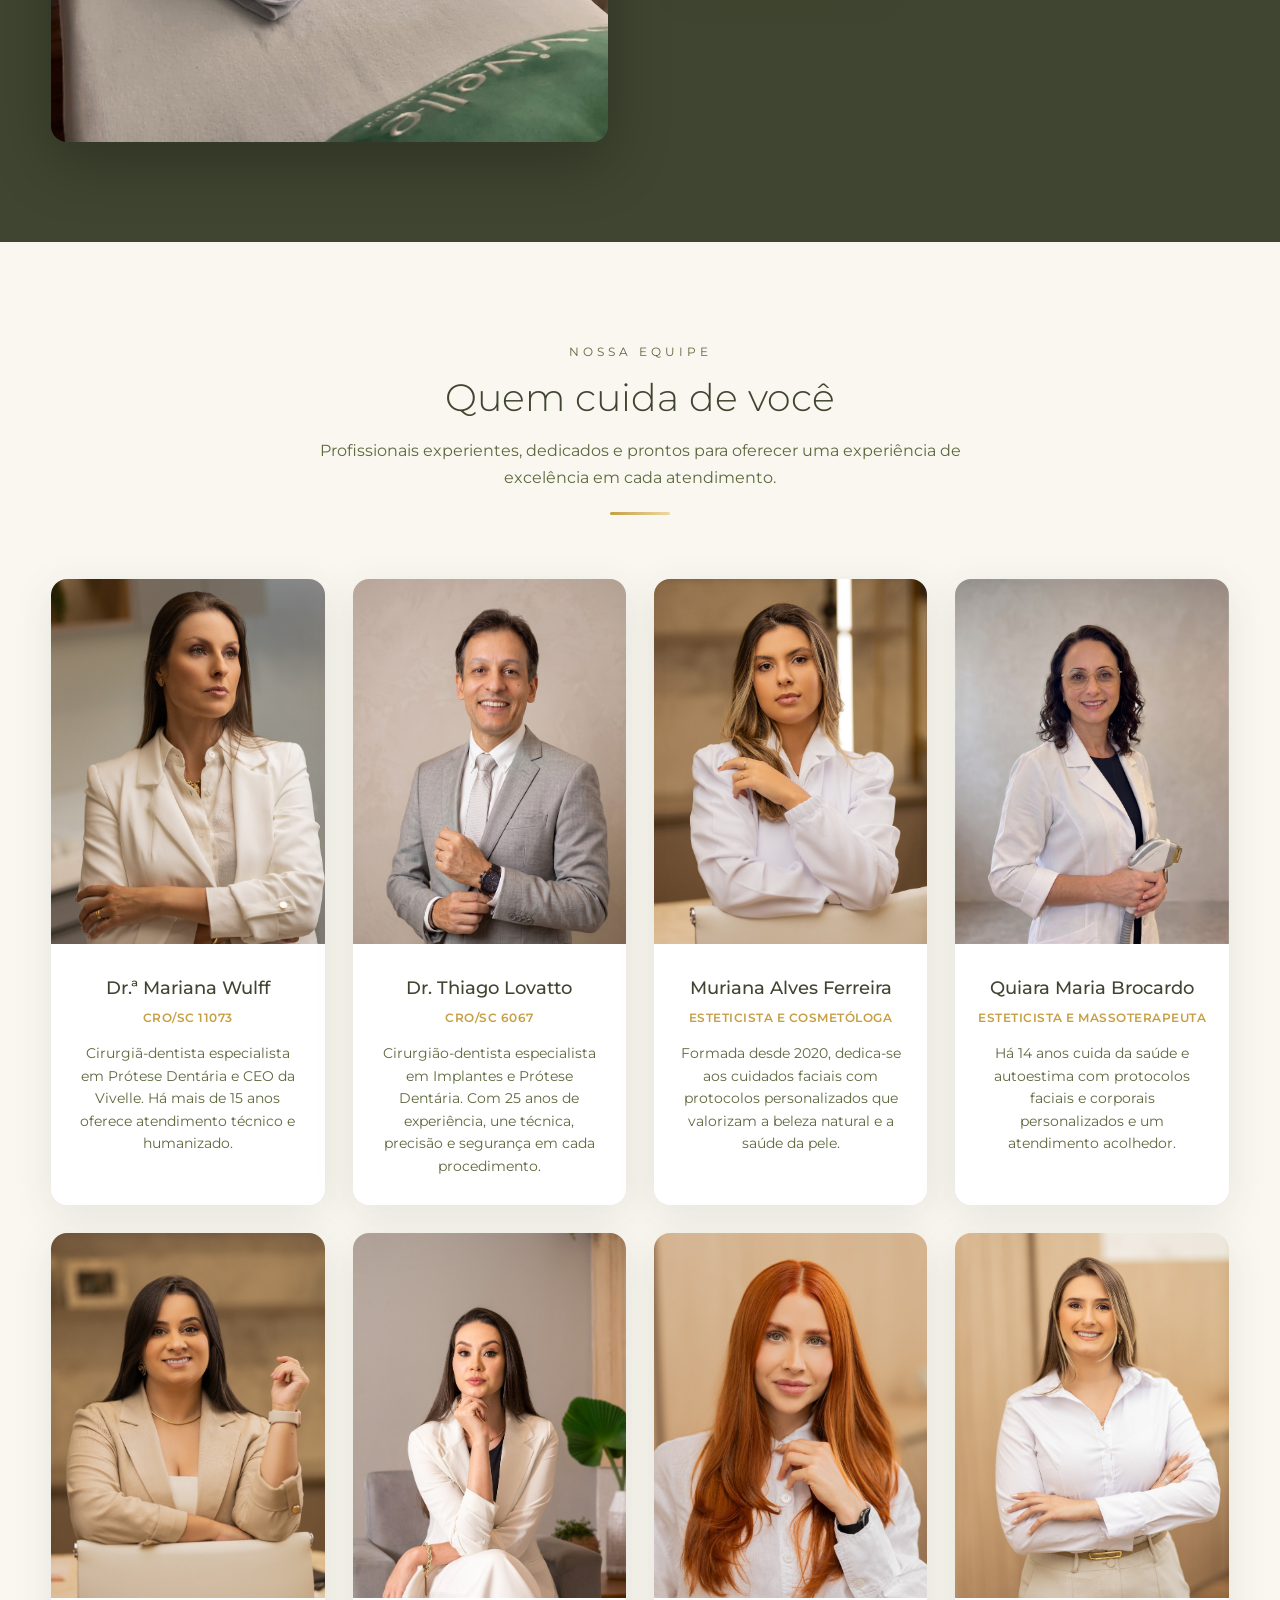
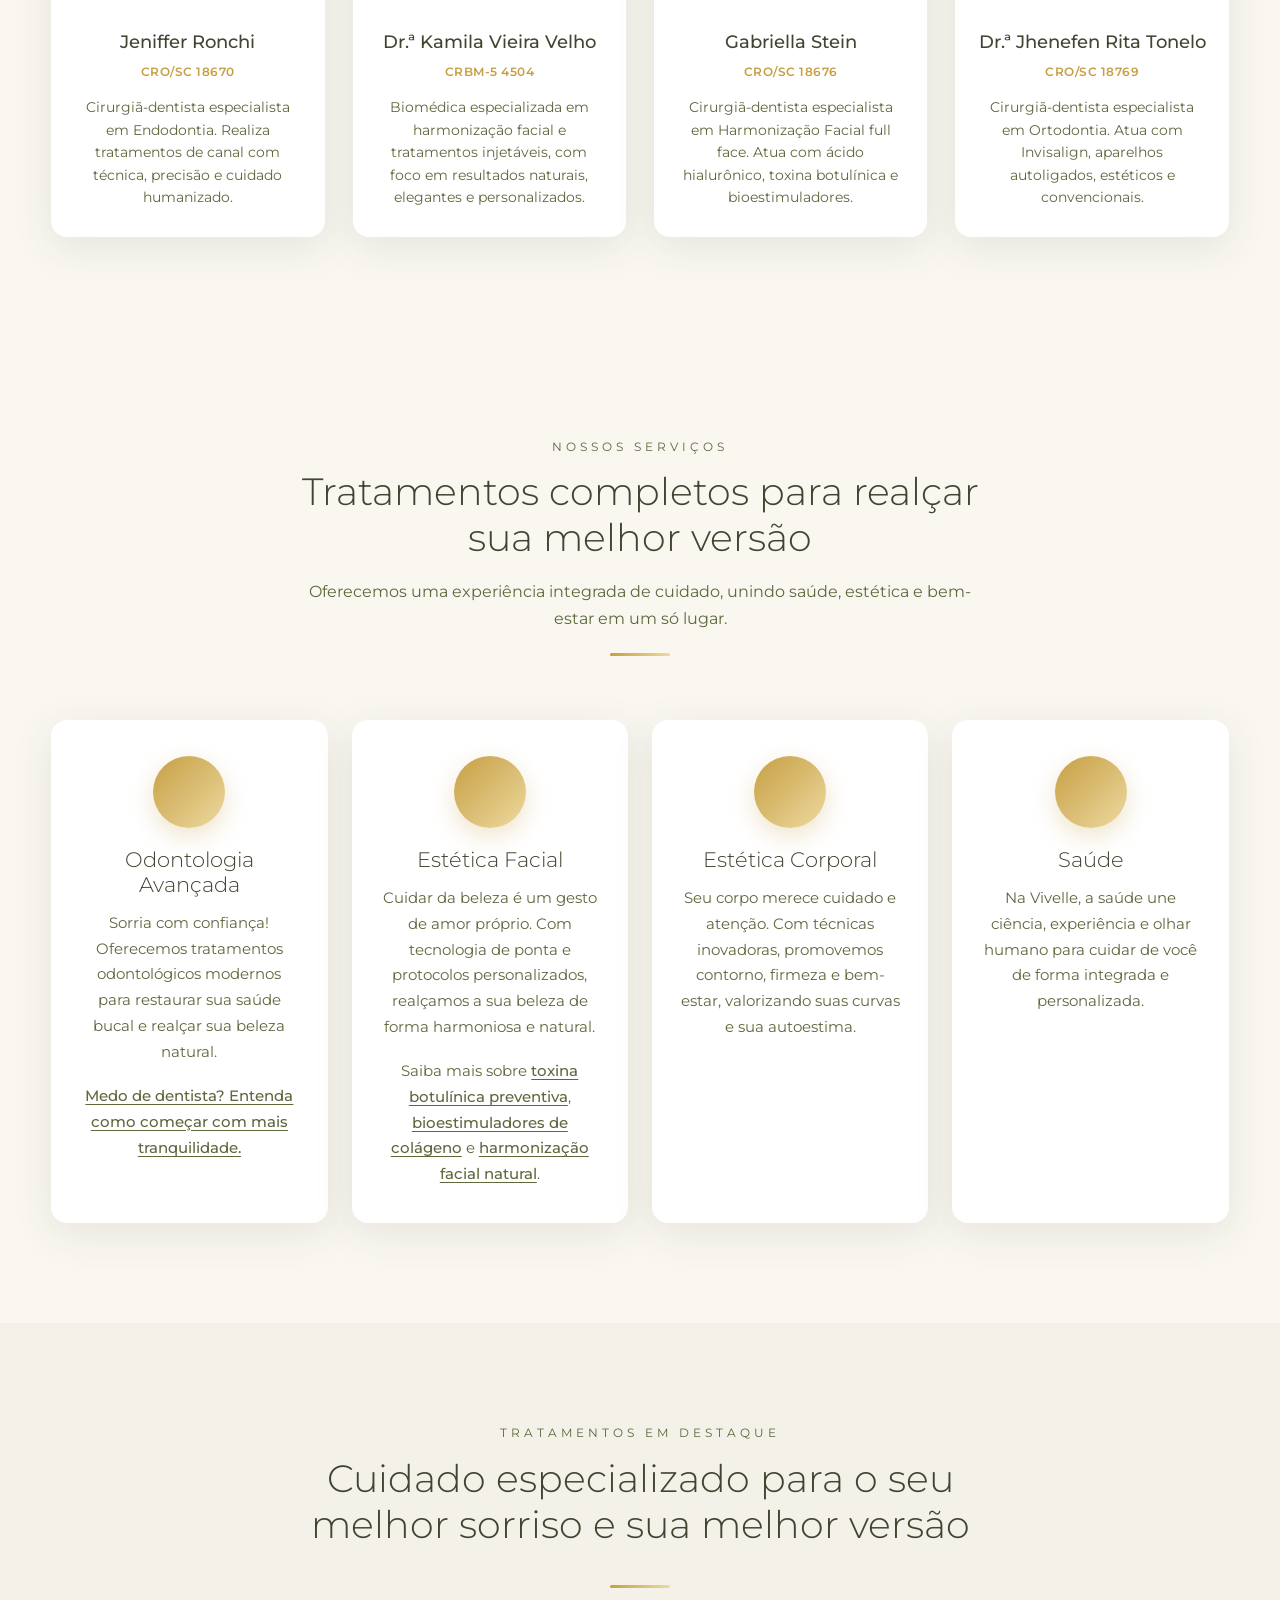
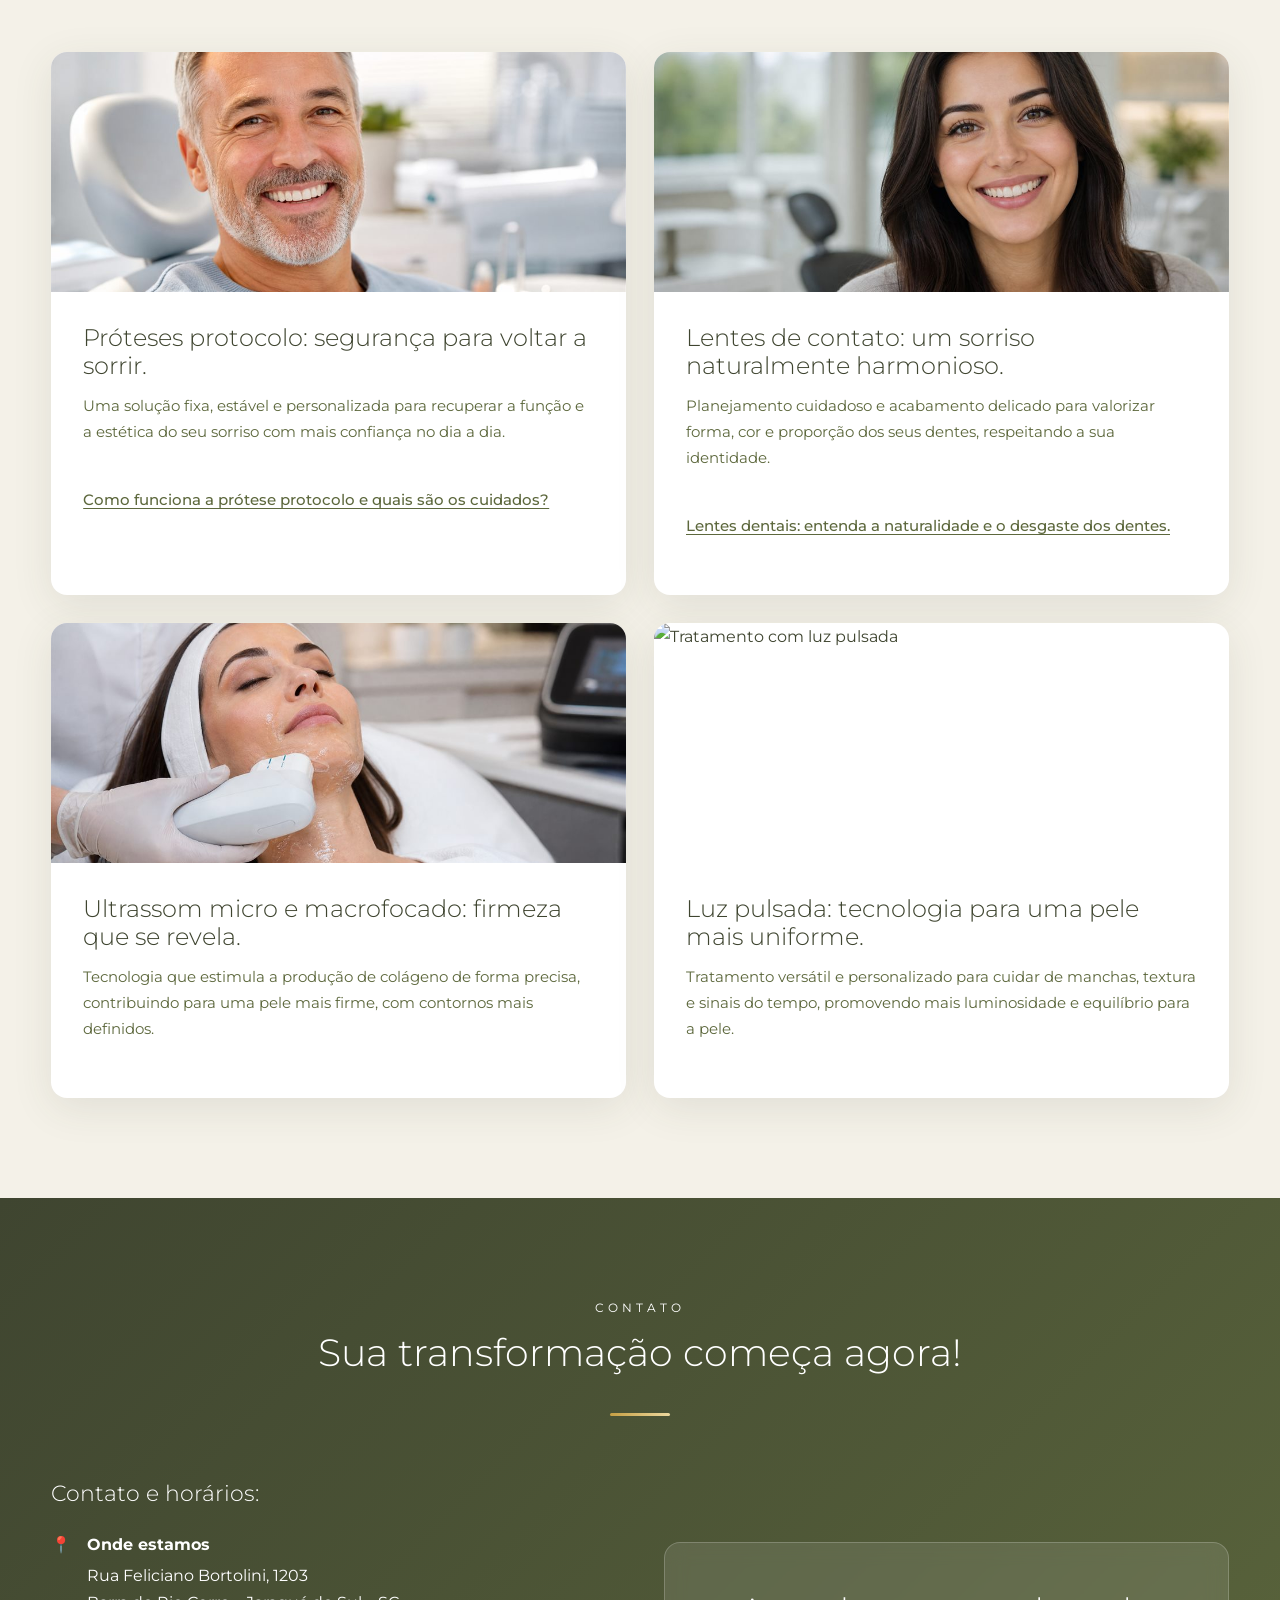
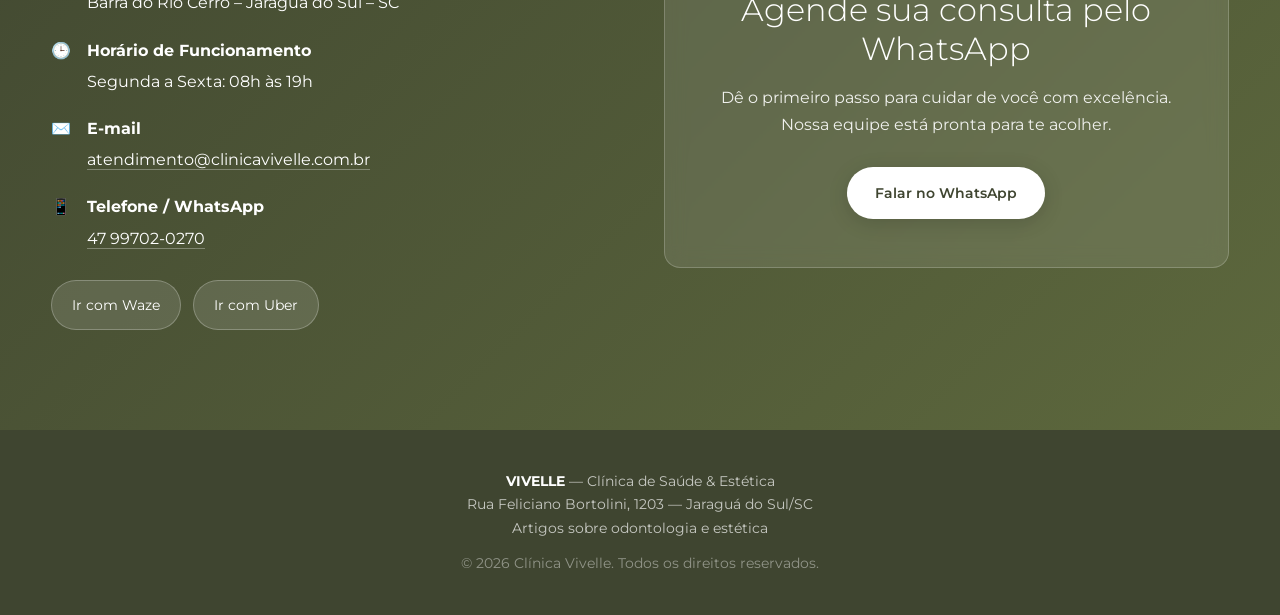
==== commit 3f9cdd6c: "Improve article search intent and connect treatment sections" ====
--- a/index.html
+++ b/index.html
@@ -86,6 +86,11 @@
       margin: 0 auto;
     }
 
+    [id] { scroll-margin-top: 110px; }
+    .treatment-reading { margin-top: 18px; }
+    .treatment-reading a { text-decoration: underline; text-underline-offset: 3px; font-weight: 500; }
+    .treatment-reading a:hover, .treatment-reading a:focus-visible { color: var(--olive); }
+
     /* Header */
     header {
       position: fixed;
@@ -854,15 +859,17 @@
         <p class="section-desc">Oferecemos uma experiência integrada de cuidado, unindo saúde, estética e bem-estar em um só lugar.</p>
       </div>
       <div class="services-grid">
-        <div class="service-card">
+        <div class="service-card" id="odontologia">
           <div class="service-icon"><i class="ph ph-tooth"></i></div>
           <h3>Odontologia Avançada</h3>
           <p>Sorria com confiança! Oferecemos tratamentos odontológicos modernos para restaurar sua saúde bucal e realçar sua beleza natural.</p>
-        </div>
-        <div class="service-card">
+          <p class="treatment-reading"><a href="/artigos/odontofobia">Medo de dentista? Entenda como começar com mais tranquilidade.</a></p>
+        </div>
+        <div class="service-card" id="estetica-facial">
           <div class="service-icon"><i class="ph ph-sparkle"></i></div>
           <h3>Estética Facial</h3>
           <p>Cuidar da beleza é um gesto de amor próprio. Com tecnologia de ponta e protocolos personalizados, realçamos a sua beleza de forma harmoniosa e natural.</p>
+          <p class="treatment-reading">Saiba mais sobre <a href="/artigos/botox-preventivo">toxina botulínica preventiva</a>, <a href="/artigos/bioestimuladores-de-colageno">bioestimuladores de colágeno</a> e <a href="/artigos/harmonizacao-facial-natural">harmonização facial natural</a>.</p>
         </div>
         <div class="service-card">
           <div class="service-icon"><i class="ph ph-leaf"></i></div>
@@ -885,22 +892,24 @@
         <h2 class="section-title">Cuidado especializado para o seu melhor sorriso e sua melhor versão</h2>
       </div>
       <div class="featured-grid">
-        <div class="featured-card">
+        <div class="featured-card" id="protese-protocolo">
           <div class="featured-image">
             <img src="IMAGEMS/protese-protocolo.jpg" alt="Paciente sorrindo após reabilitação com prótese protocolo">
           </div>
           <div class="featured-content">
             <h3>Próteses protocolo: segurança para voltar a sorrir.</h3>
             <p>Uma solução fixa, estável e personalizada para recuperar a função e a estética do seu sorriso com mais confiança no dia a dia.</p>
-          </div>
-        </div>
-        <div class="featured-card">
+            <p class="treatment-reading"><a href="/artigos/protese-protocolo">Como funciona a prótese protocolo e quais são os cuidados?</a></p>
+          </div>
+        </div>
+        <div class="featured-card" id="lentes-de-contato-dental">
           <div class="featured-image">
             <img src="IMAGEMS/lentes-contato.jpg" alt="Sorriso harmonioso com lentes de contato dental">
           </div>
           <div class="featured-content">
             <h3>Lentes de contato: um sorriso naturalmente harmonioso.</h3>
             <p>Planejamento cuidadoso e acabamento delicado para valorizar forma, cor e proporção dos seus dentes, respeitando a sua identidade.</p>
+            <p class="treatment-reading"><a href="/artigos/lentes-de-contato-dental">Lentes dentais: entenda a naturalidade e o desgaste dos dentes.</a></p>
           </div>
         </div>
         <div class="featured-card">
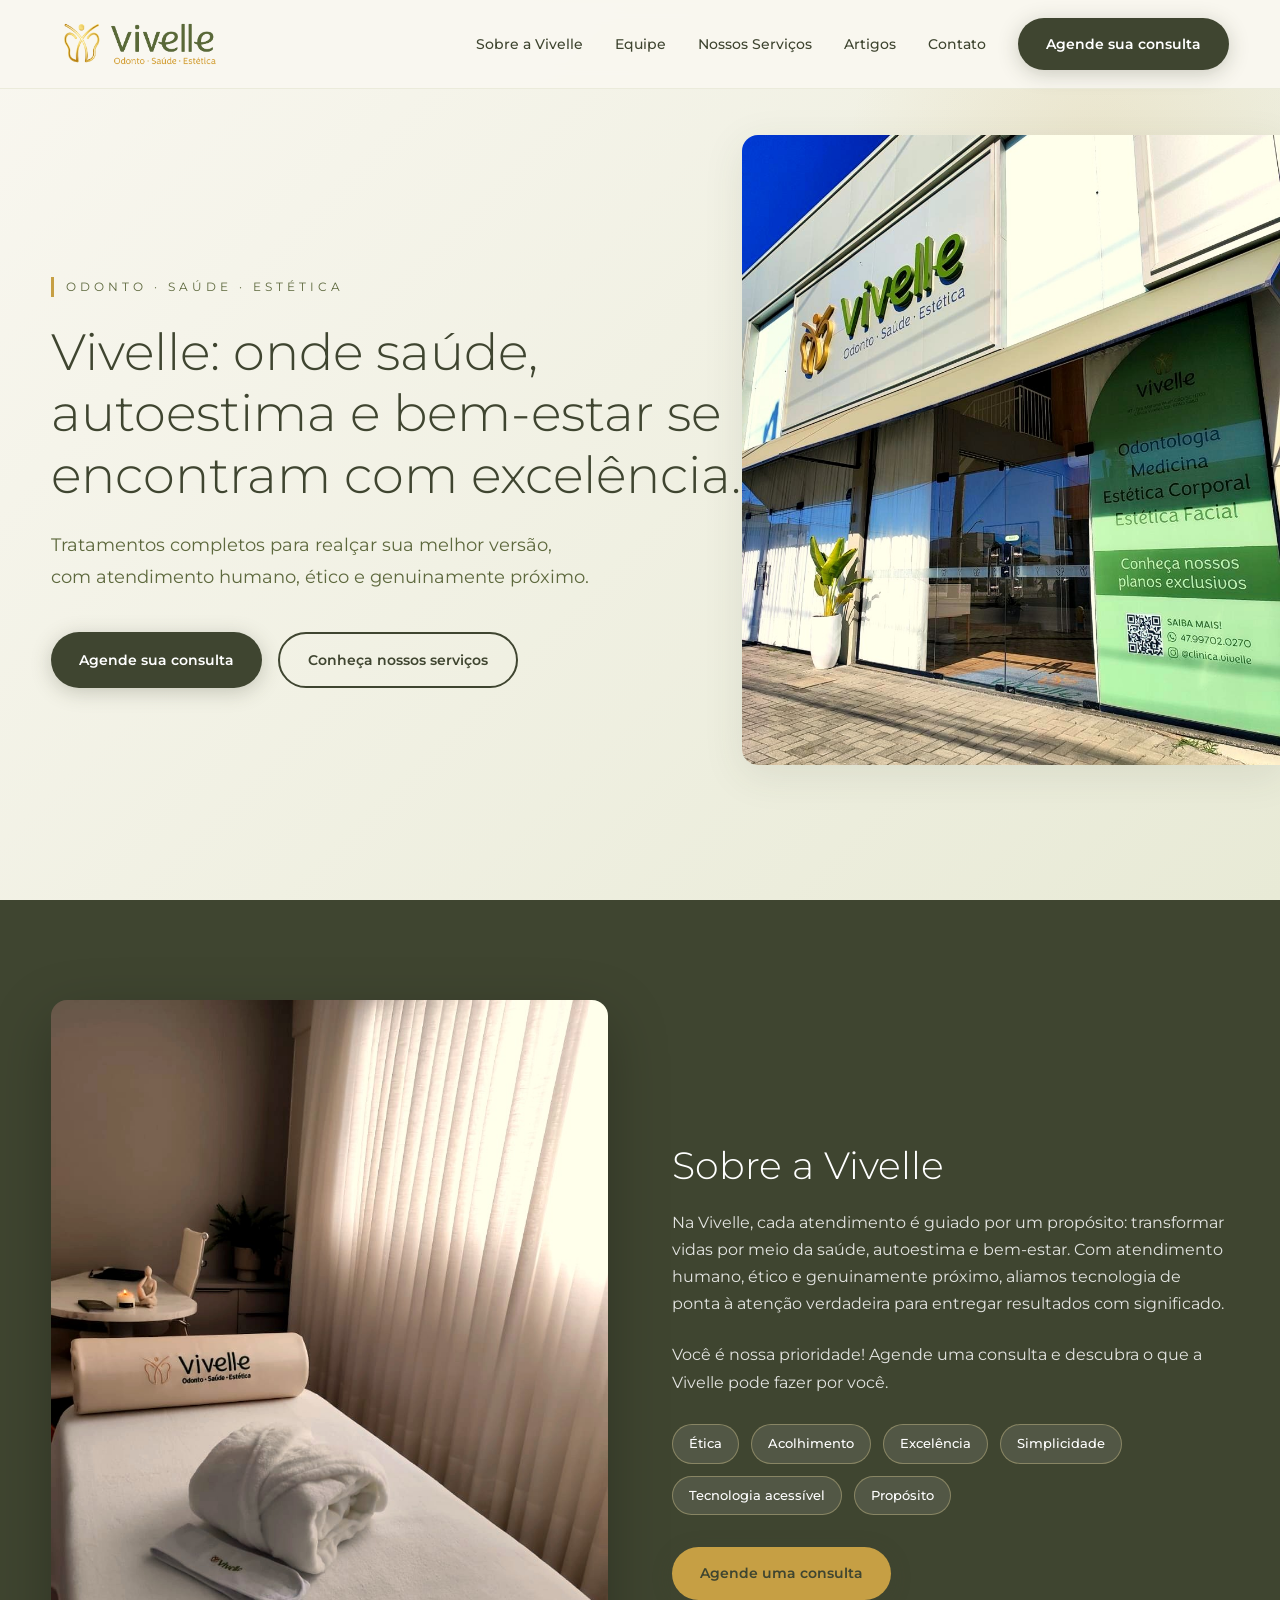
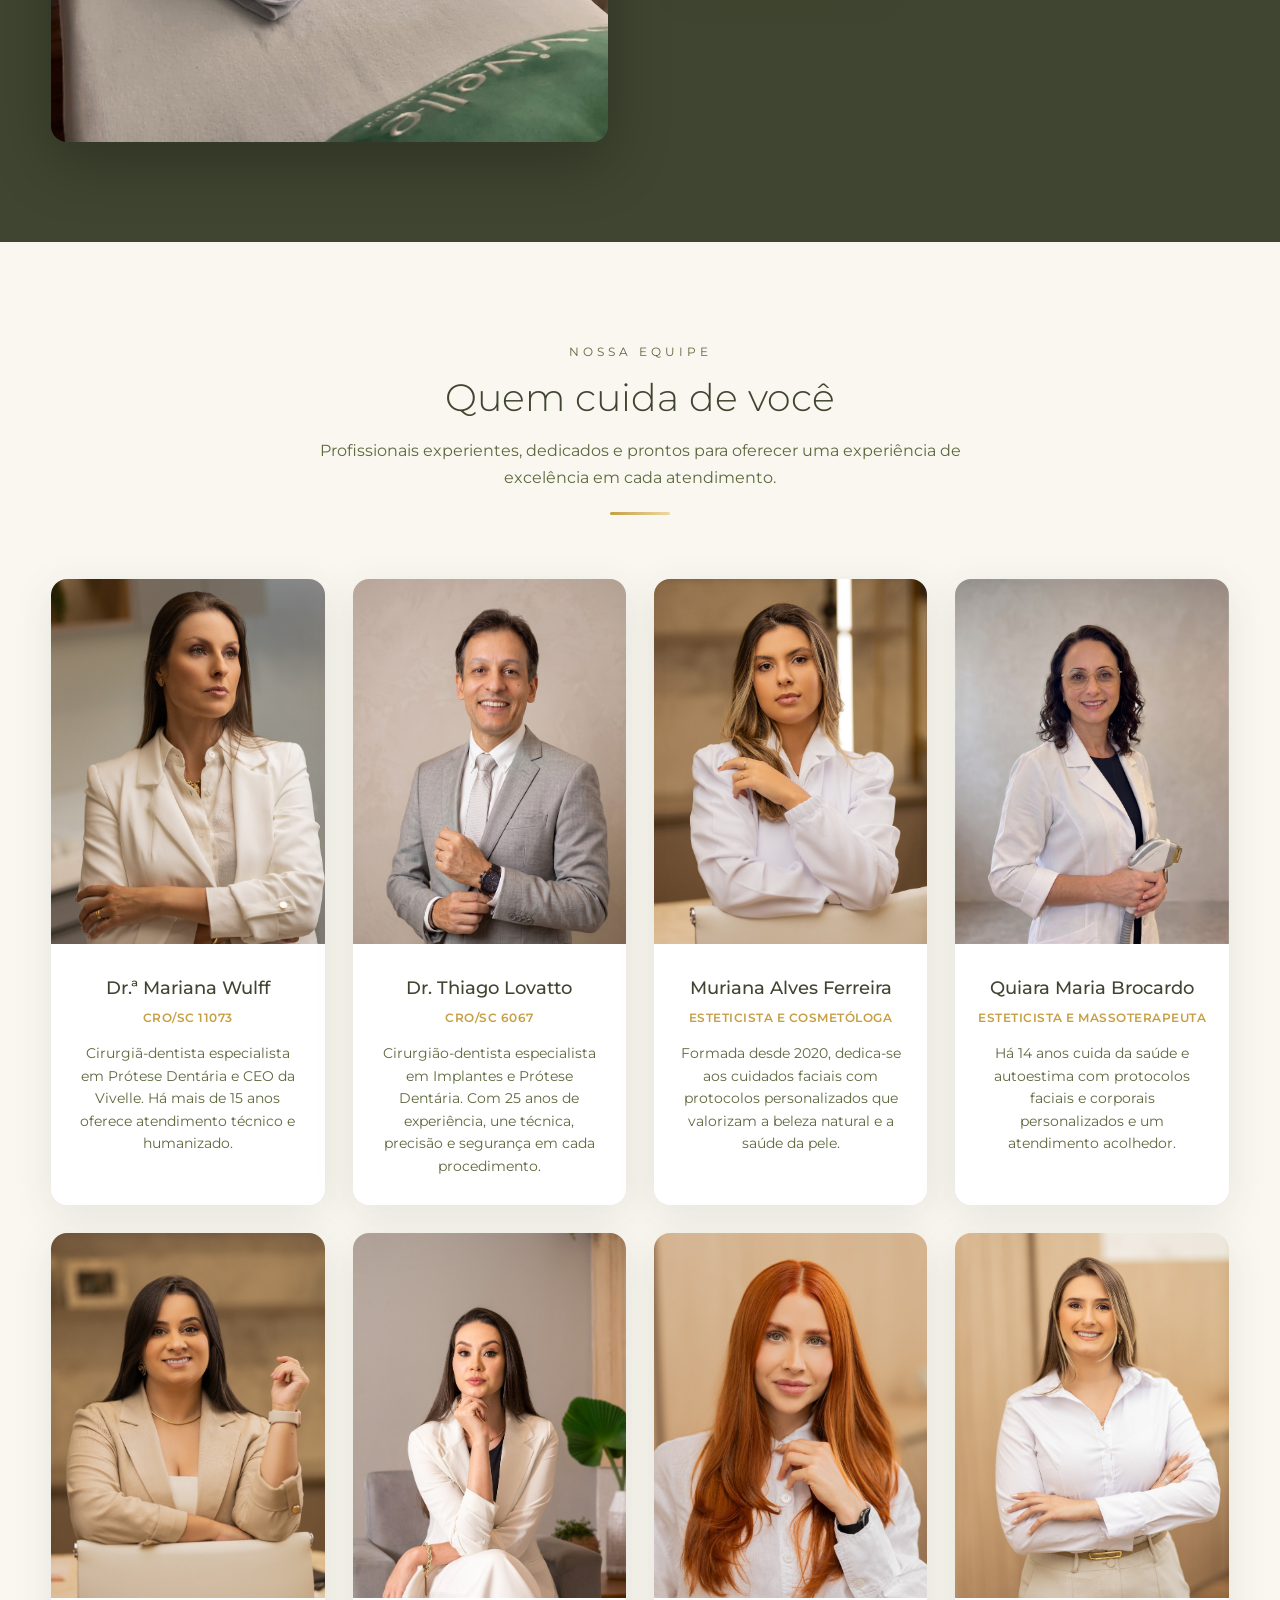
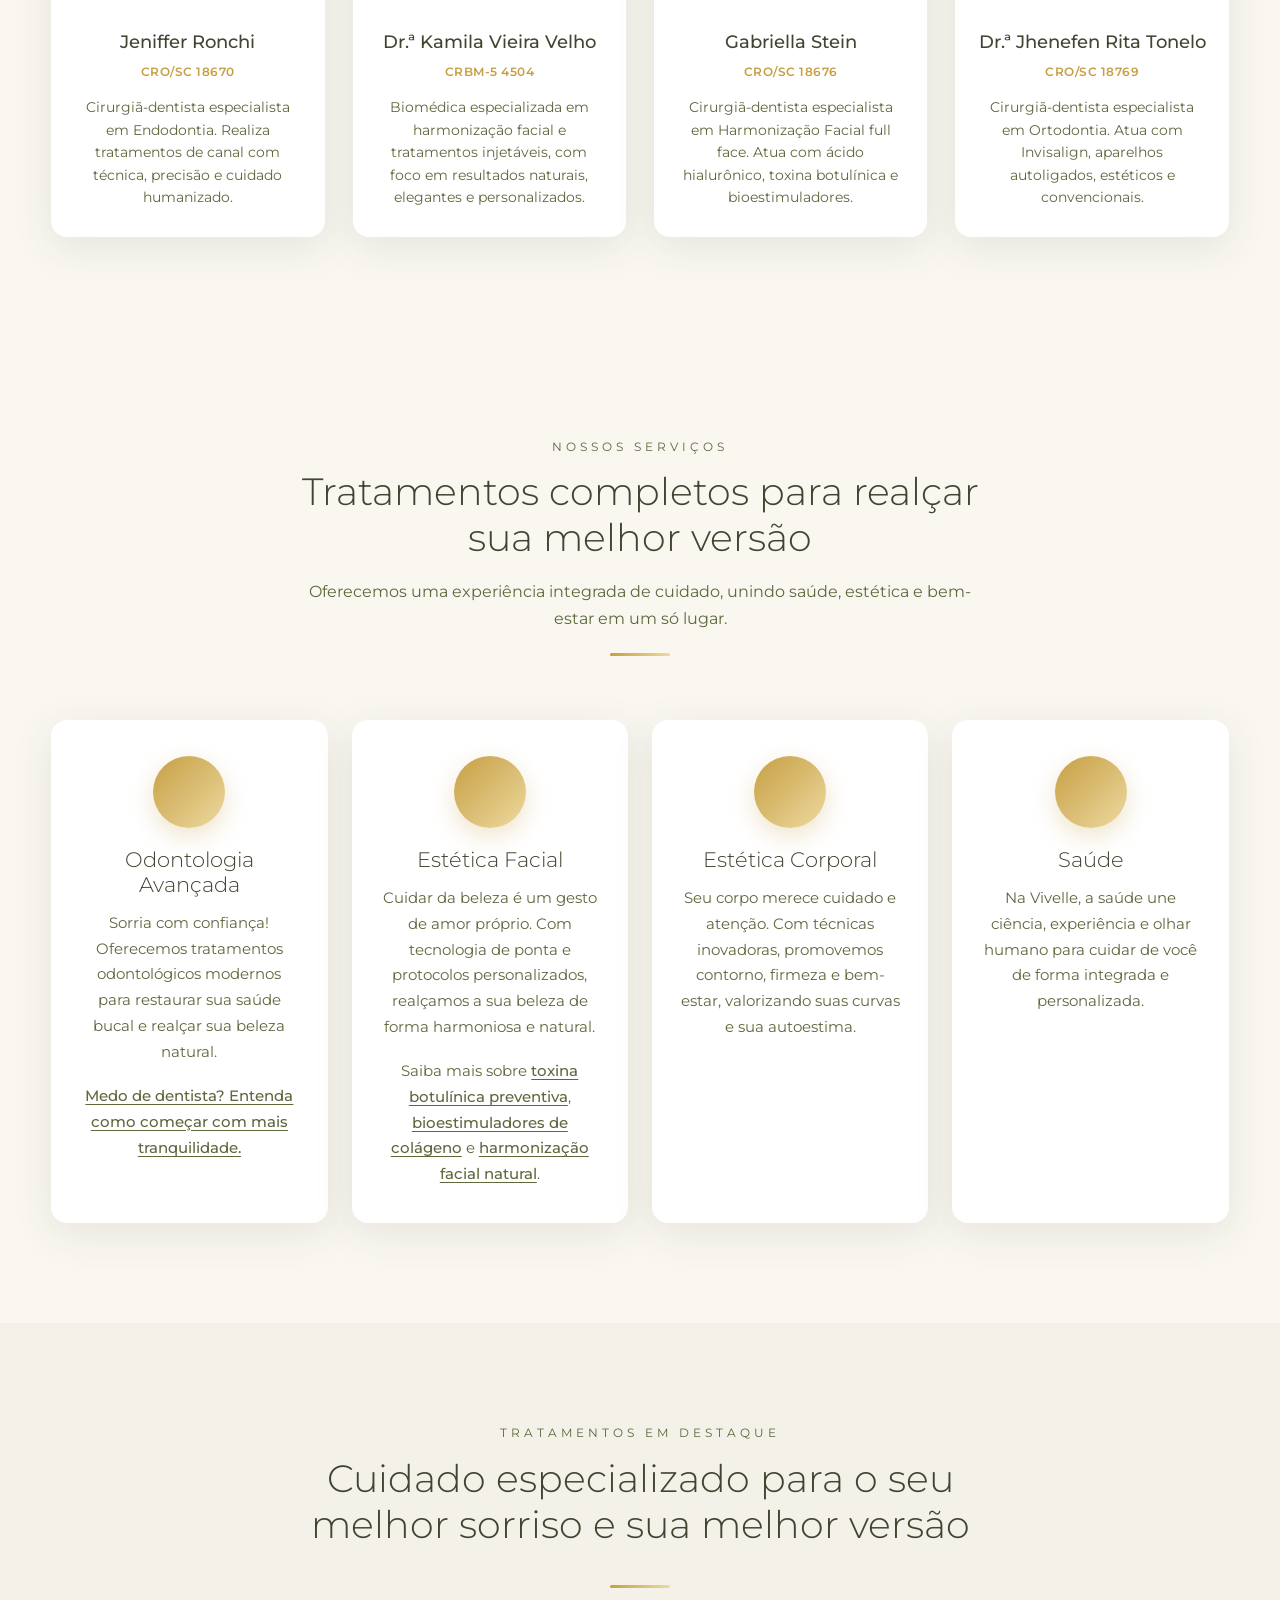
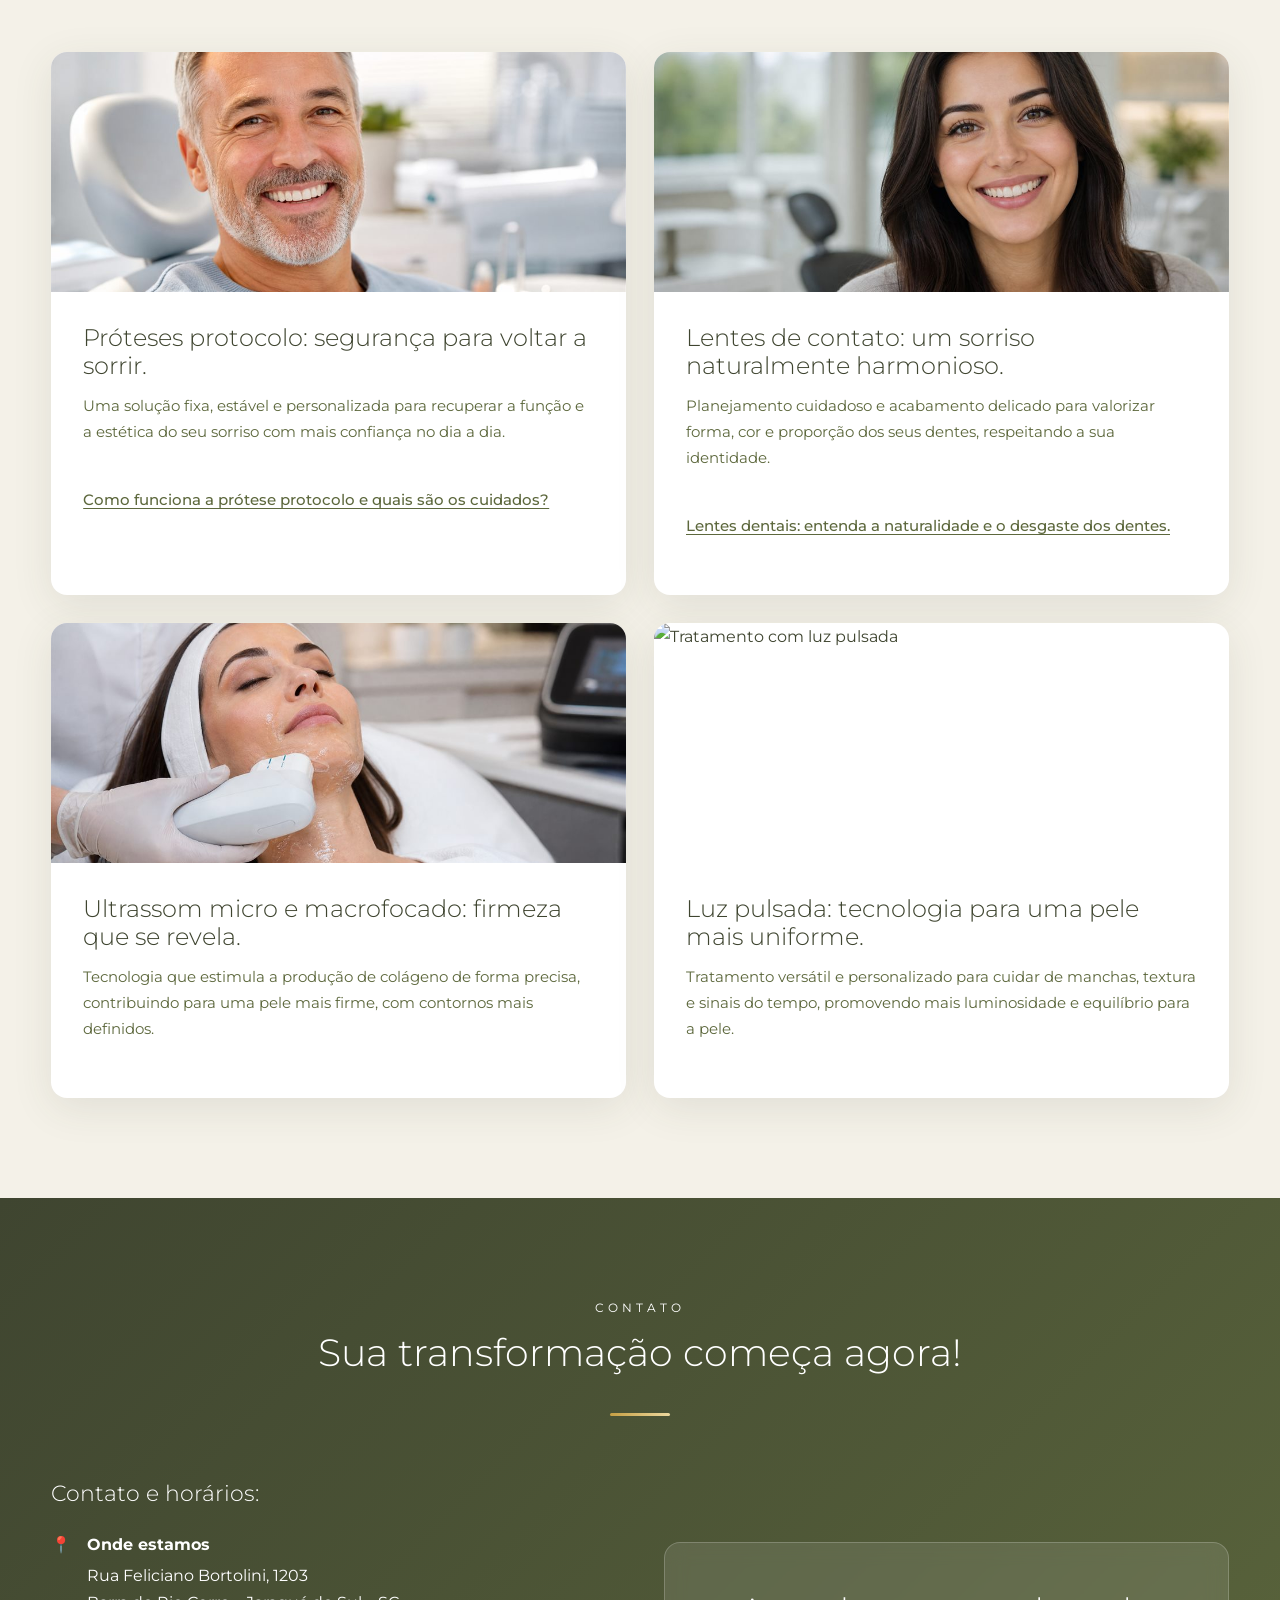
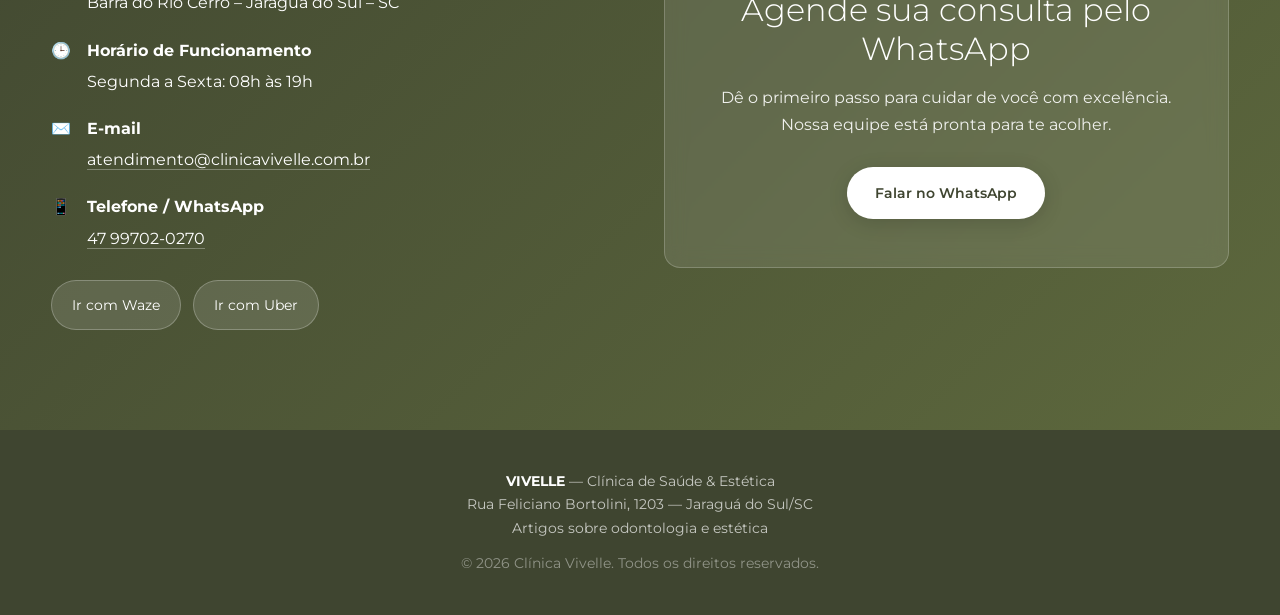
==== commit ce76a1f7: "Add articles link to the homepage navigation" ====
--- a/index.html
+++ b/index.html
@@ -729,6 +729,7 @@
           <li><a href="#sobre">Sobre a Vivelle</a></li>
           <li><a href="#equipe">Equipe</a></li>
           <li><a href="#servicos">Nossos Serviços</a></li>
+          <li><a href="/artigos/">Artigos</a></li>
           <li><a href="#contato">Contato</a></li>
           <li><a href="https://go.pipelead.to/w/gjkfCk" target="_blank" class="btn btn-primary">Agende sua consulta</a></li>
         </ul>
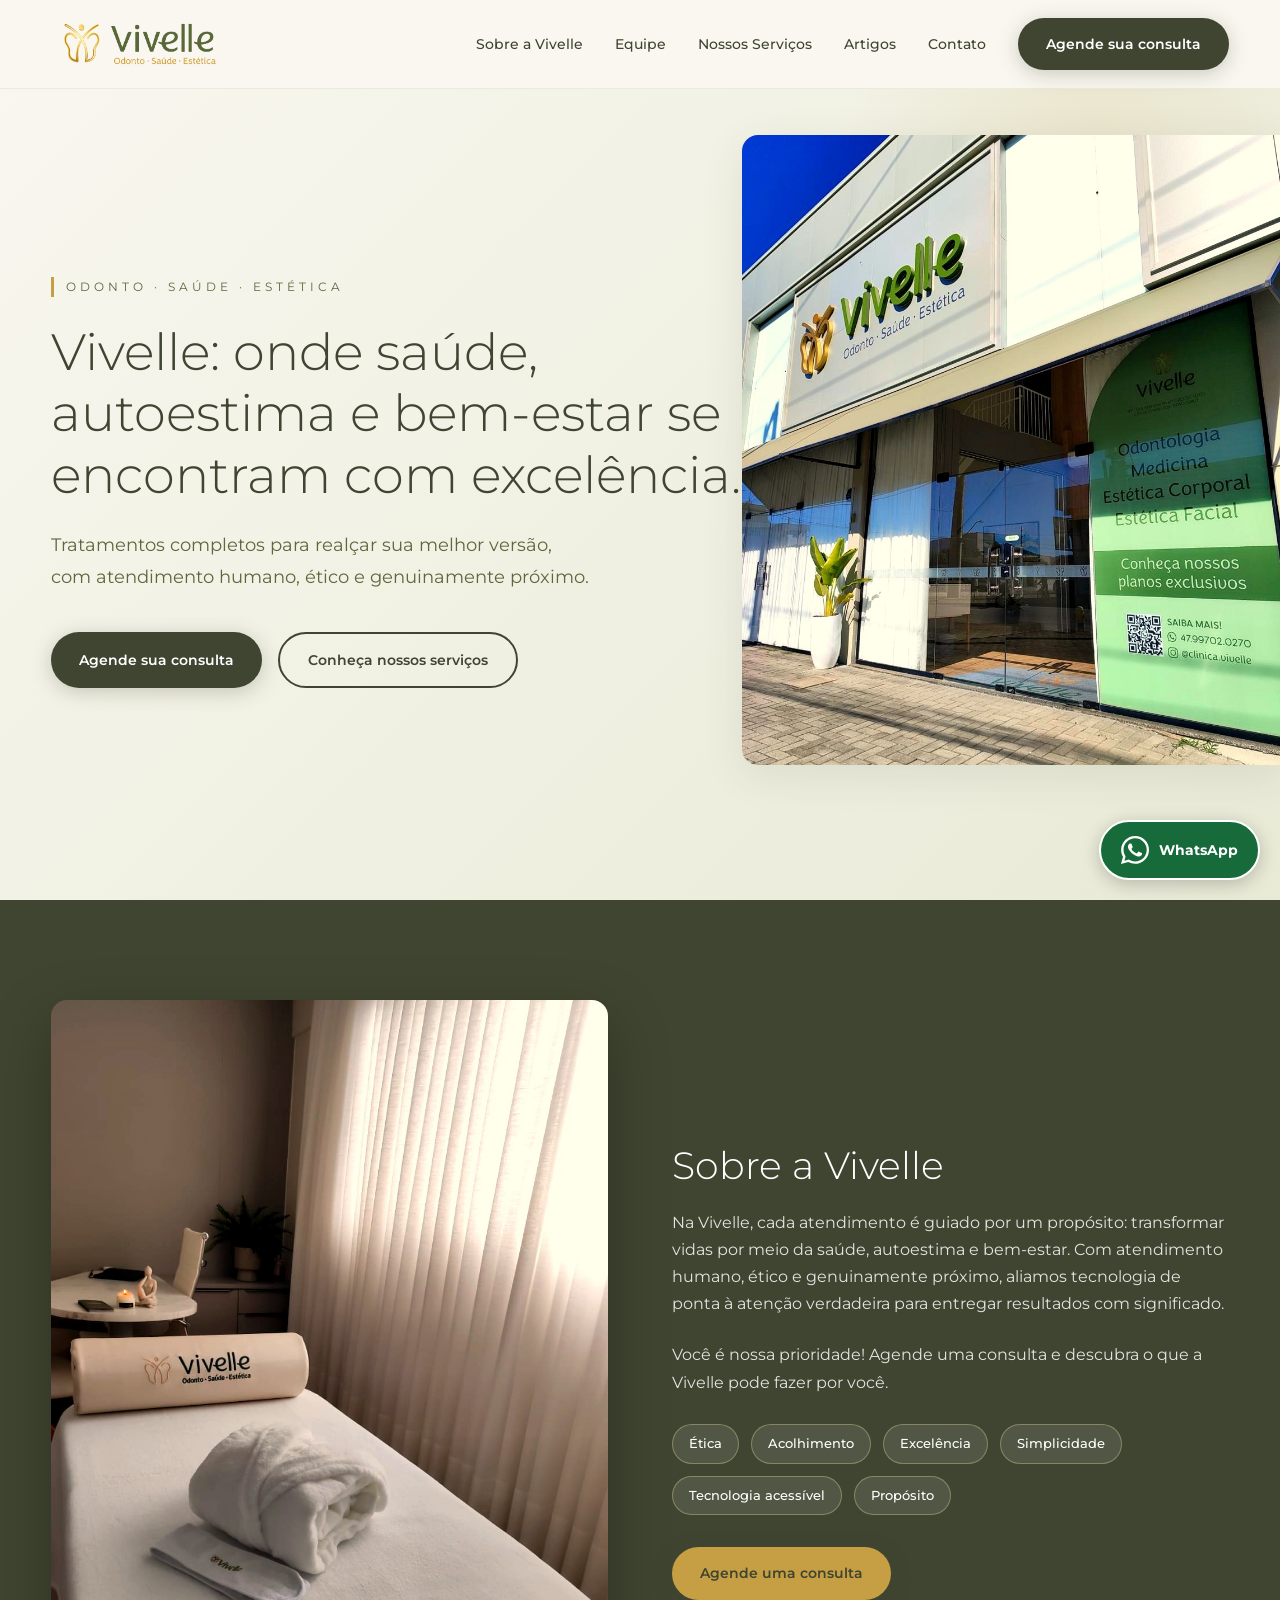
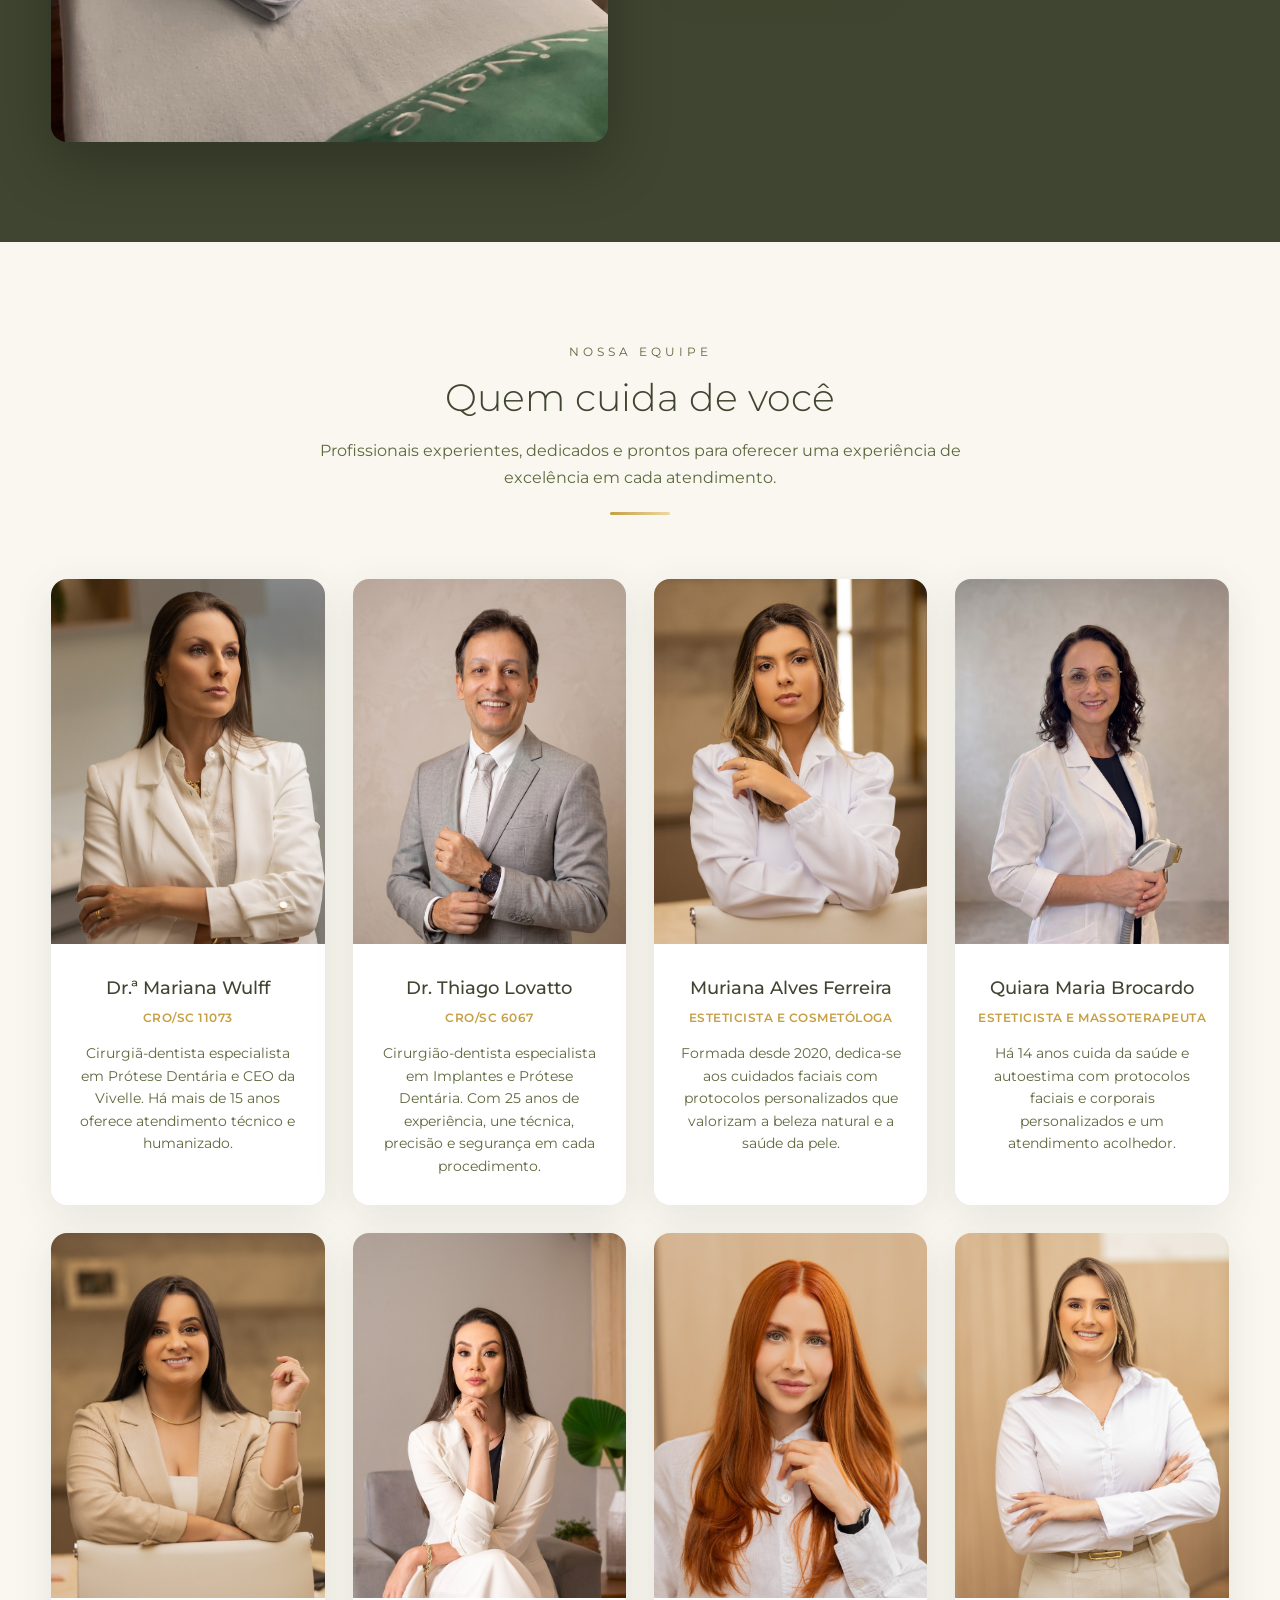
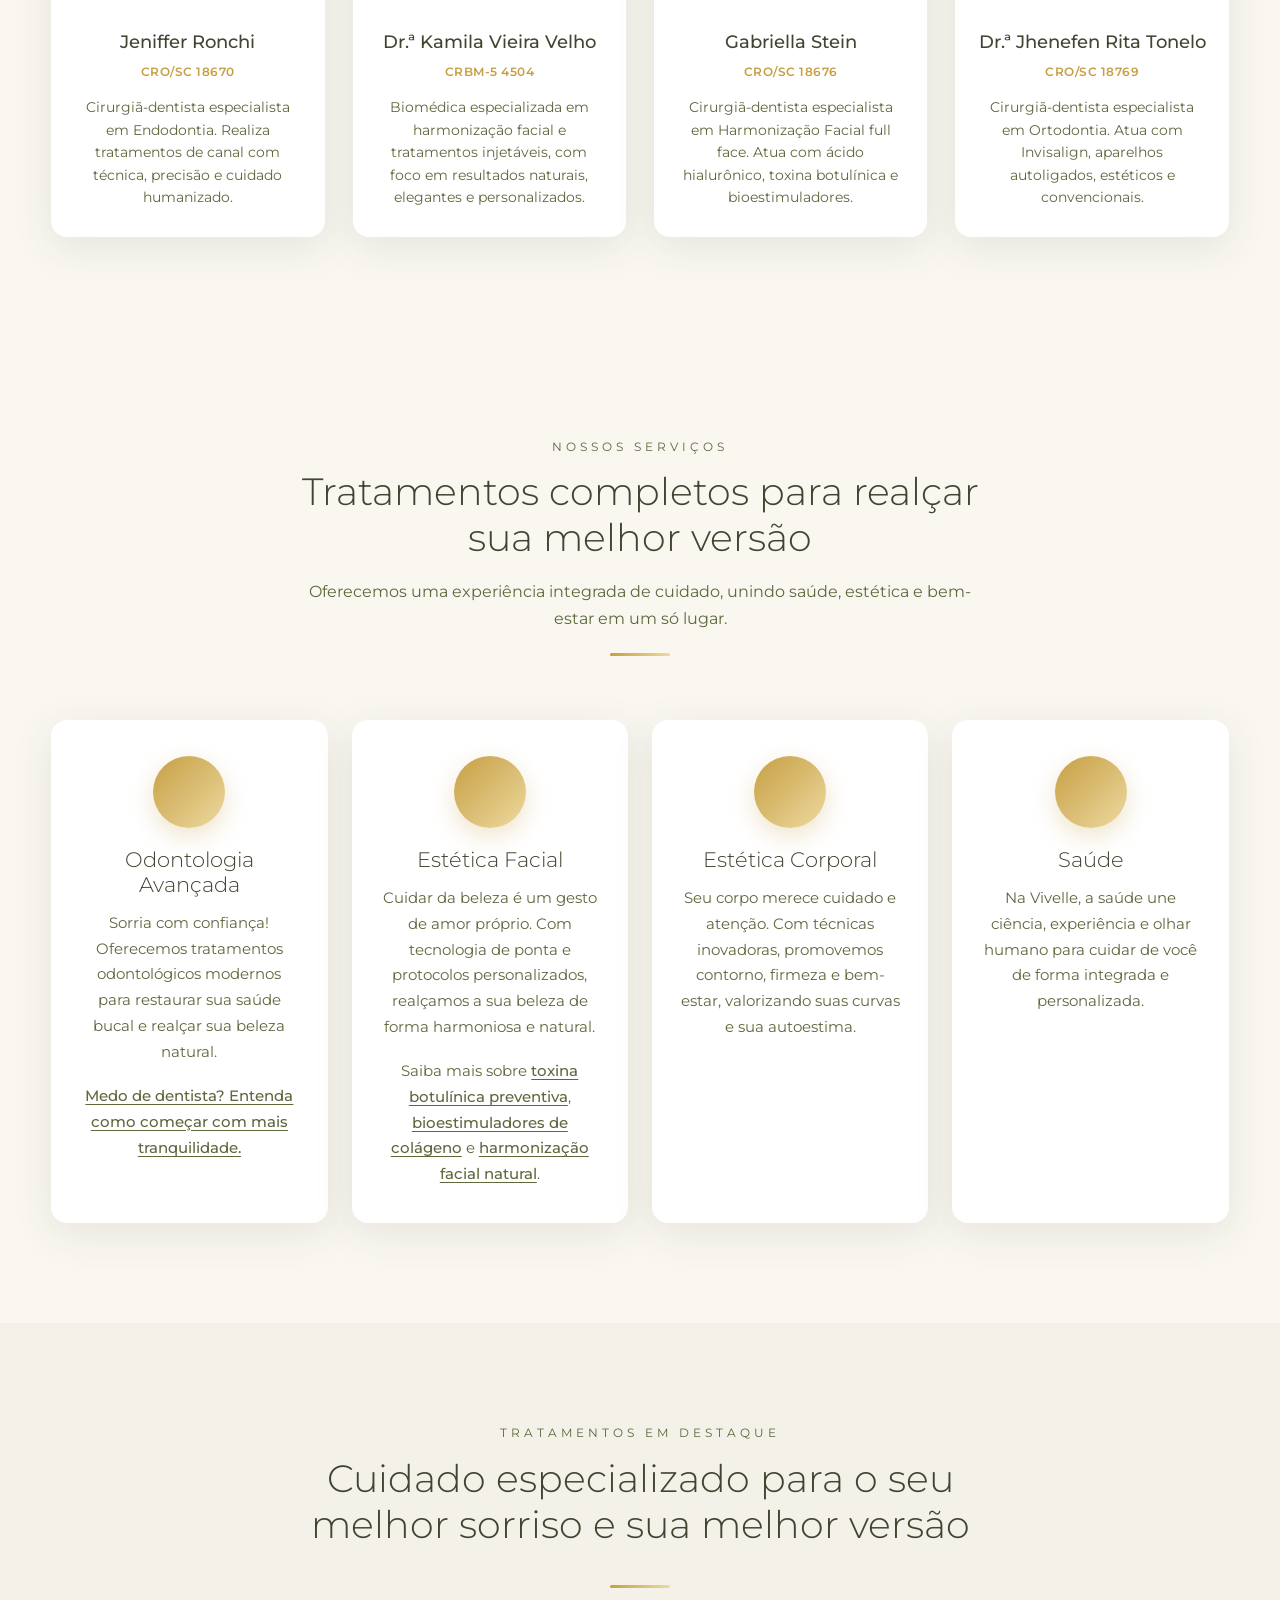
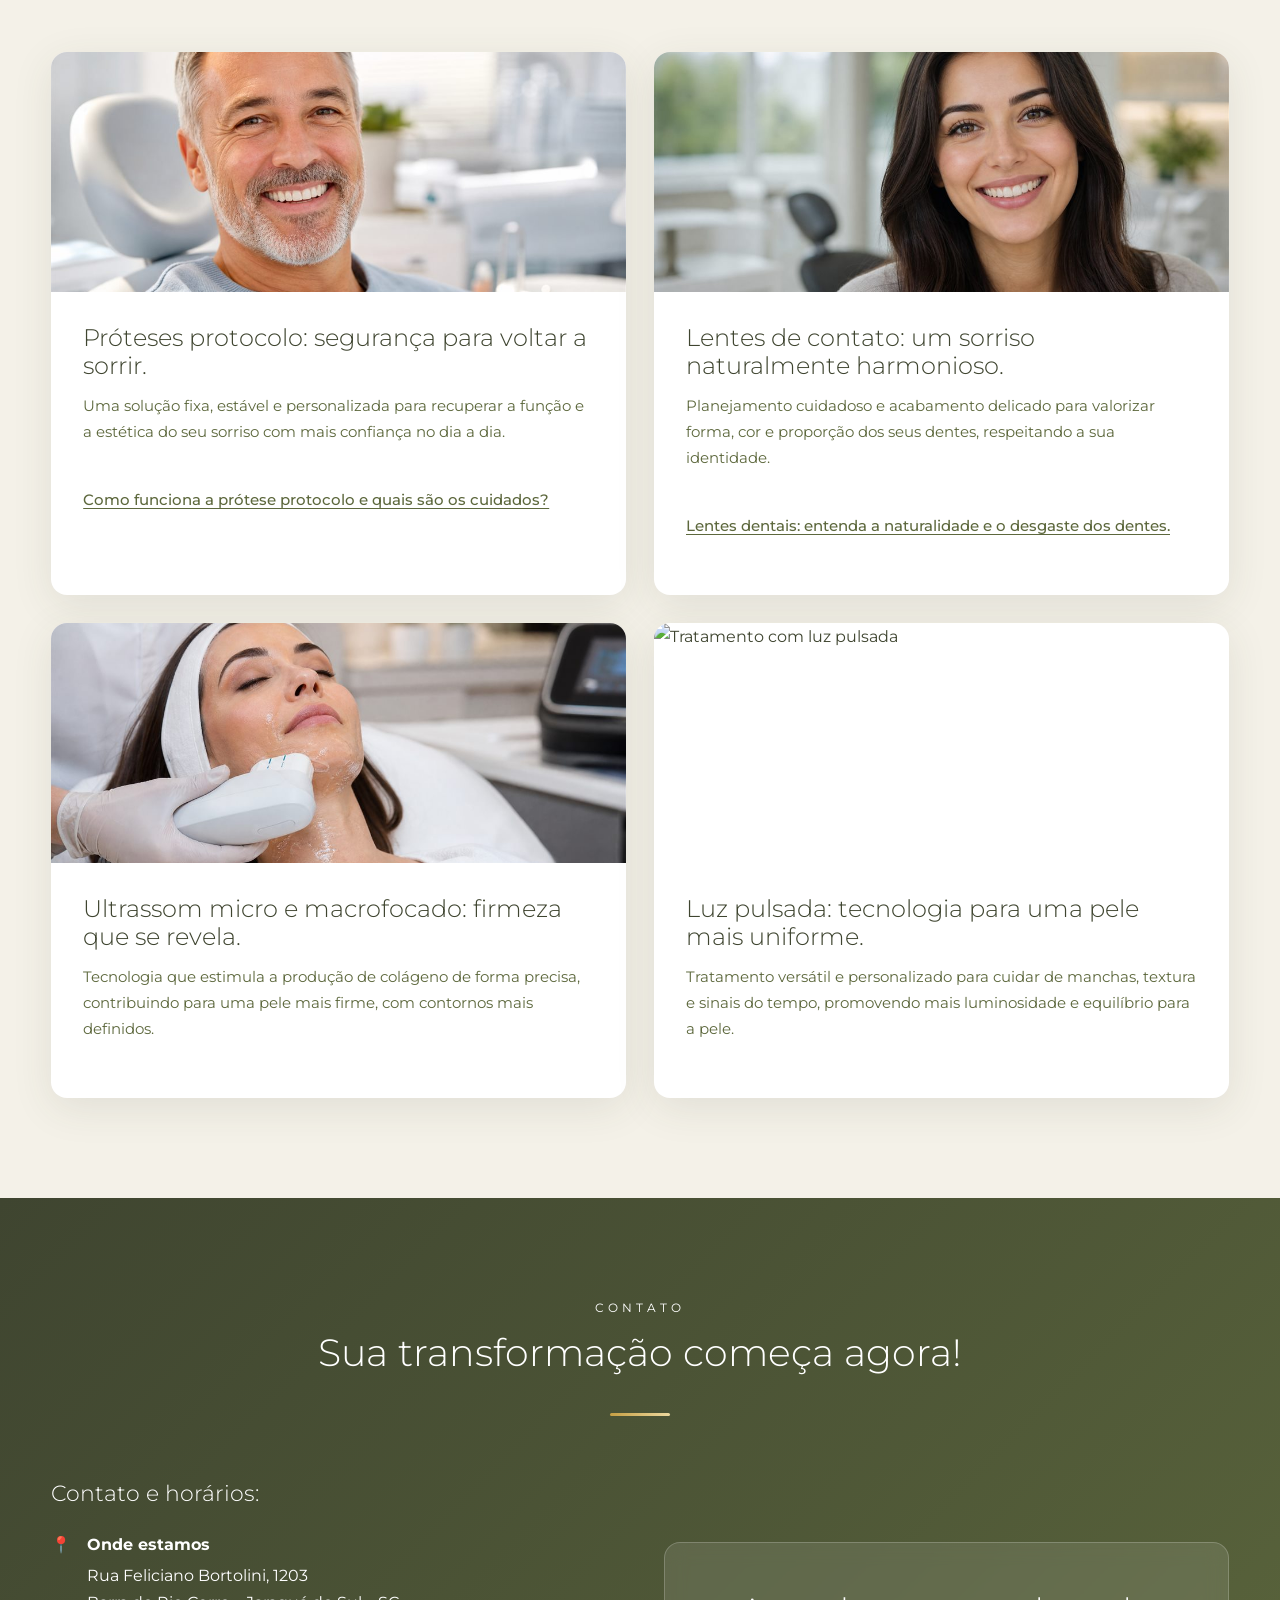
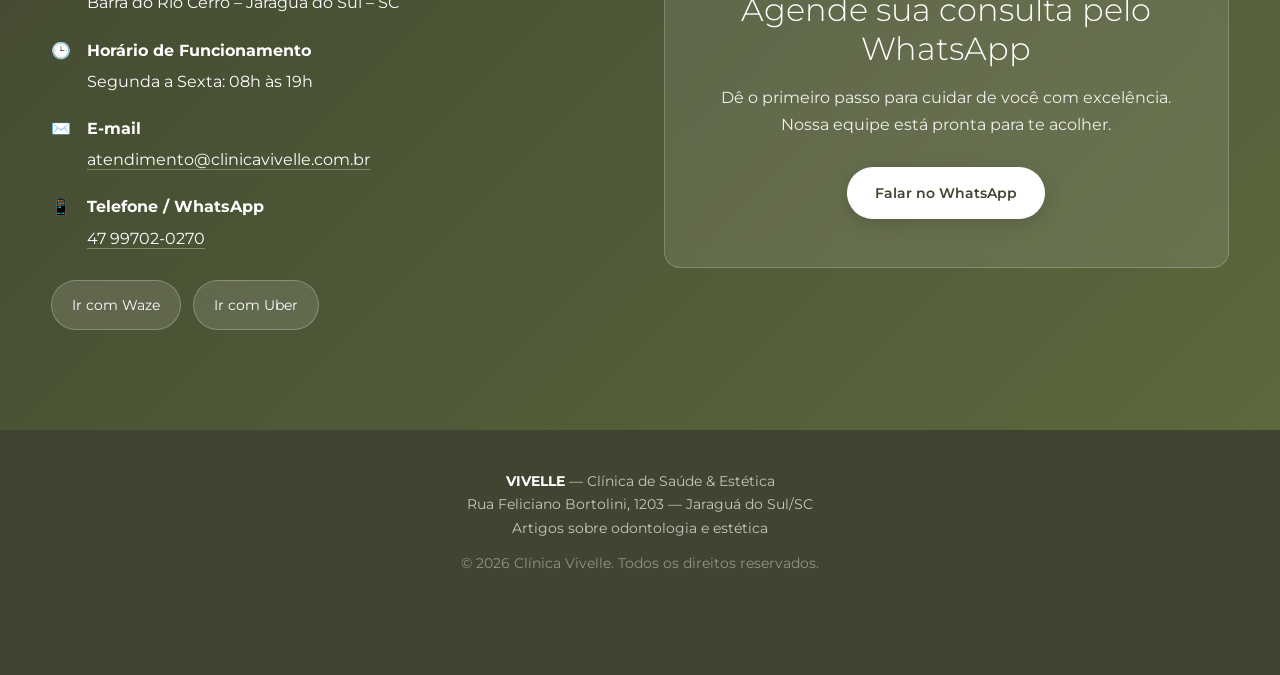
==== commit 17028190: "Add floating WhatsApp contact button to homepage and articles" ====
--- a/index.html
+++ b/index.html
@@ -717,7 +717,7 @@
       }
     }
   </style>
-</head>
+<link rel="stylesheet" href="/whatsapp.css"></head>
 <body>
 
   <header>
@@ -1013,5 +1013,6 @@
     });
   </script>
 
+<a class="whatsapp-float" href="https://go.pipelead.to/w/gjkfCk" target="_blank" rel="noopener noreferrer" aria-label="Falar com a Vivelle pelo WhatsApp (abre em nova aba)" title="Falar com a Vivelle pelo WhatsApp"><svg xmlns="http://www.w3.org/2000/svg" viewBox="0 0 24 24" width="28" height="28" aria-hidden="true" focusable="false"><path fill="currentColor" d="M20.52 3.48A11.9 11.9 0 0 0 12.05 0C5.47 0 .12 5.35.12 11.93c0 2.1.55 4.15 1.6 5.96L0 24l6.26-1.64a11.9 11.9 0 0 0 5.78 1.47h.01C18.63 23.83 24 18.48 24 11.9c0-3.18-1.24-6.17-3.48-8.42ZM12.05 21.8a9.86 9.86 0 0 1-5.03-1.38l-.36-.21-3.72.98.99-3.63-.24-.37a9.87 9.87 0 0 1-1.52-5.26c0-5.47 4.45-9.92 9.93-9.92a9.84 9.84 0 0 1 7.01 2.91 9.84 9.84 0 0 1 2.9 7.01c0 5.47-4.46 9.87-9.96 9.87Zm5.44-7.4c-.3-.15-1.77-.87-2.04-.97-.28-.1-.48-.15-.68.15s-.77.97-.94 1.17c-.17.2-.35.22-.65.07-.3-.15-1.26-.46-2.4-1.48-.89-.79-1.49-1.77-1.66-2.07-.17-.3-.02-.46.13-.61.13-.13.3-.35.45-.52.15-.18.2-.3.3-.5.1-.2.05-.38-.02-.53-.08-.15-.68-1.62-.93-2.22-.24-.58-.49-.5-.67-.51h-.57c-.2 0-.52.07-.8.37-.27.3-1.04 1.02-1.04 2.49s1.07 2.88 1.22 3.08c.15.2 2.1 3.21 5.08 4.5.71.3 1.26.49 1.69.63.71.23 1.36.2 1.87.12.57-.09 1.77-.72 2.02-1.42.25-.69.25-1.29.17-1.41-.07-.13-.27-.2-.57-.35Z"/></svg><span>WhatsApp</span></a>
 </body>
 </html>
--- a/whatsapp.css
+++ b/whatsapp.css
@@ -0,0 +1,31 @@
+.whatsapp-float {
+  position: fixed;
+  right: max(20px, env(safe-area-inset-right));
+  bottom: max(20px, env(safe-area-inset-bottom));
+  z-index: 1100;
+  display: inline-flex;
+  align-items: center;
+  justify-content: center;
+  gap: 10px;
+  min-width: 58px;
+  min-height: 58px;
+  padding: 14px 20px;
+  border: 2px solid #fff;
+  border-radius: 999px;
+  background: #176b3b;
+  color: #fff;
+  box-shadow: 0 4px 18px rgba(0, 0, 0, .22);
+  font-family: Montserrat, Arial, sans-serif;
+  font-size: 14px;
+  font-weight: 700;
+  line-height: 1;
+  text-decoration: none;
+}
+.whatsapp-float svg { flex: 0 0 28px; display: block; }
+.whatsapp-float:hover { background: #12552f; color: #fff; }
+.whatsapp-float:focus-visible { outline: 3px solid #c69f44; outline-offset: 4px; }
+body > footer { padding-bottom: calc(100px + env(safe-area-inset-bottom)); }
+@media (max-width: 600px) {
+  .whatsapp-float { right: max(16px, env(safe-area-inset-right)); bottom: max(16px, env(safe-area-inset-bottom)); width: 58px; padding: 13px; }
+  .whatsapp-float span { display: none; }
+}
